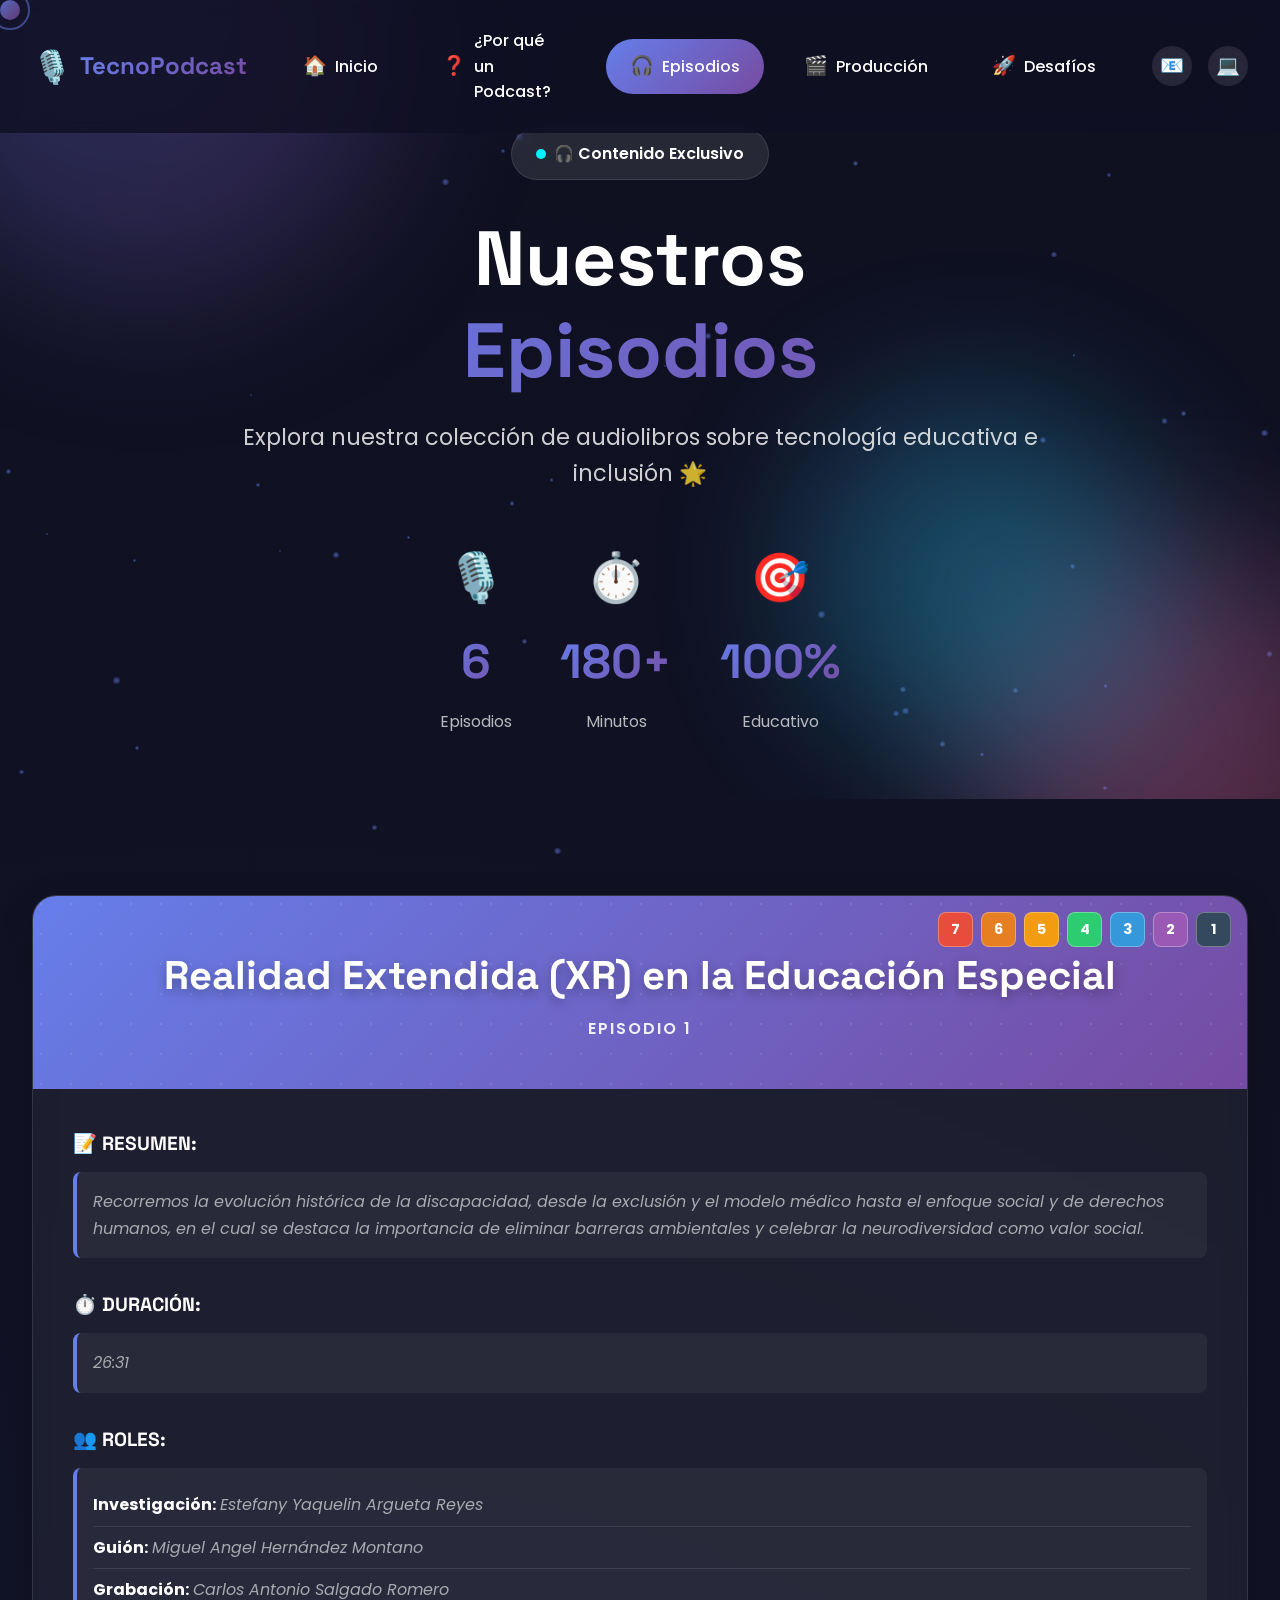
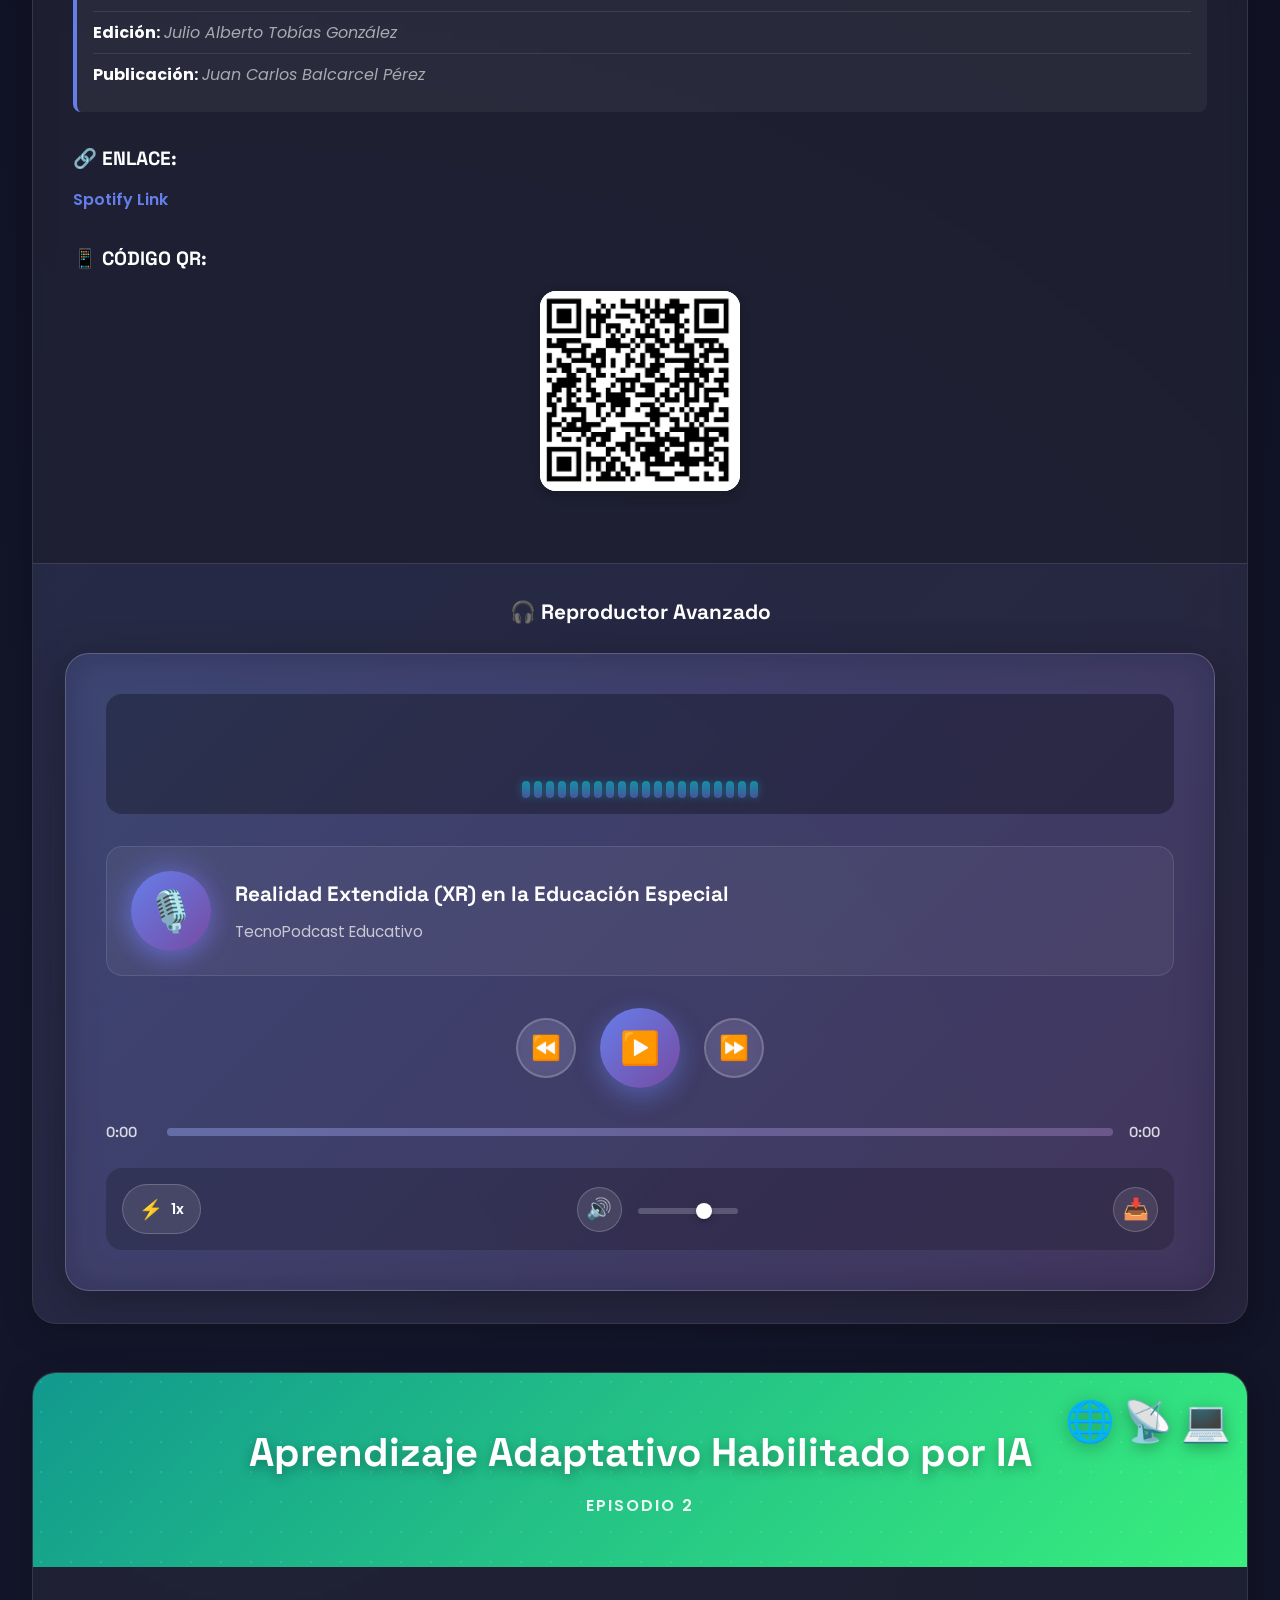
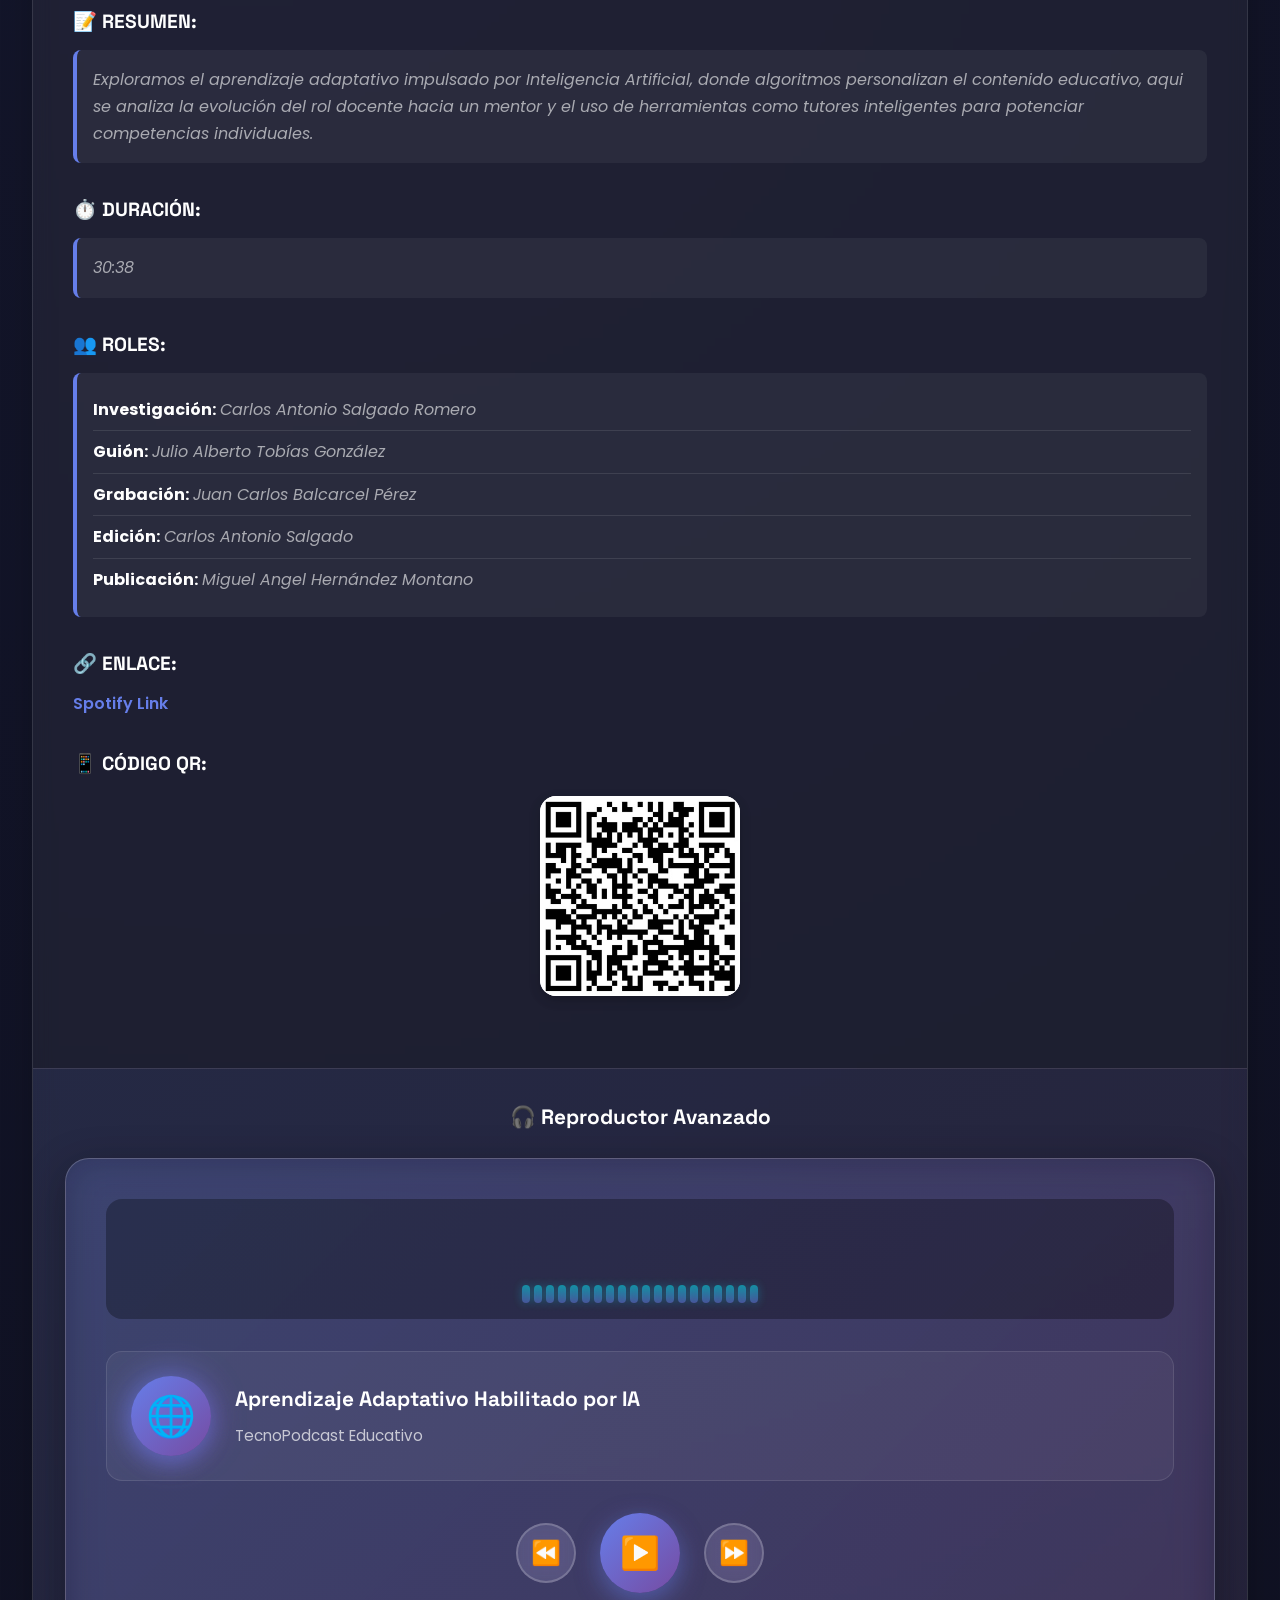
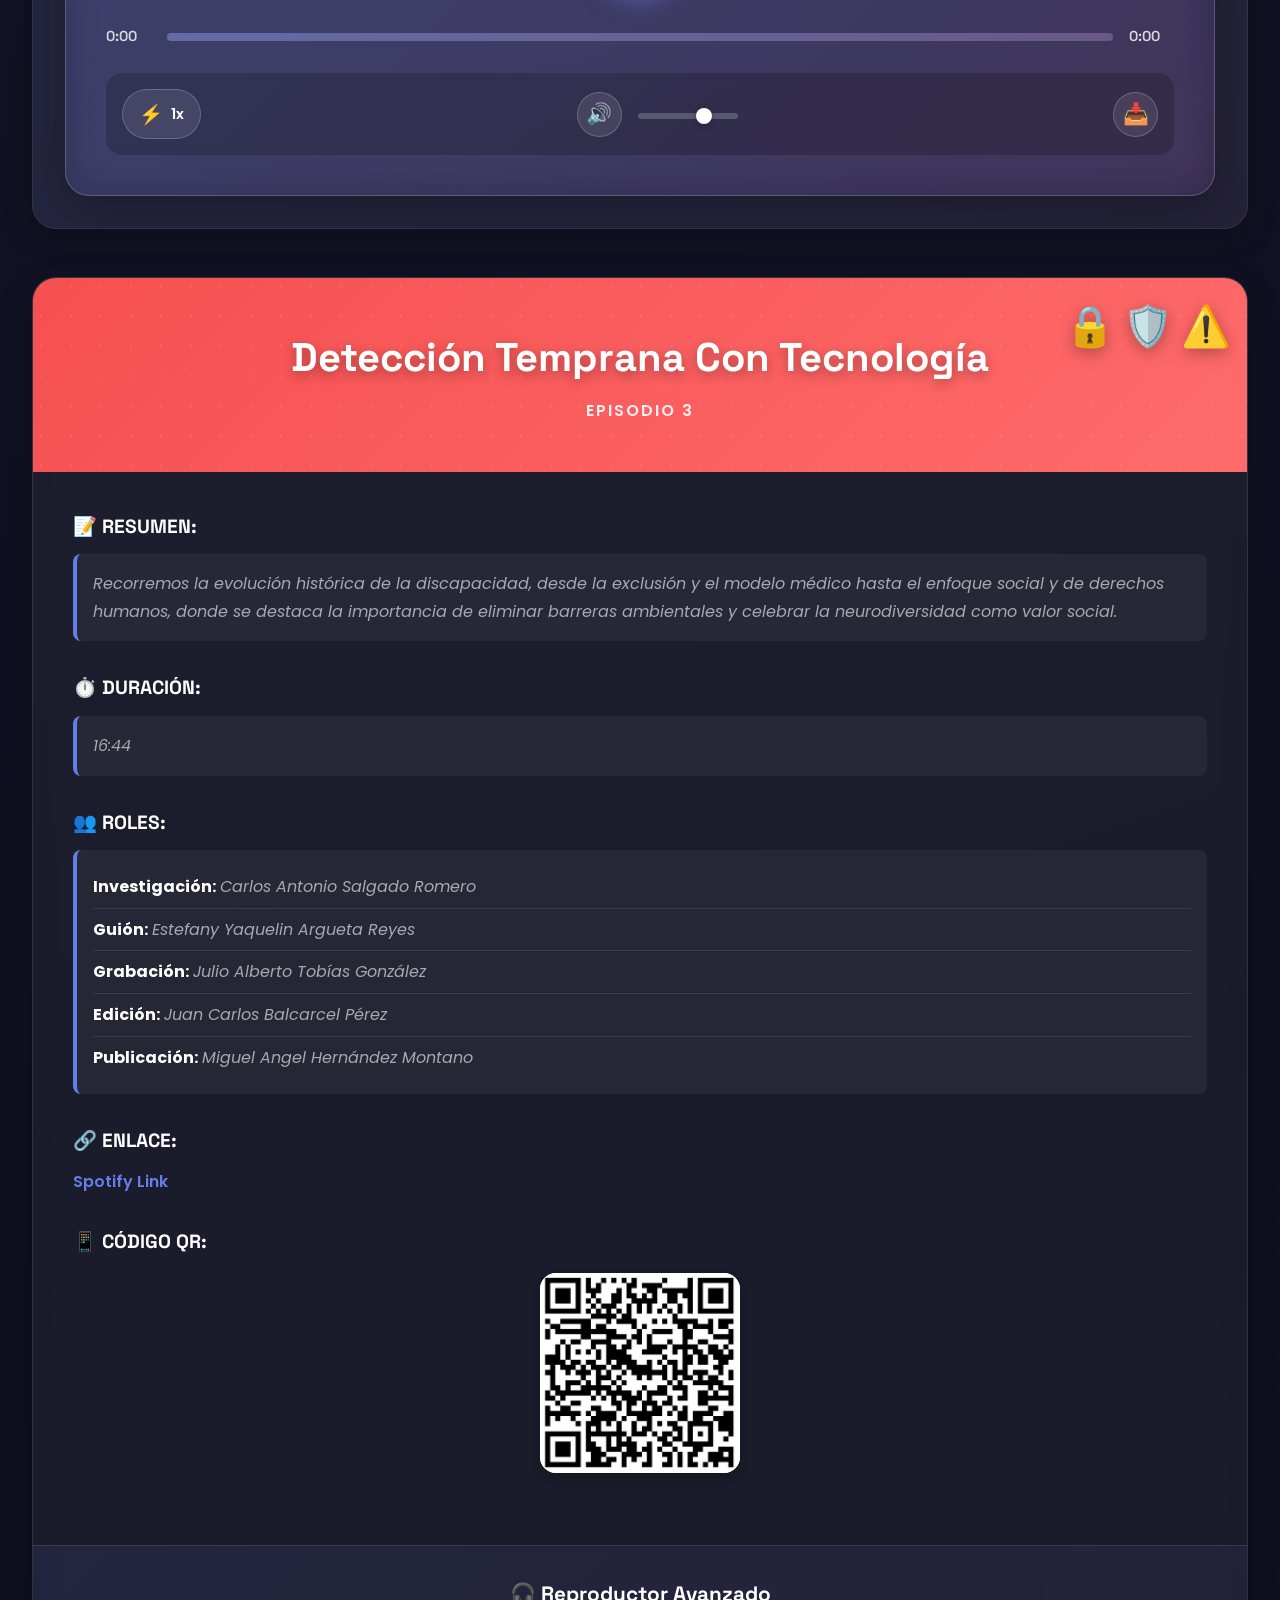
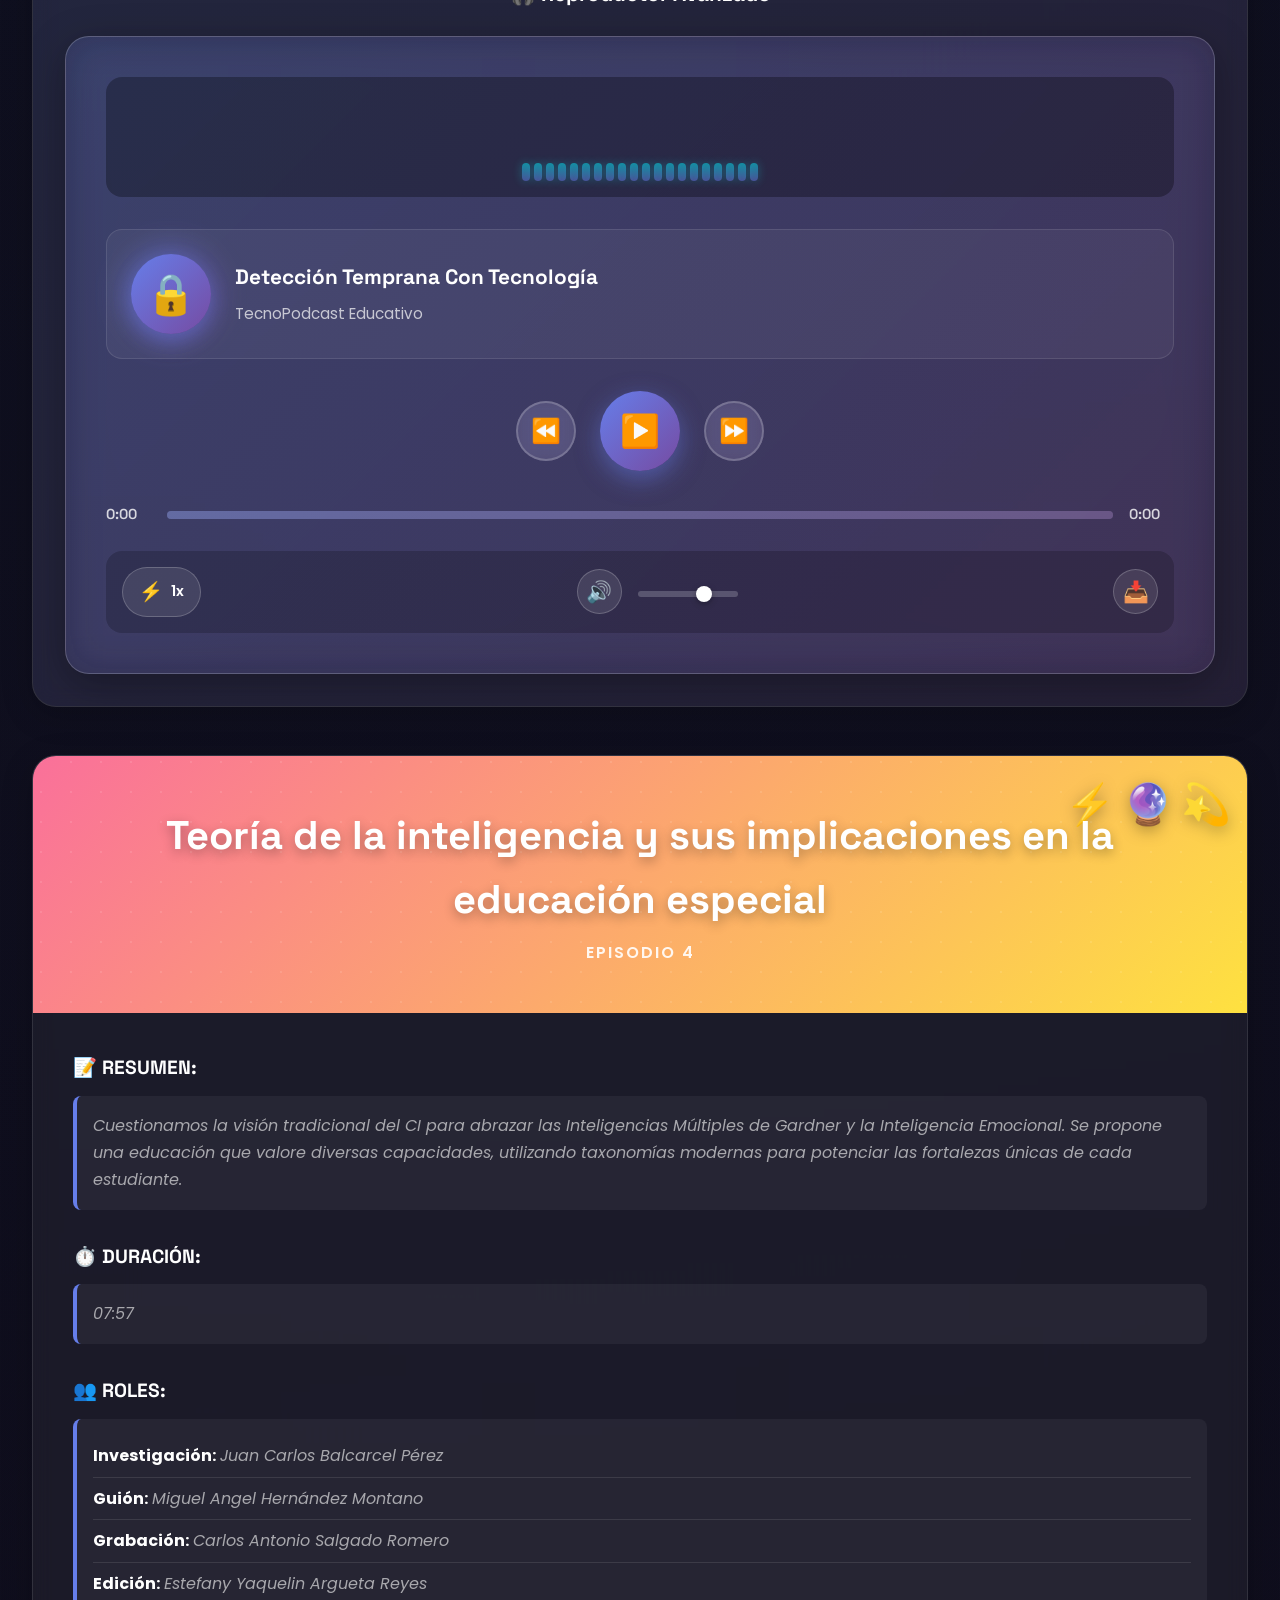
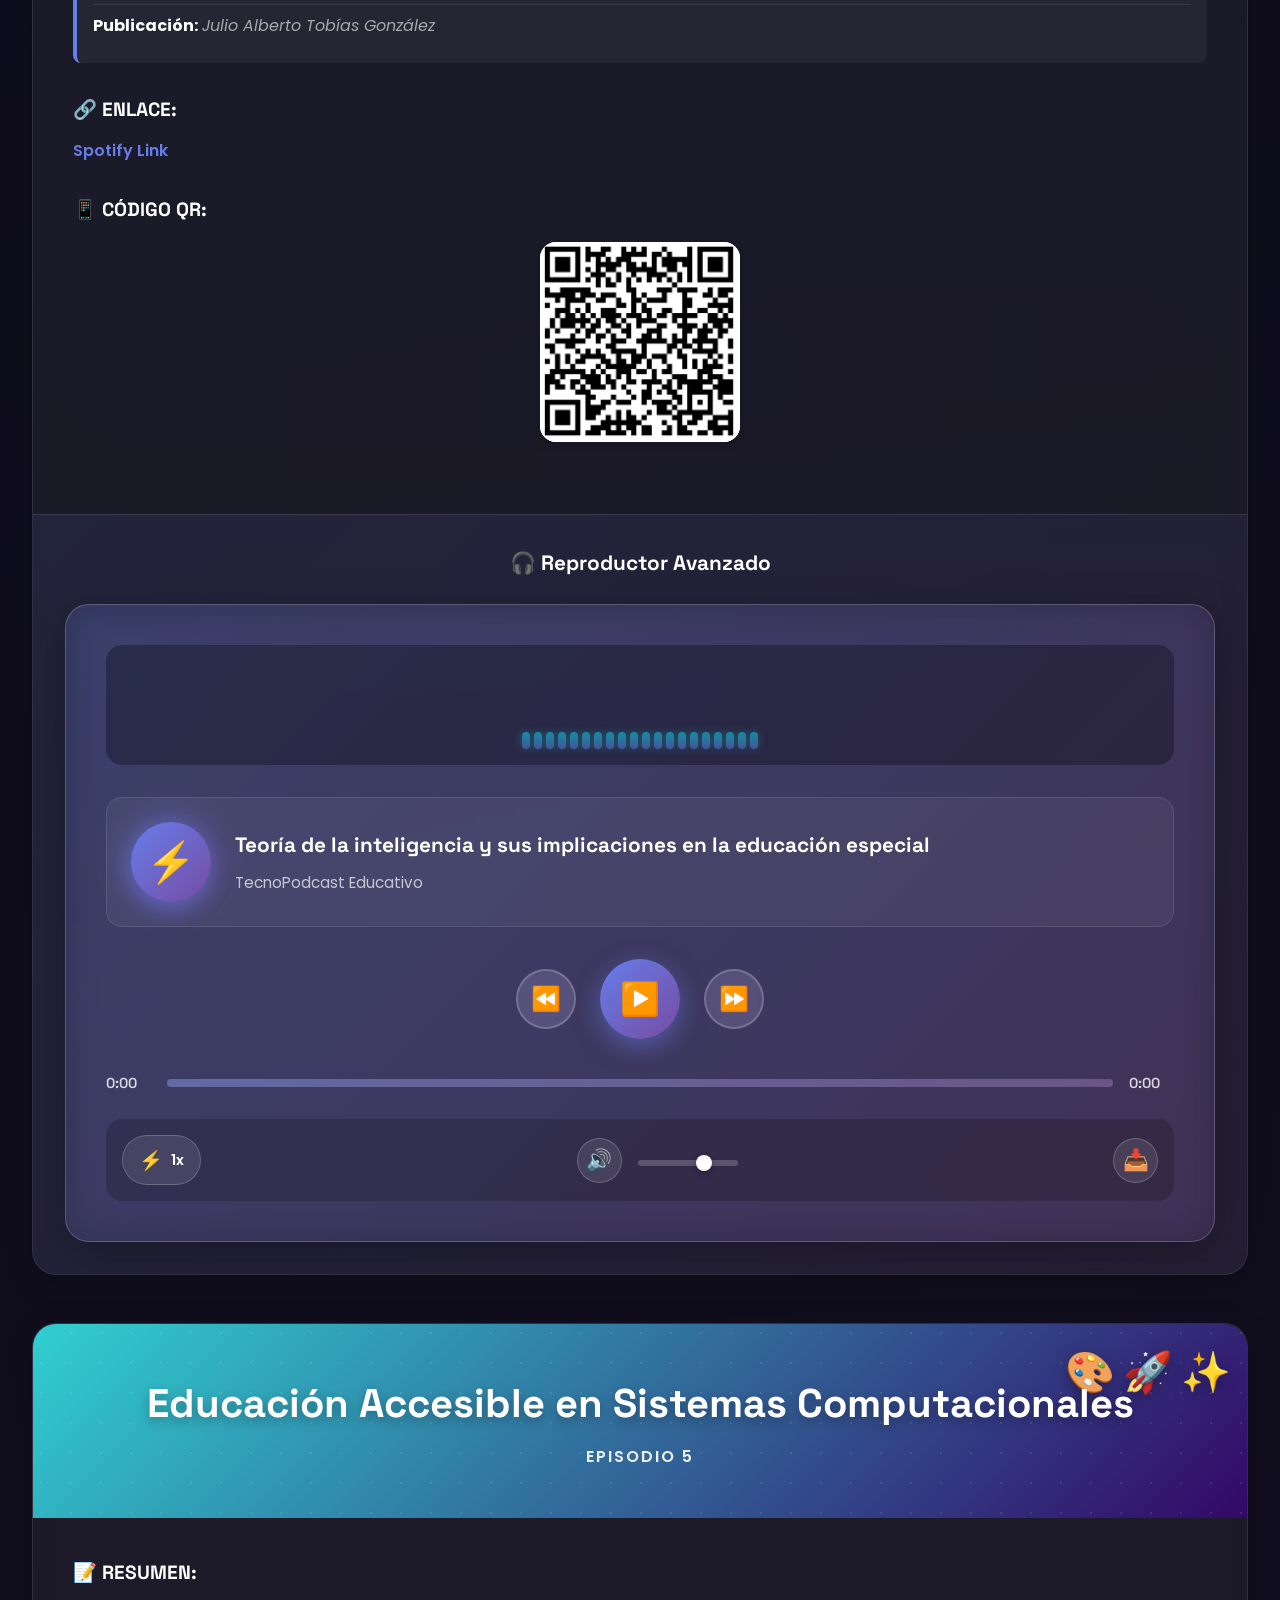
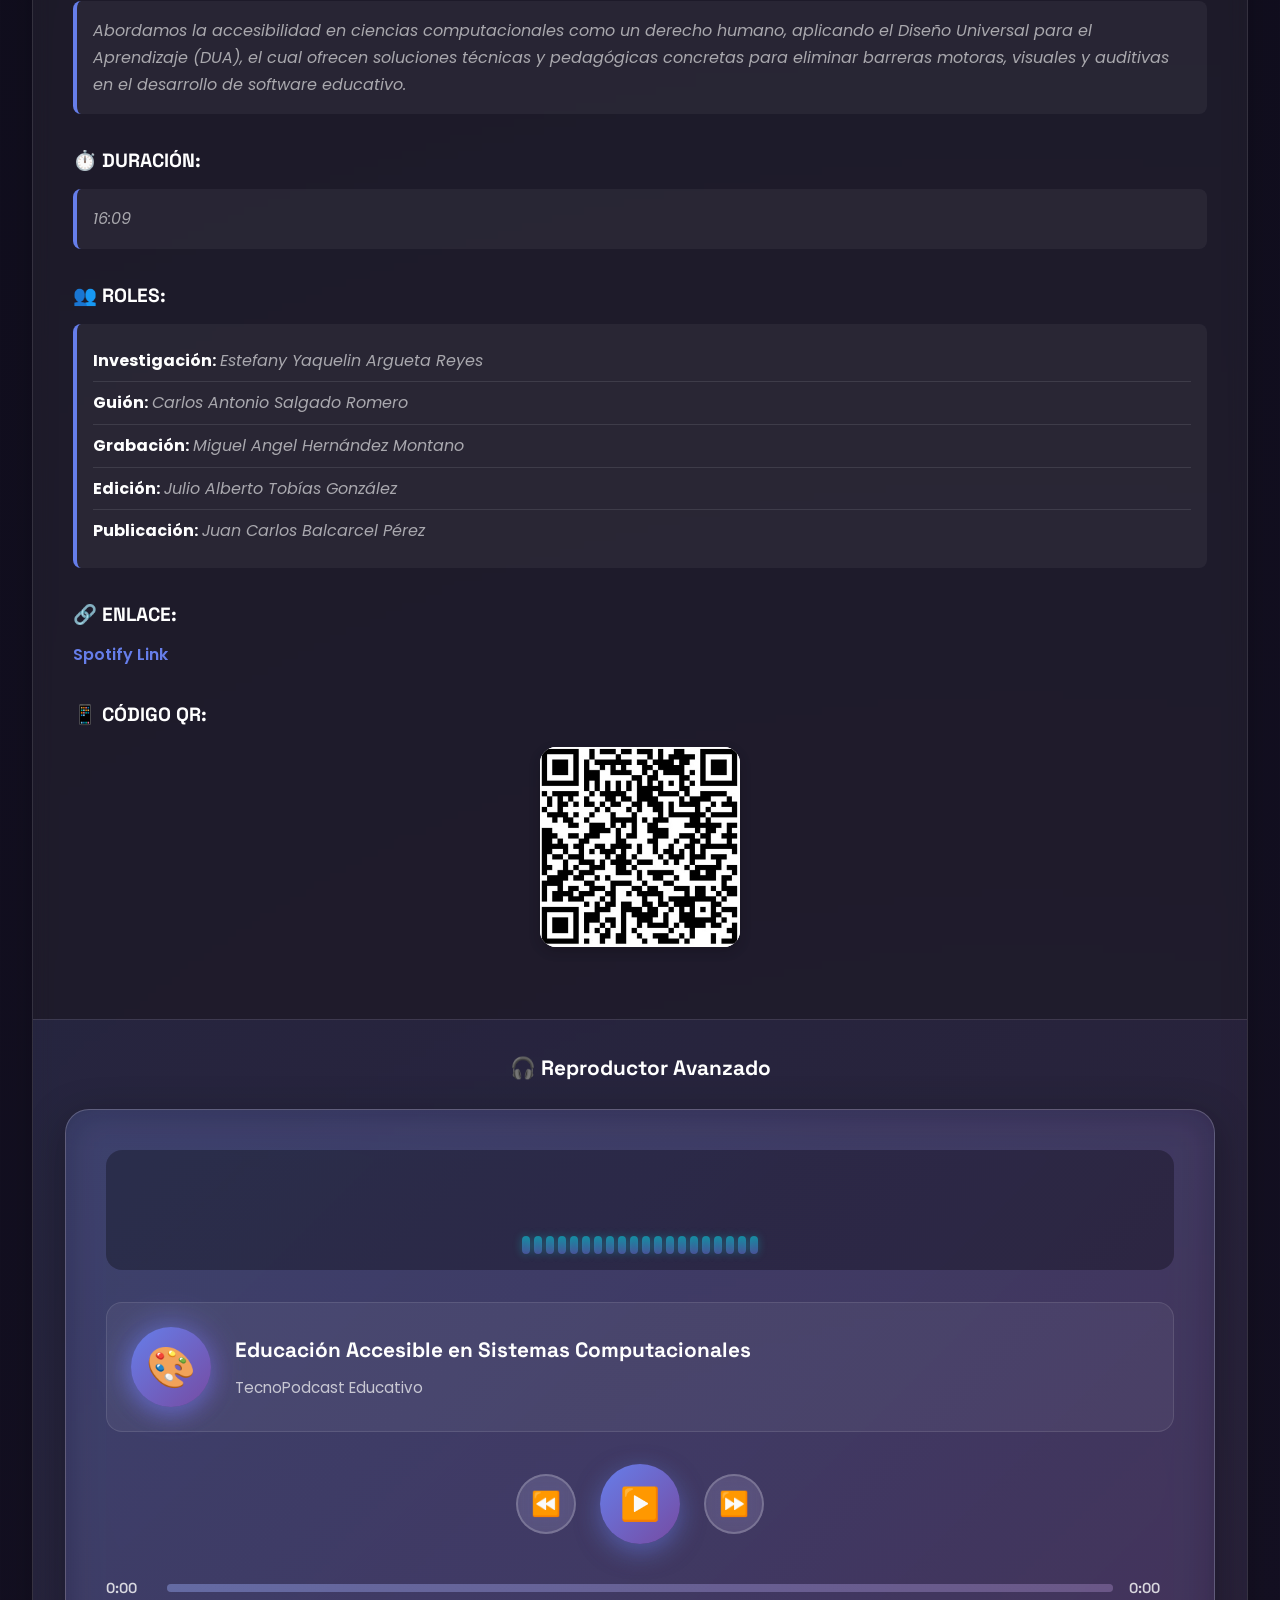
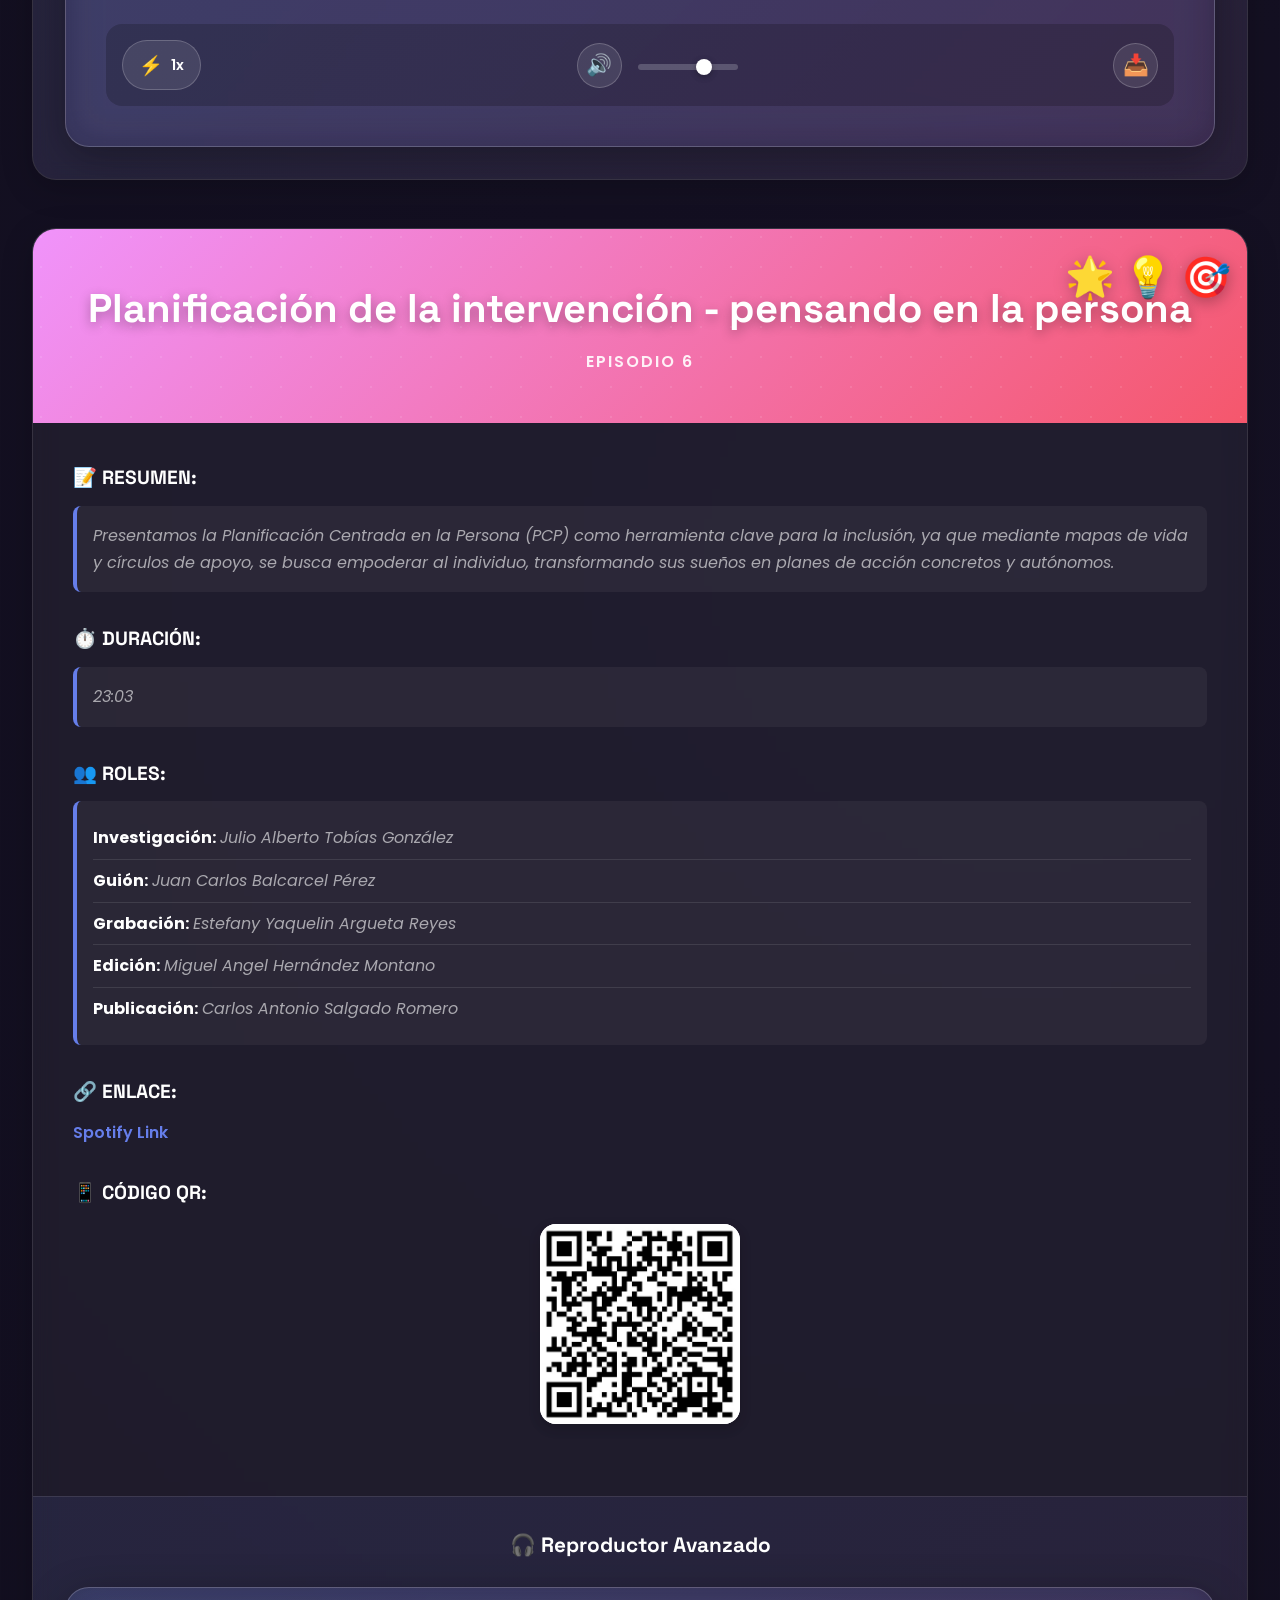
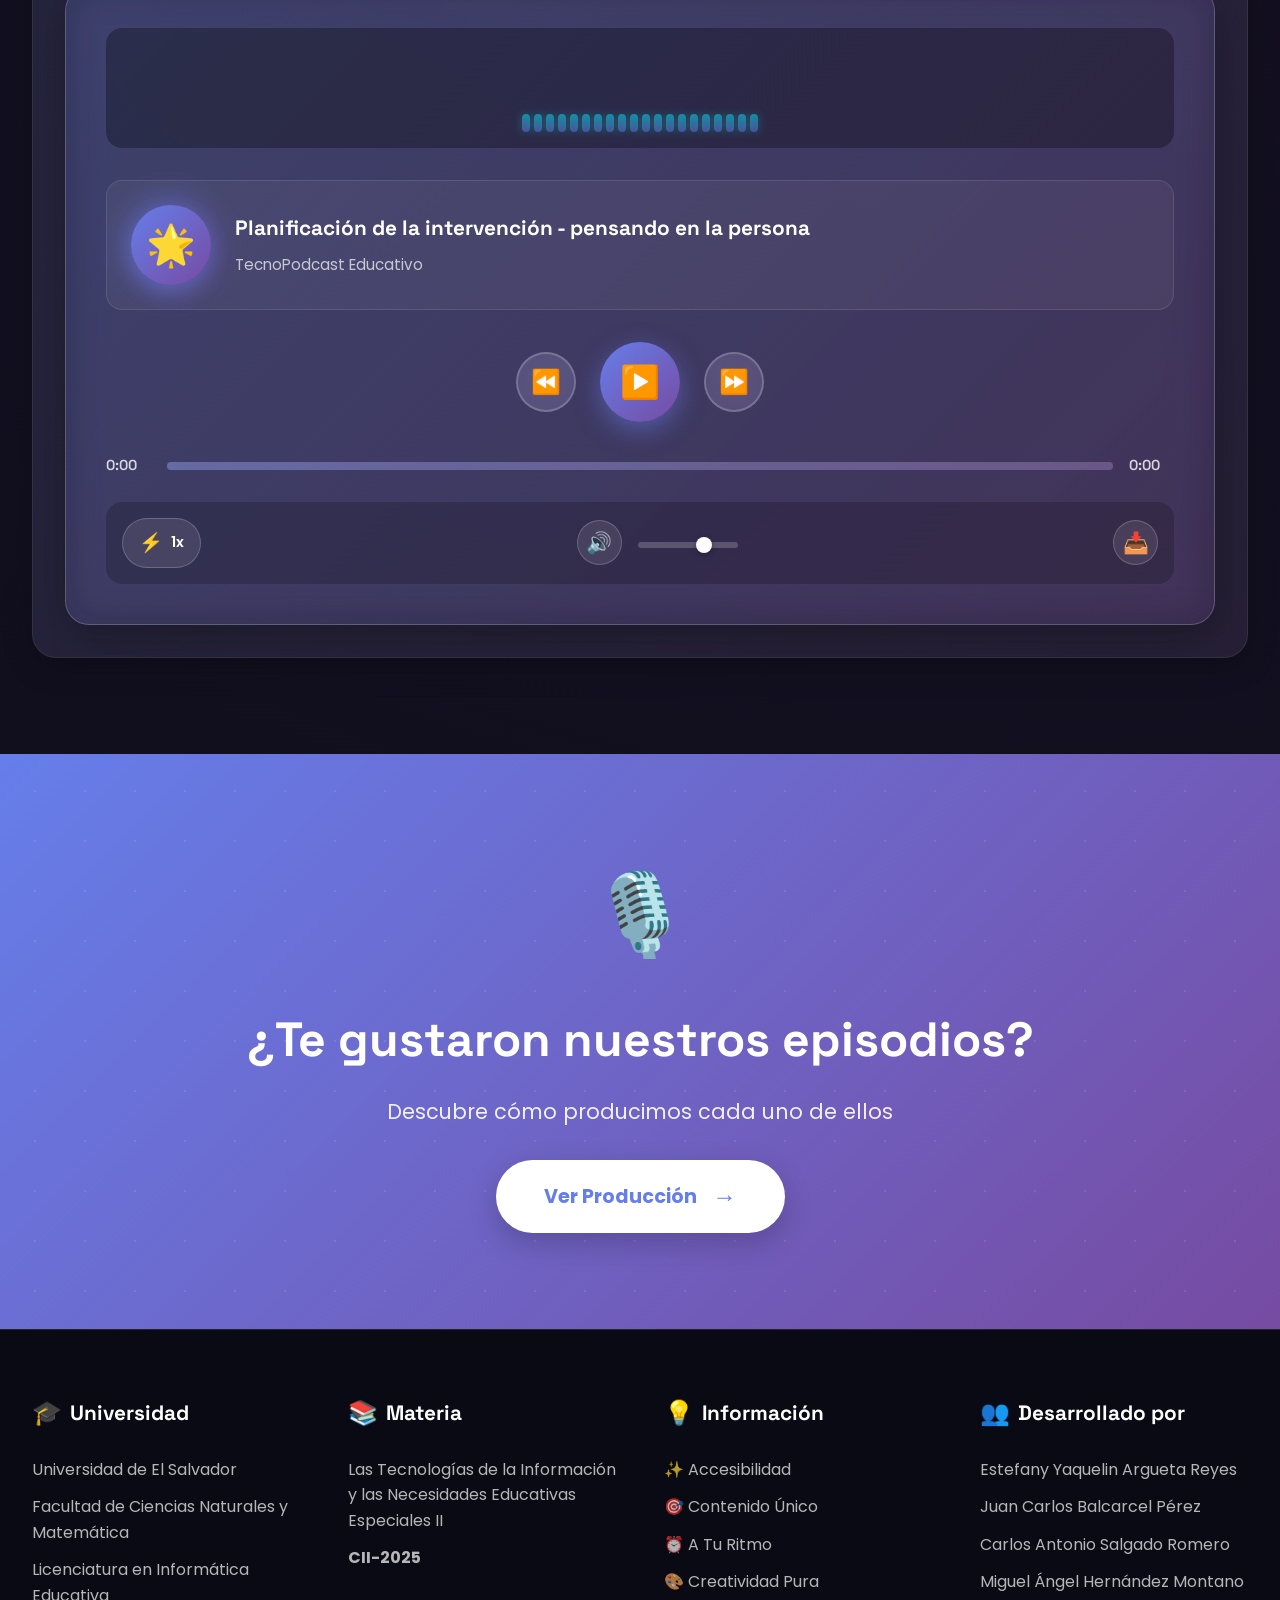
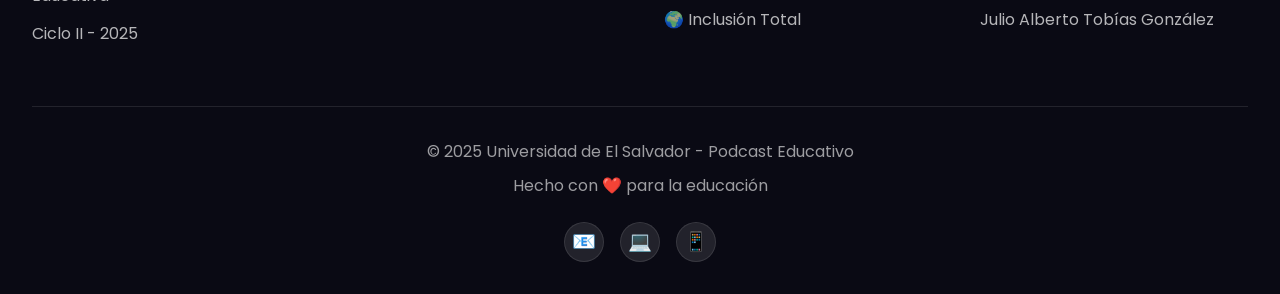
==== episodios.html @ fee6da3b "Add files via upload" ====
<!DOCTYPE html>
<html lang="es">
<head>
    <meta charset="UTF-8">
    <meta name="viewport" content="width=device-width, initial-scale=1.0">
    <title>🎧 Episodios - TecnoPodcast Educativo</title>
    <link rel="stylesheet" href="episodios.css">
    <link rel="preconnect" href="https://fonts.googleapis.com">
    <link rel="preconnect" href="https://fonts.gstatic.com" crossorigin>
    <link href="https://fonts.googleapis.com/css2?family=Poppins:wght@300;400;600;700;800&family=Space+Grotesk:wght@400;600;700&display=swap" rel="stylesheet">
</head>
<body>
    
    <!-- Partículas de fondo animadas -->
    <section class="particles-container" id="particles"></section>
    
    <!-- Cursor personalizado -->
    <div class="custom-cursor"></div>
    <div class="cursor-follower"></div>

    <!-- Navegación -->
    <nav class="navbar" id="navbar">
        <div class="nav-container">
            <div class="nav-logo">
                <span class="logo-icon">🎙️</span>
                <span class="logo-text">TecnoPodcast</span>
                <div class="logo-underline"></div>
            </div>
            
            <button class="nav-toggle" id="navToggle">
                <span></span>
                <span></span>
                <span></span>
            </button>
            
            <ul class="nav-menu" id="navMenu">
                <li class="nav-item">
                    <a href="index.html" class="nav-link">
                        <span class="nav-icon">🏠</span>
                        <span class="nav-text">Inicio</span>
                    </a>
                </li>
                <li class="nav-item">
                    <a href="porque-podcast.html" class="nav-link">
                        <span class="nav-icon">❓</span>
                        <span class="nav-text">¿Por qué un Podcast?</span>
                    </a>
                </li>
                <li class="nav-item active">
                    <a href="episodios.html" class="nav-link">
                        <span class="nav-icon">🎧</span>
                        <span class="nav-text">Episodios</span>
                    </a>
                </li>
                <li class="nav-item">
                    <a href="produccion.html" class="nav-link">
                        <span class="nav-icon">🎬</span>
                        <span class="nav-text">Producción</span>
                    </a>
                </li>
                <li class="nav-item">
                    <a href="desafios.html" class="nav-link">
                        <span class="nav-icon">🚀</span>
                        <span class="nav-text">Desafíos</span>
                    </a>
                </li>
            </ul>
            
            <div class="nav-social">
                <a href="#" class="social-link" title="Email">📧</a>
                <a href="#" class="social-link" title="GitHub">💻</a>
            </div>
        </div>
    </nav>

    <!-- Hero Section -->
    <section class="hero-section">
        <div class="hero-bg-shapes">
            <div class="shape shape-1"></div>
            <div class="shape shape-2"></div>
            <div class="shape shape-3"></div>
        </div>
        
        <div class="hero-content">
            <div class="hero-badge">
                <span class="badge-pulse"></span>
                <span class="badge-text">🎧 Contenido Exclusivo</span>
            </div>
            
            <h1 class="hero-title">
                <span class="title-line">Nuestros</span>
                <span class="title-line gradient-text">Episodios</span>
            </h1>
            
            <p class="hero-subtitle">
                Explora nuestra colección de audiolibros sobre tecnología educativa e inclusión
                <span class="emoji-float">🌟</span>
            </p>

            <div class="hero-stats">
                <div class="stat-item">
                    <div class="stat-icon">🎙️</div>
                    <div class="stat-number">6</div>
                    <div class="stat-label">Episodios</div>
                </div>
                <div class="stat-item">
                    <div class="stat-icon">⏱️</div>
                    <div class="stat-number">180+</div>
                    <div class="stat-label">Minutos</div>
                </div>
                <div class="stat-item">
                    <div class="stat-icon">🎯</div>
                    <div class="stat-number">100%</div>
                    <div class="stat-label">Educativo</div>
                </div>
            </div>
        </div>
    </section>

    <!-- Episodios Grid Section -->
    <section class="episodios-section">
        <div class="container">
            
            <!-- ========== EPISODIO 1 ========== -->
            <article class="episodio-card" data-episodio="1">
                <div class="card-header" style="background: linear-gradient(135deg, #667eea 0%, #764ba2 100%);">
                    <div class="header-decoration">
                        <div class="layer-badges">
                            <span class="layer-badge">7</span>
                            <span class="layer-badge">6</span>
                            <span class="layer-badge">5</span>
                            <span class="layer-badge">4</span>
                            <span class="layer-badge">3</span>
                            <span class="layer-badge">2</span>
                            <span class="layer-badge">1</span>
                        </div>
                    </div>
                    <h2 class="episodio-titulo">Realidad Extendida (XR) en la Educación Especial</h2>
                    <div class="episodio-numero">EPISODIO 1</div>
                </div>

                <div class="card-body">
                    <div class="info-section">
                        <h3 class="info-title">📝 RESUMEN:</h3>
                        <p class="info-content editable-field">Recorremos la evolución histórica de la discapacidad, desde la exclusión y el modelo médico hasta el enfoque social y de derechos humanos, en el cual se destaca la importancia de eliminar barreras ambientales y celebrar la neurodiversidad como valor social.</p>
                    </div>

                    <div class="info-section">
                        <h3 class="info-title">⏱️ DURACIÓN:</h3>
                        <p class="info-content editable-field">26:31</p>
                    </div>

                    <div class="info-section">
                        <h3 class="info-title">👥 ROLES:</h3>
                        <ul class="roles-list">
                            <li><strong>Investigación:</strong> <span class="editable-field">Estefany Yaquelin Argueta Reyes</span></li>
                            <li><strong>Guión:</strong> <span class="editable-field">Miguel Angel Hernández Montano</span></li>
                            <li><strong>Grabación:</strong> <span class="editable-field">Carlos Antonio Salgado Romero</span></li>
                            <li><strong>Edición:</strong> <span class="editable-field">Julio Alberto Tobías González</span></li>
                            <li><strong>Publicación:</strong> <span class="editable-field">Juan Carlos Balcarcel Pérez</span></li>
                        </ul>
                    </div>

                    <div class="info-section">
                        <h3 class="info-title">🔗 ENLACE:</h3>
                        <a href="https://open.spotify.com/episode/2WnXdoXRpddbvfaJjnwL9o?si=uRym9RG2QdeUuRgkKLd1Aw" class="episodio-link" target="_blank">Spotify Link</a>
                    </div>

                    <div class="info-section">
                        <h3 class="info-title">📱 CÓDIGO QR:</h3>
                        <div class="qr-section">
                            <div class="qr-placeholder">
                                <!-- 🎯 AQUÍ COLOCAS TU IMAGEN QR 🎯 -->
                                <img src="qr1.jpg" alt="QR Code Episodio 1">
                            </div>
                        </div>
                    </div>

                </div>

                <!-- Reproductor Avanzado -->
                <section class="player-section">
                    <h3 class="player-title">🎧 Reproductor Avanzado</h3>
                    
                    <div class="advanced-player paused">
                        <!-- Visualizador de ondas -->
                        <div class="audio-visualizer">
                            <div class="visualizer-bars">
                                <div class="bar"></div>
                                <div class="bar"></div>
                                <div class="bar"></div>
                                <div class="bar"></div>
                                <div class="bar"></div>
                                <div class="bar"></div>
                                <div class="bar"></div>
                                <div class="bar"></div>
                                <div class="bar"></div>
                                <div class="bar"></div>
                                <div class="bar"></div>
                                <div class="bar"></div>
                                <div class="bar"></div>
                                <div class="bar"></div>
                                <div class="bar"></div>
                                <div class="bar"></div>
                                <div class="bar"></div>
                                <div class="bar"></div>
                                <div class="bar"></div>
                                <div class="bar"></div>
                            </div>
                        </div>
                        
                        <!-- Info del episodio en reproductor -->
                        <div class="player-info">
                            <div class="player-artwork">
                                <div class="artwork-circle">
                                    <span class="artwork-icon">🎙️</span>
                                </div>
                                <div class="artwork-glow"></div>
                            </div>
                            <div class="player-details">
                                <h4 class="player-episode-title">Realidad Extendida (XR) en la Educación Especial</h4>
                                <p class="player-episode-subtitle">TecnoPodcast Educativo</p>
                            </div>
                        </div>
                        
                        <!-- Controles principales -->
                        <div class="player-controls">
                            <button class="control-btn skip-backward" title="Retroceder 10s">
                                <span>⏪</span>
                            </button>
                            <button class="control-btn play-pause-btn" title="Reproducir/Pausar">
                                <span class="play-icon">▶️</span>
                            </button>
                            <button class="control-btn skip-forward" title="Adelantar 10s">
                                <span>⏩</span>
                            </button>
                        </div>
                        
                        <!-- Barra de progreso -->
                        <div class="progress-container">
                            <div class="time-display current-time">0:00</div>
                            <div class="progress-bar-wrapper">
                                <div class="progress-bar">
                                    <div class="progress-fill"></div>
                                    <div class="progress-handle"></div>
                                </div>
                            </div>
                            <div class="time-display total-time">0:00</div>
                        </div>
                        
                        <!-- Controles adicionales -->
                        <div class="additional-controls">
                            <!-- Control de velocidad -->
                            <div class="speed-control">
                                <button class="speed-btn">
                                    <span class="speed-icon">⚡</span>
                                    <span class="speed-value">1x</span>
                                </button>
                                <div class="speed-options">
                                    <button class="speed-option" data-speed="0.5">0.5x</button>
                                    <button class="speed-option" data-speed="0.75">0.75x</button>
                                    <button class="speed-option active" data-speed="1">1x</button>
                                    <button class="speed-option" data-speed="1.25">1.25x</button>
                                    <button class="speed-option" data-speed="1.5">1.5x</button>
                                    <button class="speed-option" data-speed="2">2x</button>
                                </div>
                            </div>
                            
                            <!-- Control de volumen -->
                            <div class="volume-control">
                                <button class="volume-btn">
                                    <span class="volume-icon">🔊</span>
                                </button>
                                <div class="volume-slider-container">
                                    <input type="range" class="volume-slider" min="0" max="100" value="70">
                                </div>
                            </div>
                            
                            <!-- Botón de descarga -->
                            <button class="download-btn" title="Descargar episodio">
                                <span>📥</span>
                            </button>
                        </div>
                        
                        <!-- 🎯 AQUÍ COLOCAS LA RUTA DE TU ARCHIVO DE AUDIO 🎯 -->
                        <audio class="audio-element">
                            <source src="unidad_1_audio.mp3" type="audio/mpeg">
                            Tu navegador no soporta el elemento de audio.
                        </audio>
                    </div>
                </section>
            </article>

            <!-- ========== EPISODIO 2 ========== -->
            <article class="episodio-card" data-episodio="2">
                <div class="card-header" style="background: linear-gradient(135deg, #11998e 0%, #38ef7d 100%);">
                    <div class="header-decoration">
                        <div class="network-icons">
                            <span class="network-icon">🌐</span>
                            <span class="network-icon">📡</span>
                            <span class="network-icon">💻</span>
                        </div>
                    </div>
                    <h2 class="episodio-titulo">Aprendizaje Adaptativo Habilitado por IA </h2>
                    <div class="episodio-numero">EPISODIO 2</div>
                </div>

                <div class="card-body">
                    <div class="info-section">
                        <h3 class="info-title">📝 RESUMEN:</h3>
                        <p class="info-content editable-field">Exploramos el aprendizaje adaptativo impulsado por Inteligencia Artificial, donde algoritmos personalizan el contenido educativo, aqui se analiza la evolución del rol docente hacia un mentor y el uso de herramientas como tutores inteligentes para potenciar competencias individuales.</p>
                    </div>

                    <div class="info-section">
                        <h3 class="info-title">⏱️ DURACIÓN:</h3>
                        <p class="info-content editable-field">30:38</p>
                    </div>

                    <div class="info-section">
                        <h3 class="info-title">👥 ROLES:</h3>
                        <ul class="roles-list">
                            <li><strong>Investigación:</strong> <span class="editable-field">Carlos Antonio Salgado Romero</span></li>
                            <li><strong>Guión:</strong> <span class="editable-field">Julio Alberto Tobías González</span></li>
                            <li><strong>Grabación:</strong> <span class="editable-field">Juan Carlos Balcarcel Pérez</span></li>
                            <li><strong>Edición:</strong> <span class="editable-field">Carlos Antonio Salgado</span></li>
                            <li><strong>Publicación:</strong> <span class="editable-field">Miguel Angel Hernández Montano</span></li>
                        </ul>
                    </div>

                    <div class="info-section">
                        <h3 class="info-title">🔗 ENLACE:</h3>
                        <a href="https://open.spotify.com/episode/52DYp3v0ShFAi5JZOGmdTt?si=p3TGM4A1TyiQpn91QJvKMw" class="episodio-link" target="_blank">Spotify Link</a>
                    </div>

                    <div class="info-section">
                        <h3 class="info-title">📱 CÓDIGO QR:</h3>
                        <div class="qr-section">
                            <div class="qr-placeholder">
                                <!-- 🎯 AQUÍ COLOCAS TU IMAGEN QR 🎯 -->
                                <img src="qr2.jpg" alt="QR Code Episodio 2">
                            </div>
                        </div>
                    </div>

                </div>

                <!-- Reproductor Avanzado -->
                <section class="player-section">
                    <h3 class="player-title">🎧 Reproductor Avanzado</h3>
                    
                    <div class="advanced-player paused">
                        <div class="audio-visualizer">
                            <div class="visualizer-bars">
                                <div class="bar"></div>
                                <div class="bar"></div>
                                <div class="bar"></div>
                                <div class="bar"></div>
                                <div class="bar"></div>
                                <div class="bar"></div>
                                <div class="bar"></div>
                                <div class="bar"></div>
                                <div class="bar"></div>
                                <div class="bar"></div>
                                <div class="bar"></div>
                                <div class="bar"></div>
                                <div class="bar"></div>
                                <div class="bar"></div>
                                <div class="bar"></div>
                                <div class="bar"></div>
                                <div class="bar"></div>
                                <div class="bar"></div>
                                <div class="bar"></div>
                                <div class="bar"></div>
                            </div>
                        </div>
                        
                        <div class="player-info">
                            <div class="player-artwork">
                                <div class="artwork-circle">
                                    <span class="artwork-icon">🌐</span>
                                </div>
                                <div class="artwork-glow"></div>
                            </div>
                            <div class="player-details">
                                <h4 class="player-episode-title">Aprendizaje Adaptativo Habilitado por IA</h4>
                                <p class="player-episode-subtitle">TecnoPodcast Educativo</p>
                            </div>
                        </div>
                        
                        <div class="player-controls">
                            <button class="control-btn skip-backward" title="Retroceder 10s">
                                <span>⏪</span>
                            </button>
                            <button class="control-btn play-pause-btn" title="Reproducir/Pausar">
                                <span class="play-icon">▶️</span>
                            </button>
                            <button class="control-btn skip-forward" title="Adelantar 10s">
                                <span>⏩</span>
                            </button>
                        </div>
                        
                        <div class="progress-container">
                            <div class="time-display current-time">0:00</div>
                            <div class="progress-bar-wrapper">
                                <div class="progress-bar">
                                    <div class="progress-fill"></div>
                                    <div class="progress-handle"></div>
                                </div>
                            </div>
                            <div class="time-display total-time">0:00</div>
                        </div>
                        
                        <div class="additional-controls">
                            <div class="speed-control">
                                <button class="speed-btn">
                                    <span class="speed-icon">⚡</span>
                                    <span class="speed-value">1x</span>
                                </button>
                                <div class="speed-options">
                                    <button class="speed-option" data-speed="0.5">0.5x</button>
                                    <button class="speed-option" data-speed="0.75">0.75x</button>
                                    <button class="speed-option active" data-speed="1">1x</button>
                                    <button class="speed-option" data-speed="1.25">1.25x</button>
                                    <button class="speed-option" data-speed="1.5">1.5x</button>
                                    <button class="speed-option" data-speed="2">2x</button>
                                </div>
                            </div>
                            
                            <div class="volume-control">
                                <button class="volume-btn">
                                    <span class="volume-icon">🔊</span>
                                </button>
                                <div class="volume-slider-container">
                                    <input type="range" class="volume-slider" min="0" max="100" value="70">
                                </div>
                            </div>
                            
                            <button class="download-btn" title="Descargar episodio">
                                <span>📥</span>
                            </button>
                        </div>
                        
                        <!-- 🎯 AQUÍ COLOCAS LA RUTA DE TU ARCHIVO DE AUDIO 🎯 -->
                        <audio class="audio-element">
                            <source src="unidad_2_audio.mp3" type="audio/mpeg">
                            Tu navegador no soporta el elemento de audio.
                        </audio>
                    </div>
                </section>
            </article>

            <!-- ========== EPISODIO 3========== -->
            <article class="episodio-card" data-episodio="3">
                <div class="card-header" style="background: linear-gradient(135deg, #f55050 0%, #ff6b6b 100%);">
                    <div class="header-decoration">
                        <div class="security-icons">
                            <span class="security-icon">🔒</span>
                            <span class="security-icon">🛡️</span>
                            <span class="security-icon">⚠️</span>
                        </div>
                    </div>
                    <h2 class="episodio-titulo">Detección Temprana Con Tecnología</h2>
                    <div class="episodio-numero">EPISODIO 3</div>
                </div>

                <div class="card-body">
                    <div class="info-section">
                        <h3 class="info-title">📝 RESUMEN:</h3>
                        <p class="info-content editable-field">Recorremos la evolución histórica de la discapacidad, desde la exclusión y el modelo médico hasta el enfoque social y de derechos humanos, donde se destaca la importancia de eliminar barreras ambientales y celebrar la neurodiversidad como valor social.</p>
                    </div>

                    <div class="info-section">
                        <h3 class="info-title">⏱️ DURACIÓN:</h3>
                        <p class="info-content editable-field">16:44</p>
                    </div>

                    <div class="info-section">
                        <h3 class="info-title">👥 ROLES:</h3>
                        <ul class="roles-list">
                            <li><strong>Investigación:</strong> <span class="editable-field">Carlos Antonio Salgado Romero</span></li>
                            <li><strong>Guión:</strong> <span class="editable-field">Estefany Yaquelin Argueta Reyes</span></li>
                            <li><strong>Grabación:</strong> <span class="editable-field">Julio Alberto Tobías González</span></li>
                            <li><strong>Edición:</strong> <span class="editable-field">Juan Carlos Balcarcel Pérez</span></li>
                            <li><strong>Publicación:</strong> <span class="editable-field">Miguel Angel Hernández Montano</span></li>
                        </ul>
                    </div>

                    <div class="info-section">
                        <h3 class="info-title">🔗 ENLACE:</h3>
                        <a href="https://open.spotify.com/episode/7j0RYuKSkDY1uGrjf0TunO?si=Amz2LGNSTYuUd3JmnsuBQw" class="episodio-link" target="_blank">Spotify Link</a>
                    </div>

                    <div class="info-section">
                        <h3 class="info-title">📱 CÓDIGO QR:</h3>
                        <div class="qr-section">
                            <div class="qr-placeholder">
                                <!-- 🎯 AQUÍ COLOCAS TU IMAGEN QR 🎯 -->
                                <img src="qr3.jpg" alt="QR Code Episodio 3">
                            </div>
                        </div>
                    </div>

                </div>

                <!-- Reproductor Avanzado -->
                <section class="player-section">
                    <h3 class="player-title">🎧 Reproductor Avanzado</h3>
                    
                    <div class="advanced-player paused">
                        <div class="audio-visualizer">
                            <div class="visualizer-bars">
                                <div class="bar"></div>
                                <div class="bar"></div>
                                <div class="bar"></div>
                                <div class="bar"></div>
                                <div class="bar"></div>
                                <div class="bar"></div>
                                <div class="bar"></div>
                                <div class="bar"></div>
                                <div class="bar"></div>
                                <div class="bar"></div>
                                <div class="bar"></div>
                                <div class="bar"></div>
                                <div class="bar"></div>
                                <div class="bar"></div>
                                <div class="bar"></div>
                                <div class="bar"></div>
                                <div class="bar"></div>
                                <div class="bar"></div>
                                <div class="bar"></div>
                                <div class="bar"></div>
                            </div>
                        </div>
                        
                        <div class="player-info">
                            <div class="player-artwork">
                                <div class="artwork-circle">
                                    <span class="artwork-icon">🔒</span>
                                </div>
                                <div class="artwork-glow"></div>
                            </div>
                            <div class="player-details">
                                <h4 class="player-episode-title">Detección Temprana Con Tecnología</h4>
                                <p class="player-episode-subtitle">TecnoPodcast Educativo</p>
                            </div>
                        </div>
                        
                        <div class="player-controls">
                            <button class="control-btn skip-backward" title="Retroceder 10s">
                                <span>⏪</span>
                            </button>
                            <button class="control-btn play-pause-btn" title="Reproducir/Pausar">
                                <span class="play-icon">▶️</span>
                            </button>
                            <button class="control-btn skip-forward" title="Adelantar 10s">
                                <span>⏩</span>
                            </button>
                        </div>
                        
                        <div class="progress-container">
                            <div class="time-display current-time">0:00</div>
                            <div class="progress-bar-wrapper">
                                <div class="progress-bar">
                                    <div class="progress-fill"></div>
                                    <div class="progress-handle"></div>
                                </div>
                            </div>
                            <div class="time-display total-time">0:00</div>
                        </div>
                        
                        <div class="additional-controls">
                            <div class="speed-control">
                                <button class="speed-btn">
                                    <span class="speed-icon">⚡</span>
                                    <span class="speed-value">1x</span>
                                </button>
                                <div class="speed-options">
                                    <button class="speed-option" data-speed="0.5">0.5x</button>
                                    <button class="speed-option" data-speed="0.75">0.75x</button>
                                    <button class="speed-option active" data-speed="1">1x</button>
                                    <button class="speed-option" data-speed="1.25">1.25x</button>
                                    <button class="speed-option" data-speed="1.5">1.5x</button>
                                    <button class="speed-option" data-speed="2">2x</button>
                                </div>
                            </div>
                            
                            <div class="volume-control">
                                <button class="volume-btn">
                                    <span class="volume-icon">🔊</span>
                                </button>
                                <div class="volume-slider-container">
                                    <input type="range" class="volume-slider" min="0" max="100" value="70">
                                </div>
                            </div>
                            
                            <button class="download-btn" title="Descargar episodio">
                                <span>📥</span>
                            </button>
                        </div>
                        
                        <!-- 🎯 AQUÍ COLOCAS LA RUTA DE TU ARCHIVO DE AUDIO 🎯 -->
                        <audio class="audio-element">
                            <source src="unidad_3_audio.mp3" type="audio/mpeg">
                            Tu navegador no soporta el elemento de audio.
                        </audio>
                    </div>
                </section>
            </article>

            <!-- ========== EPISODIO 4 ========== -->
            <article class="episodio-card" data-episodio="4">
                <div class="card-header" style="background: linear-gradient(135deg, #fa709a 0%, #fee140 100%);">
                    <div class="header-decoration">
                        <div class="tech-icons">
                            <span class="tech-icon">⚡</span>
                            <span class="tech-icon">🔮</span>
                            <span class="tech-icon">💫</span>
                        </div>
                    </div>
                    <h2 class="episodio-titulo">Teoría de la inteligencia y sus implicaciones en la educación especial</h2>
                    <div class="episodio-numero">EPISODIO 4</div>
                </div>

                <div class="card-body">
                    <div class="info-section">
                        <h3 class="info-title">📝 RESUMEN:</h3>
                        <p class="info-content editable-field">Cuestionamos la visión tradicional del CI para abrazar las Inteligencias Múltiples de Gardner y la Inteligencia Emocional. Se propone una educación que valore diversas capacidades, utilizando taxonomías modernas para potenciar las fortalezas únicas de cada estudiante.</p>
                    </div>

                    <div class="info-section">
                        <h3 class="info-title">⏱️ DURACIÓN:</h3>
                        <p class="info-content editable-field">07:57</p>
                    </div>

                    <div class="info-section">
                        <h3 class="info-title">👥 ROLES:</h3>
                        <ul class="roles-list">
                            <li><strong>Investigación:</strong> <span class="editable-field">Juan Carlos Balcarcel Pérez</span></li>
                            <li><strong>Guión:</strong> <span class="editable-field">Miguel Angel Hernández Montano</span></li>
                            <li><strong>Grabación:</strong> <span class="editable-field">Carlos Antonio Salgado Romero</span></li>
                            <li><strong>Edición:</strong> <span class="editable-field">Estefany Yaquelin Argueta Reyes</span></li>
                            <li><strong>Publicación:</strong> <span class="editable-field">Julio Alberto Tobías González</span></li>
                        </ul>
                    </div>

                    <div class="info-section">
                        <h3 class="info-title">🔗 ENLACE:</h3>
                        <a href="https://open.spotify.com/episode/3iKgyXRAR7HpRmtJLZkZM8?si=pDkcJAwjR4KA7ytbkUxy7Q" class="episodio-link" target="_blank">Spotify Link</a>
                    </div>

                    <div class="info-section">
                        <h3 class="info-title">📱 CÓDIGO QR:</h3>
                        <div class="qr-section">
                            <div class="qr-placeholder">
                                <!-- 🎯 AQUÍ COLOCAS TU IMAGEN QR 🎯 -->
                                <img src="qr4.jpg" alt="QR Code Episodio 4">
                            </div>
                        </div>
                    </div>

                </div>

                <!-- Reproductor Avanzado -->
                <section class="player-section">
                    <h3 class="player-title">🎧 Reproductor Avanzado</h3>
                    
                    <div class="advanced-player paused">
                        <div class="audio-visualizer">
                            <div class="visualizer-bars">
                                <div class="bar"></div>
                                <div class="bar"></div>
                                <div class="bar"></div>
                                <div class="bar"></div>
                                <div class="bar"></div>
                                <div class="bar"></div>
                                <div class="bar"></div>
                                <div class="bar"></div>
                                <div class="bar"></div>
                                <div class="bar"></div>
                                <div class="bar"></div>
                                <div class="bar"></div>
                                <div class="bar"></div>
                                <div class="bar"></div>
                                <div class="bar"></div>
                                <div class="bar"></div>
                                <div class="bar"></div>
                                <div class="bar"></div>
                                <div class="bar"></div>
                                <div class="bar"></div>
                            </div>
                        </div>
                        
                        <div class="player-info">
                            <div class="player-artwork">
                                <div class="artwork-circle">
                                    <span class="artwork-icon">⚡</span>
                                </div>
                                <div class="artwork-glow"></div>
                            </div>
                            <div class="player-details">
                                <h4 class="player-episode-title">Teoría de la inteligencia y sus implicaciones en la educación especial</h4>
                                <p class="player-episode-subtitle">TecnoPodcast Educativo</p>
                            </div>
                        </div>
                        
                        <div class="player-controls">
                            <button class="control-btn skip-backward" title="Retroceder 10s">
                                <span>⏪</span>
                            </button>
                            <button class="control-btn play-pause-btn" title="Reproducir/Pausar">
                                <span class="play-icon">▶️</span>
                            </button>
                            <button class="control-btn skip-forward" title="Adelantar 10s">
                                <span>⏩</span>
                            </button>
                        </div>
                        
                        <div class="progress-container">
                            <div class="time-display current-time">0:00</div>
                            <div class="progress-bar-wrapper">
                                <div class="progress-bar">
                                    <div class="progress-fill"></div>
                                    <div class="progress-handle"></div>
                                </div>
                            </div>
                            <div class="time-display total-time">0:00</div>
                        </div>
                        
                        <div class="additional-controls">
                            <div class="speed-control">
                                <button class="speed-btn">
                                    <span class="speed-icon">⚡</span>
                                    <span class="speed-value">1x</span>
                                </button>
                                <div class="speed-options">
                                    <button class="speed-option" data-speed="0.5">0.5x</button>
                                    <button class="speed-option" data-speed="0.75">0.75x</button>
                                    <button class="speed-option active" data-speed="1">1x</button>
                                    <button class="speed-option" data-speed="1.25">1.25x</button>
                                    <button class="speed-option" data-speed="1.5">1.5x</button>
                                    <button class="speed-option" data-speed="2">2x</button>
                                </div>
                            </div>
                            
                            <div class="volume-control">
                                <button class="volume-btn">
                                    <span class="volume-icon">🔊</span>
                                </button>
                                <div class="volume-slider-container">
                                    <input type="range" class="volume-slider" min="0" max="100" value="70">
                                </div>
                            </div>
                            
                            <button class="download-btn" title="Descargar episodio">
                                <span>📥</span>
                            </button>
                        </div>
                        
                        <!-- 🎯 AQUÍ COLOCAS LA RUTA DE TU ARCHIVO DE AUDIO 🎯 -->
                        <audio class="audio-element">
                            <source src="unidad_4_audio.mp3" type="audio/mpeg">
                            Tu navegador no soporta el elemento de audio.
                        </audio>
                    </div>
                </section>
            </article>

            <!-- ========== EPISODIO 5 ========== -->
            <article class="episodio-card" data-episodio="5">
                <div class="card-header" style="background: linear-gradient(135deg, #30cfd0 0%, #330867 100%);">
                    <div class="header-decoration">
                        <div class="innovation-icons">
                            <span class="innovation-icon">🎨</span>
                            <span class="innovation-icon">🚀</span>
                            <span class="innovation-icon">✨</span>
                        </div>
                    </div>
                    <h2 class="episodio-titulo">Educación Accesible en Sistemas Computacionales</h2>
                    <div class="episodio-numero">EPISODIO 5</div>
                </div>

                <div class="card-body">
                    <div class="info-section">
                        <h3 class="info-title">📝 RESUMEN:</h3>
                        <p class="info-content editable-field">Abordamos la accesibilidad en ciencias computacionales como un derecho humano, aplicando el Diseño Universal para el Aprendizaje (DUA), el cual ofrecen soluciones técnicas y pedagógicas concretas para eliminar barreras motoras, visuales y auditivas en el desarrollo de software educativo.</p>
                    </div>

                    <div class="info-section">
                        <h3 class="info-title">⏱️ DURACIÓN:</h3>
                        <p class="info-content editable-field">16:09</p>
                    </div>

                    <div class="info-section">
                        <h3 class="info-title">👥 ROLES:</h3>
                        <ul class="roles-list">
                            <li><strong>Investigación:</strong> <span class="editable-field">Estefany Yaquelin Argueta Reyes</span></li>
                            <li><strong>Guión:</strong> <span class="editable-field">Carlos Antonio Salgado Romero</span></li>
                            <li><strong>Grabación:</strong> <span class="editable-field">Miguel Angel Hernández Montano</span></li>
                            <li><strong>Edición:</strong> <span class="editable-field">Julio Alberto Tobías González</span></li>
                            <li><strong>Publicación:</strong> <span class="editable-field">Juan Carlos Balcarcel Pérez</span></li>
                        </ul>
                    </div>

                    <div class="info-section">
                        <h3 class="info-title">🔗 ENLACE:</h3>
                        <a href="https://open.spotify.com/episode/4RpbVALJHlggfo1r3VW7j0?si=0H-Nu2PJQaKH8_8JHJMVNQ" class="episodio-link" target="_blank">Spotify Link</a>
                    </div>

                    <div class="info-section">
                        <h3 class="info-title">📱 CÓDIGO QR:</h3>
                        <div class="qr-section">
                            <div class="qr-placeholder">
                                <!-- 🎯 AQUÍ COLOCAS TU IMAGEN QR 🎯 -->
                                <img src="qr5.jpg" alt="QR Code Episodio 5">
                            </div>
                        </div>
                    </div>

                </div>

                <!-- Reproductor Avanzado -->
                <section class="player-section">
                    <h3 class="player-title">🎧 Reproductor Avanzado</h3>
                    
                    <div class="advanced-player paused">
                        <div class="audio-visualizer">
                            <div class="visualizer-bars">
                                <div class="bar"></div>
                                <div class="bar"></div>
                                <div class="bar"></div>
                                <div class="bar"></div>
                                <div class="bar"></div>
                                <div class="bar"></div>
                                <div class="bar"></div>
                                <div class="bar"></div>
                                <div class="bar"></div>
                                <div class="bar"></div>
                                <div class="bar"></div>
                                <div class="bar"></div>
                                <div class="bar"></div>
                                <div class="bar"></div>
                                <div class="bar"></div>
                                <div class="bar"></div>
                                <div class="bar"></div>
                                <div class="bar"></div>
                                <div class="bar"></div>
                                <div class="bar"></div>
                            </div>
                        </div>
                        
                        <div class="player-info">
                            <div class="player-artwork">
                                <div class="artwork-circle">
                                    <span class="artwork-icon">🎨</span>
                                </div>
                                <div class="artwork-glow"></div>
                            </div>
                            <div class="player-details">
                                <h4 class="player-episode-title">Educación Accesible en Sistemas Computacionales</h4>
                                <p class="player-episode-subtitle">TecnoPodcast Educativo</p>
                            </div>
                        </div>
                        
                        <div class="player-controls">
                            <button class="control-btn skip-backward" title="Retroceder 10s">
                                <span>⏪</span>
                            </button>
                            <button class="control-btn play-pause-btn" title="Reproducir/Pausar">
                                <span class="play-icon">▶️</span>
                            </button>
                            <button class="control-btn skip-forward" title="Adelantar 10s">
                                <span>⏩</span>
                            </button>
                        </div>
                        
                        <div class="progress-container">
                            <div class="time-display current-time">0:00</div>
                            <div class="progress-bar-wrapper">
                                <div class="progress-bar">
                                    <div class="progress-fill"></div>
                                    <div class="progress-handle"></div>
                                </div>
                            </div>
                            <div class="time-display total-time">0:00</div>
                        </div>
                        
                        <div class="additional-controls">
                            <div class="speed-control">
                                <button class="speed-btn">
                                    <span class="speed-icon">⚡</span>
                                    <span class="speed-value">1x</span>
                                </button>
                                <div class="speed-options">
                                    <button class="speed-option" data-speed="0.5">0.5x</button>
                                    <button class="speed-option" data-speed="0.75">0.75x</button>
                                    <button class="speed-option active" data-speed="1">1x</button>
                                    <button class="speed-option" data-speed="1.25">1.25x</button>
                                    <button class="speed-option" data-speed="1.5">1.5x</button>
                                    <button class="speed-option" data-speed="2">2x</button>
                                </div>
                            </div>
                            
                            <div class="volume-control">
                                <button class="volume-btn">
                                    <span class="volume-icon">🔊</span>
                                </button>
                                <div class="volume-slider-container">
                                    <input type="range" class="volume-slider" min="0" max="100" value="70">
                                </div>
                            </div>
                            
                            <button class="download-btn" title="Descargar episodio">
                                <span>📥</span>
                            </button>
                        </div>
                        
                        <!-- 🎯 AQUÍ COLOCAS LA RUTA DE TU ARCHIVO DE AUDIO 🎯 -->
                        <audio class="audio-element">
                            <source src="unidad_5_audio.wav" type="audio/mpeg">
                            Tu navegador no soporta el elemento de audio.
                        </audio>
                    </div>
                </section>
            </article>

            <!-- ========== EPISODIO 6 ========== -->
            <article class="episodio-card" data-episodio="6">
                <div class="card-header" style="background: linear-gradient(135deg, #f093fb 0%, #f5576c 100%);">
                    <div class="header-decoration">
                        <div class="future-icons">
                            <span class="future-icon">🌟</span>
                            <span class="future-icon">💡</span>
                            <span class="future-icon">🎯</span>
                        </div>
                    </div>
                    <h2 class="episodio-titulo">Planificación de la intervención - pensando en la persona</h2>
                    <div class="episodio-numero">EPISODIO 6</div>
                </div>

                <div class="card-body">
                    <div class="info-section">
                        <h3 class="info-title">📝 RESUMEN:</h3>
                        <p class="info-content editable-field">Presentamos la Planificación Centrada en la Persona (PCP) como herramienta clave para la inclusión, ya que mediante mapas de vida y círculos de apoyo, se busca empoderar al individuo, transformando sus sueños en planes de acción concretos y autónomos.</p>
                    </div>

                    <div class="info-section">
                        <h3 class="info-title">⏱️ DURACIÓN:</h3>
                        <p class="info-content editable-field">23:03</p>
                    </div>

                    <div class="info-section">
                        <h3 class="info-title">👥 ROLES:</h3>
                        <ul class="roles-list">
                            <li><strong>Investigación:</strong> <span class="editable-field">Julio Alberto Tobías González</span></li>
                            <li><strong>Guión:</strong> <span class="editable-field">Juan Carlos Balcarcel Pérez</span></li>
                            <li><strong>Grabación:</strong> <span class="editable-field">Estefany Yaquelin Argueta Reyes</span></li>
                            <li><strong>Edición:</strong> <span class="editable-field">Miguel Angel Hernández Montano</span></li>
                            <li><strong>Publicación:</strong> <span class="editable-field">Carlos Antonio Salgado Romero</span></li>
                        </ul>
                    </div>

                    <div class="info-section">
                        <h3 class="info-title">🔗 ENLACE:</h3>
                        <a href="#" class="episodio-link" target="_blank">Spotify Link</a>
                    </div>

                    <div class="info-section">
                        <h3 class="info-title">📱 CÓDIGO QR:</h3>
                        <div class="qr-section">
                            <div class="qr-placeholder">
                                <!-- 🎯 AQUÍ COLOCAS TU IMAGEN QR 🎯 -->
                                <img src="qr6.jpg" alt="QR Code Episodio 6">
                            </div>
                        </div>
                    </div>

                </div>

                <!-- Reproductor Avanzado -->
                <section class="player-section">
                    <h3 class="player-title">🎧 Reproductor Avanzado</h3>
                    
                    <div class="advanced-player paused">
                        <div class="audio-visualizer">
                            <div class="visualizer-bars">
                                <div class="bar"></div>
                                <div class="bar"></div>
                                <div class="bar"></div>
                                <div class="bar"></div>
                                <div class="bar"></div>
                                <div class="bar"></div>
                                <div class="bar"></div>
                                <div class="bar"></div>
                                <div class="bar"></div>
                                <div class="bar"></div>
                                <div class="bar"></div>
                                <div class="bar"></div>
                                <div class="bar"></div>
                                <div class="bar"></div>
                                <div class="bar"></div>
                                <div class="bar"></div>
                                <div class="bar"></div>
                                <div class="bar"></div>
                                <div class="bar"></div>
                                <div class="bar"></div>
                            </div>
                        </div>
                        
                        <div class="player-info">
                            <div class="player-artwork">
                                <div class="artwork-circle">
                                    <span class="artwork-icon">🌟</span>
                                </div>
                                <div class="artwork-glow"></div>
                            </div>
                            <div class="player-details">
                                <h4 class="player-episode-title">Planificación de la intervención - pensando en la persona</h4>
                                <p class="player-episode-subtitle">TecnoPodcast Educativo</p>
                            </div>
                        </div>
                        
                        <div class="player-controls">
                            <button class="control-btn skip-backward" title="Retroceder 10s">
                                <span>⏪</span>
                            </button>
                            <button class="control-btn play-pause-btn" title="Reproducir/Pausar">
                                <span class="play-icon">▶️</span>
                            </button>
                            <button class="control-btn skip-forward" title="Adelantar 10s">
                                <span>⏩</span>
                            </button>
                        </div>
                        
                        <div class="progress-container">
                            <div class="time-display current-time">0:00</div>
                            <div class="progress-bar-wrapper">
                                <div class="progress-bar">
                                    <div class="progress-fill"></div>
                                    <div class="progress-handle"></div>
                                </div>
                            </div>
                            <div class="time-display total-time">0:00</div>
                        </div>
                        
                        <div class="additional-controls">
                            <div class="speed-control">
                                <button class="speed-btn">
                                    <span class="speed-icon">⚡</span>
                                    <span class="speed-value">1x</span>
                                </button>
                                <div class="speed-options">
                                    <button class="speed-option" data-speed="0.5">0.5x</button>
                                    <button class="speed-option" data-speed="0.75">0.75x</button>
                                    <button class="speed-option active" data-speed="1">1x</button>
                                    <button class="speed-option" data-speed="1.25">1.25x</button>
                                    <button class="speed-option" data-speed="1.5">1.5x</button>
                                    <button class="speed-option" data-speed="2">2x</button>
                                </div>
                            </div>
                            
                            <div class="volume-control">
                                <button class="volume-btn">
                                    <span class="volume-icon">🔊</span>
                                </button>
                                <div class="volume-slider-container">
                                    <input type="range" class="volume-slider" min="0" max="100" value="70">
                                </div>
                            </div>
                            
                            <button class="download-btn" title="Descargar episodio">
                                <span>📥</span>
                            </button>
                        </div>
                        
                        <!-- 🎯 AQUÍ COLOCAS LA RUTA DE TU ARCHIVO DE AUDIO 🎯 -->
                        <audio class="audio-element">
                            <source src="unidad_6_audio.mp3" type="audio/mpeg">
                            Tu navegador no soporta el elemento de audio.
                        </audio>
                    </div>
                </section>
            </article>

        </div>
    </section>

    <!-- CTA Section -->
    <section class="cta-section">
        <div class="cta-content">
            <div class="cta-emoji">🎙️</div>
            <h2>¿Te gustaron nuestros episodios?</h2>
            <p>Descubre cómo producimos cada uno de ellos</p>
            <button class="btn-cta" onclick="window.location.href='./produccion.html'">
                <span>Ver Producción</span>
                <span class="btn-arrow">→</span>
            </button>
        </div>
    </section>

    <!-- Footer -->
    <footer class="footer">
        <div class="footer-container">
            <div class="footer-column">
                <h3 class="footer-title">
                    <span class="footer-icon">🎓</span>
                    Universidad
                </h3>
                <ul class="footer-list">
                    <li><a href="#">Universidad de El Salvador</a></li>
                    <li><a href="#">Facultad de Ciencias Naturales y Matemática</a></li>
                    <li><a href="#">Licenciatura en Informática Educativa</a></li>
                    <li><a href="#">Ciclo II - 2025</a></li>
                </ul>
            </div>

            <div class="footer-column">
                <h3 class="footer-title">
                    <span class="footer-icon">📚</span>
                    Materia
                </h3>
                <ul class="footer-list">
                    <li>Las Tecnologías de la Información y las Necesidades Educativas Especiales II</li>
                    <li><strong>CII-2025</strong></li>
                </ul>
            </div>

            <div class="footer-column">
                <h3 class="footer-title">
                    <span class="footer-icon">💡</span>
                    Información
                </h3>
                <ul class="footer-list">
                    <li>✨ Accesibilidad</li>
                    <li>🎯 Contenido Único</li>
                    <li>⏰ A Tu Ritmo</li>
                    <li>🎨 Creatividad Pura</li>
                    <li>🌍 Inclusión Total</li>
                </ul>
            </div>

            <div class="footer-column">
                <h3 class="footer-title">
                    <span class="footer-icon">👥</span>
                    Desarrollado por
                </h3>
                <ul class="footer-list">
                    <li>Estefany Yaquelin Argueta Reyes</li>
                    <li>Juan Carlos Balcarcel Pérez</li>
                    <li>Carlos Antonio Salgado Romero</li>
                    <li>Miguel Ángel Hernández Montano</li>
                    <li>Julio Alberto Tobías González</li>
                </ul>
            </div>
        </div>

        <div class="footer-bottom">
            <div class="footer-bottom-content">
                <p>© 2025 Universidad de El Salvador - Podcast Educativo</p>
                <p>Hecho con <span class="heart">❤️</span> para la educación</p>
                <div class="footer-social">
                    <a href="#" class="footer-social-link">📧</a>
                    <a href="#" class="footer-social-link">💻</a>
                    <a href="#" class="footer-social-link">📱</a>
                </div>
            </div>
        </div>
    </footer>

    <!-- Scroll to Top -->
    <button class="scroll-top" id="scrollTop">
        <span>↑</span>
    </button>

    <script>
        // ==================== CONFIGURACIÓN ====================
        const config = {
            particleCount: 50,
            cursorFollowSpeed: 0.15
        };

        // ==================== CURSOR PERSONALIZADO ====================
        const cursor = document.querySelector('.custom-cursor');
        const cursorFollower = document.querySelector('.cursor-follower');
        let mouseX = 0;
        let mouseY = 0;
        let cursorX = 0;
        let cursorY = 0;

        document.addEventListener('mousemove', (e) => {
            mouseX = e.clientX;
            mouseY = e.clientY;
            cursor.style.left = mouseX + 'px';
            cursor.style.top = mouseY + 'px';
        });

        function animateCursor() {
            const dx = mouseX - cursorX;
            const dy = mouseY - cursorY;
            
            cursorX += dx * config.cursorFollowSpeed;
            cursorY += dy * config.cursorFollowSpeed;
            
            cursorFollower.style.left = cursorX + 'px';
            cursorFollower.style.top = cursorY + 'px';
            
            requestAnimationFrame(animateCursor);
        }
        animateCursor();

        const interactiveElements = document.querySelectorAll('a, button, .episodio-card');
        interactiveElements.forEach(el => {
            el.addEventListener('mouseenter', () => {
                cursor.classList.add('cursor-hover');
                cursorFollower.classList.add('cursor-hover');
            });
            el.addEventListener('mouseleave', () => {
                cursor.classList.remove('cursor-hover');
                cursorFollower.classList.remove('cursor-hover');
            });
        });

        // ==================== PARTÍCULAS ====================
        const particlesContainer = document.getElementById('particles');

        function createParticles() {
            for (let i = 0; i < config.particleCount; i++) {
                const particle = document.createElement('div');
                particle.classList.add('particle');
                
                const size = Math.random() * 5 + 2;
                const posX = Math.random() * 100;
                const posY = Math.random() * 100;
                const delay = Math.random() * 5;
                const duration = Math.random() * 20 + 10;
                
                particle.style.width = size + 'px';
                particle.style.height = size + 'px';
                particle.style.left = posX + '%';
                particle.style.top = posY + '%';
                particle.style.animationDelay = delay + 's';
                particle.style.animationDuration = duration + 's';
                
                particlesContainer.appendChild(particle);
            }
        }
        createParticles();

        // ==================== NAVBAR ====================
        const navbar = document.getElementById('navbar');
        const navToggle = document.getElementById('navToggle');
        const navMenu = document.getElementById('navMenu');
        let lastScroll = 0;

        window.addEventListener('scroll', () => {
            const currentScroll = window.pageYOffset;
            
            if (currentScroll > 100) {
                navbar.classList.add('navbar-scrolled');
            } else {
                navbar.classList.remove('navbar-scrolled');
            }
            
            if (currentScroll > lastScroll && currentScroll > 500) {
                navbar.classList.add('navbar-hidden');
            } else {
                navbar.classList.remove('navbar-hidden');
            }
            
            lastScroll = currentScroll;
        });

        navToggle.addEventListener('click', () => {
            navToggle.classList.toggle('active');
            navMenu.classList.toggle('active');
            document.body.classList.toggle('menu-open');
        });

        const navLinks = document.querySelectorAll('.nav-link');
        navLinks.forEach(link => {
            link.addEventListener('click', () => {
                navToggle.classList.remove('active');
                navMenu.classList.remove('active');
                document.body.classList.remove('menu-open');
            });
        });

        // ==================== ANIMACIONES DE TARJETAS ====================
        const episodioCards = document.querySelectorAll('.episodio-card');

        episodioCards.forEach((card, index) => {
            card.style.animationDelay = `${index * 0.1}s`;
            
            card.addEventListener('mouseenter', function() {
                this.style.transform = 'translateY(-15px) scale(1.02)';
            });
            
            card.addEventListener('mouseleave', function() {
                this.style.transform = 'translateY(0) scale(1)';
            });
        });

        // ==================== SCROLL REVEAL ====================
        const revealElements = document.querySelectorAll('.episodio-card');

        const revealObserver = new IntersectionObserver((entries) => {
            entries.forEach(entry => {
                if (entry.isIntersecting) {
                    entry.target.classList.add('revealed');
                }
            });
        }, {
            threshold: 0.1,
            rootMargin: '0px 0px -50px 0px'
        });

        revealElements.forEach(el => {
            el.classList.add('reveal');
            revealObserver.observe(el);
        });

        // ==================== BOTONES ====================
        const buttons = document.querySelectorAll('.btn-cta');

        buttons.forEach(button => {
            button.addEventListener('click', function(e) {
                const ripple = document.createElement('span');
                ripple.classList.add('ripple');
                
                const rect = this.getBoundingClientRect();
                const size = Math.max(rect.width, rect.height);
                const x = e.clientX - rect.left - size / 2;
                const y = e.clientY - rect.top - size / 2;
                
                ripple.style.width = ripple.style.height = size + 'px';
                ripple.style.left = x + 'px';
                ripple.style.top = y + 'px';
                
                this.appendChild(ripple);
                
                setTimeout(() => ripple.remove(), 600);
            });
        });

        // ==================== SCROLL TO TOP ====================
        const scrollTopBtn = document.getElementById('scrollTop');

        window.addEventListener('scroll', () => {
            if (window.pageYOffset > 500) {
                scrollTopBtn.classList.add('visible');
            } else {
                scrollTopBtn.classList.remove('visible');
            }
        });

        scrollTopBtn.addEventListener('click', () => {
            window.scrollTo({
                top: 0,
                behavior: 'smooth'
            });
        });

        // ==================== PARALLAX ====================
        window.addEventListener('scroll', () => {
            const scrolled = window.pageYOffset;
            const parallaxElements = document.querySelectorAll('.hero-bg-shapes .shape');
            
            parallaxElements.forEach((el, index) => {
                const speed = (index + 1) * 0.5;
                el.style.transform = `translateY(${scrolled * speed}px)`;
            });
        });

        // ==================== LOADING ====================
        window.addEventListener('load', () => {
            document.body.classList.add('loaded');
        });

        // ==================== REPRODUCTOR DE AUDIO AVANZADO ====================

        document.querySelectorAll('.episodio-card').forEach((card, index) => {
            const audio = card.querySelector('.audio-element');
            const playPauseBtn = card.querySelector('.play-pause-btn');
            const playIcon = card.querySelector('.play-icon');
            const skipBackward = card.querySelector('.skip-backward');
            const skipForward = card.querySelector('.skip-forward');
            const progressBar = card.querySelector('.progress-bar');
            const progressFill = card.querySelector('.progress-fill');
            const progressHandle = card.querySelector('.progress-handle');
            const currentTimeDisplay = card.querySelector('.current-time');
            const totalTimeDisplay = card.querySelector('.total-time');
            const volumeSlider = card.querySelector('.volume-slider');
            const volumeBtn = card.querySelector('.volume-btn');
            const volumeIcon = card.querySelector('.volume-icon');
            const speedBtn = card.querySelector('.speed-btn');
            const speedValue = card.querySelector('.speed-value');
            const speedOptions = card.querySelectorAll('.speed-option');
            const downloadBtn = card.querySelector('.download-btn');
            const advancedPlayer = card.querySelector('.advanced-player');
            const visualizerBars = card.querySelectorAll('.bar');
            
            let isDragging = false;
            
            // Inicializar volumen
            audio.volume = 0.7;
            
            // Función para formatear tiempo
            function formatTime(seconds) {
                if (isNaN(seconds)) return '0:00';
                const mins = Math.floor(seconds / 60);
                const secs = Math.floor(seconds % 60);
                return `${mins}:${secs.toString().padStart(2, '0')}`;
            }
            
            // Play/Pause
            playPauseBtn.addEventListener('click', () => {
                if (audio.paused) {
                    audio.play().catch(err => {
                        console.log('Error al reproducir:', err);
                    });
                    playIcon.textContent = '⏸️';
                    advancedPlayer.classList.remove('paused');
                } else {
                    audio.pause();
                    playIcon.textContent = '▶️';
                    advancedPlayer.classList.add('paused');
                }
            });
            
            // Actualizar progreso
            audio.addEventListener('timeupdate', () => {
                if (!isDragging && audio.duration) {
                    const progress = (audio.currentTime / audio.duration) * 100;
                    progressFill.style.width = progress + '%';
                    progressHandle.style.left = progress + '%';
                    currentTimeDisplay.textContent = formatTime(audio.currentTime);
                }
            });
            
            // Cargar metadata
            audio.addEventListener('loadedmetadata', () => {
                totalTimeDisplay.textContent = formatTime(audio.duration);
            });
            
            // Click en barra de progreso
            progressBar.addEventListener('click', (e) => {
                if (audio.duration) {
                    const rect = progressBar.getBoundingClientRect();
                    const percent = (e.clientX - rect.left) / rect.width;
                    audio.currentTime = percent * audio.duration;
                }
            });
            
            // Drag en barra de progreso
            progressBar.addEventListener('mousedown', (e) => {
                isDragging = true;
                updateProgress(e);
            });
            
            document.addEventListener('mousemove', (e) => {
                if (isDragging) {
                    updateProgress(e);
                }
            });
            
            document.addEventListener('mouseup', () => {
                isDragging = false;
            });
            
            function updateProgress(e) {
                if (audio.duration) {
                    const rect = progressBar.getBoundingClientRect();
                    let percent = (e.clientX - rect.left) / rect.width;
                    percent = Math.max(0, Math.min(1, percent));
                    
                    progressFill.style.width = (percent * 100) + '%';
                    progressHandle.style.left = (percent * 100) + '%';
                    audio.currentTime = percent * audio.duration;
                }
            }
            
            // Retroceder 10 segundos
            skipBackward.addEventListener('click', () => {
                audio.currentTime = Math.max(0, audio.currentTime - 10);
            });
            
            // Adelantar 10 segundos
            skipForward.addEventListener('click', () => {
                if (audio.duration) {
                    audio.currentTime = Math.min(audio.duration, audio.currentTime + 10);
                }
            });
            
            // Control de volumen
            volumeSlider.addEventListener('input', (e) => {
                audio.volume = e.target.value / 100;
                updateVolumeIcon(audio.volume);
            });
            
            volumeBtn.addEventListener('click', () => {
                if (audio.volume > 0) {
                    audio.dataset.prevVolume = audio.volume;
                    audio.volume = 0;
                    volumeSlider.value = 0;
                    volumeIcon.textContent = '🔇';
                } else {
                    const prevVolume = audio.dataset.prevVolume || 0.7;
                    audio.volume = prevVolume;
                    volumeSlider.value = prevVolume * 100;
                    updateVolumeIcon(audio.volume);
                }
            });
            
            function updateVolumeIcon(volume) {
                if (volume === 0) {
                    volumeIcon.textContent = '🔇';
                } else if (volume < 0.5) {
                    volumeIcon.textContent = '🔉';
                } else {
                    volumeIcon.textContent = '🔊';
                }
            }
            
            // Control de velocidad
            speedOptions.forEach(option => {
                option.addEventListener('click', () => {
                    const speed = parseFloat(option.dataset.speed);
                    audio.playbackRate = speed;
                    speedValue.textContent = speed + 'x';
                    
                    speedOptions.forEach(opt => opt.classList.remove('active'));
                    option.classList.add('active');
                });
            });
            
            // Botón de descarga
            downloadBtn.addEventListener('click', () => {
                const audioSrc = audio.querySelector('source').getAttribute('src');
                if (audioSrc && audioSrc !== '') {
                    const a = document.createElement('a');
                    a.href = audioSrc;
                    a.download = `Episodio-${index + 1}.mp3`;
                    document.body.appendChild(a);
                    a.click();
                    document.body.removeChild(a);
                } else {
                    alert('⚠️ No hay archivo de audio disponible para descargar. Por favor, agrega la ruta del archivo en el código.');
                }
            });
            
            // Animación del visualizador
            let visualizerIntervals = [];
            
            audio.addEventListener('play', () => {
                animateVisualizer();
            });
            
            audio.addEventListener('pause', () => {
                stopVisualizer();
            });
            
            function animateVisualizer() {
                visualizerBars.forEach((bar, i) => {
                    const interval = setInterval(() => {
                        if (!audio.paused) {
                            const randomHeight = Math.random() * 80 + 20;
                            bar.style.height = randomHeight + '%';
                        }
                    }, 100 + i * 50);
                    visualizerIntervals.push(interval);
                });
            }
            
            function stopVisualizer() {
                visualizerIntervals.forEach(interval => clearInterval(interval));
                visualizerIntervals = [];
                visualizerBars.forEach(bar => {
                    bar.style.height = '20%';
                });
            }
            
            // Finalizar audio
            audio.addEventListener('ended', () => {
                playIcon.textContent = '▶️';
                advancedPlayer.classList.add('paused');
                progressFill.style.width = '0%';
                progressHandle.style.left = '0%';
                audio.currentTime = 0;
                stopVisualizer();
            });
        });

        // ==================== CONSOLE ====================
        console.log('%c🎧 Episodios - TecnoPodcast', 'font-size: 24px; font-weight: bold; color: #667eea;');
        console.log('%cExplora nuestra colección completa 🚀', 'font-size: 14px; color: #764ba2;');
        console.log('🎧 Reproductores de audio avanzados inicializados correctamente');
    </script>
</body>
</html>
---- episodios.css ----
/* ==================== RESET Y VARIABLES ==================== */
* {
    margin: 0;
    padding: 0;
    box-sizing: border-box;
}

:root {
    /* Gradientes */
    --primary-gradient: linear-gradient(135deg, #667eea 0%, #764ba2 100%);
    --secondary-gradient: linear-gradient(135deg, #f093fb 0%, #f5576c 100%);
    --accent-gradient: linear-gradient(135deg, #4facfe 0%, #00f2fe 100%);
    
    /* Colores */
    --primary-color: #667eea;
    --text-dark: #1a202c;
    --text-light: #ffffff;
    --text-gray: #718096;
    
    /* Backgrounds */
    --bg-dark: #0f0f23;
    --bg-darker: #0a0a15;
    --bg-glass: rgba(255, 255, 255, 0.1);
    
    /* Sombras */
    --shadow-sm: 0 2px 8px rgba(0, 0, 0, 0.1);
    --shadow-md: 0 4px 16px rgba(0, 0, 0, 0.15);
    --shadow-lg: 0 8px 32px rgba(0, 0, 0, 0.2);
    --shadow-xl: 0 16px 64px rgba(0, 0, 0, 0.25);
    --shadow-glow: 0 0 40px rgba(102, 126, 234, 0.5);
    
    /* Espaciado */
    --spacing-xs: 0.5rem;
    --spacing-sm: 1rem;
    --spacing-md: 2rem;
    --spacing-lg: 4rem;
    --spacing-xl: 6rem;
    
    /* Transiciones */
    --transition-fast: 0.2s ease;
    --transition-normal: 0.3s ease;
    --transition-slow: 0.5s ease;
    
    /* Border radius */
    --radius-sm: 8px;
    --radius-md: 16px;
    --radius-lg: 24px;
    --radius-xl: 32px;
    --radius-full: 9999px;
    
    /* Fuentes */
    --font-primary: 'Poppins', sans-serif;
    --font-secondary: 'Space Grotesk', sans-serif;
}

/* ==================== ESTILOS GLOBALES ==================== */
html {
    scroll-behavior: smooth;
    overflow-x: hidden;
}

body {
    font-family: var(--font-primary);
    color: var(--text-dark);
    background: var(--bg-darker);
    background-image: 
        radial-gradient(circle at 20% 20%, rgba(102, 126, 234, 0.1) 0%, transparent 50%),
        radial-gradient(circle at 80% 80%, rgba(118, 75, 162, 0.1) 0%, transparent 50%);
    overflow-x: hidden;
    line-height: 1.6;
}

body.loaded {
    animation: fadeIn 0.5s ease;
}

@keyframes fadeIn {
    from { opacity: 0; }
    to { opacity: 1; }
}

/* ==================== CURSOR PERSONALIZADO ==================== */
.custom-cursor,
.cursor-follower {
    width: 20px;
    height: 20px;
    border-radius: 50%;
    position: fixed;
    pointer-events: none;
    z-index: 9999;
    transition: transform var(--transition-fast);
}

.custom-cursor {
    background: var(--primary-gradient);
    mix-blend-mode: difference;
}

.cursor-follower {
    border: 2px solid rgba(102, 126, 234, 0.5);
    width: 40px;
    height: 40px;
    margin-left: -10px;
    margin-top: -10px;
    background: transparent;
}

.custom-cursor.cursor-hover {
    transform: scale(1.5);
}

.cursor-follower.cursor-hover {
    transform: scale(1.8);
    border-color: rgba(102, 126, 234, 0.8);
}

/* ==================== PARTÍCULAS ==================== */
.particles-container {
    position: fixed;
    top: 0;
    left: 0;
    width: 100%;
    height: 100%;
    pointer-events: none;
    z-index: 1;
}

.particle {
    position: absolute;
    background: radial-gradient(circle, rgba(102, 126, 234, 0.6), transparent);
    border-radius: 50%;
    animation: float linear infinite;
}

@keyframes float {
    0%, 100% {
        transform: translateY(0) translateX(0);
        opacity: 0;
    }
    10% {
        opacity: 1;
    }
    90% {
        opacity: 1;
    }
    100% {
        transform: translateY(-100vh) translateX(50px);
        opacity: 0;
    }
}

/* ==================== NAVBAR ==================== */
.navbar {
    position: fixed;
    top: 0;
    left: 0;
    width: 100%;
    z-index: 1000;
    padding: 1rem 0;
    transition: all var(--transition-normal);
    backdrop-filter: blur(10px);
    background: rgba(15, 15, 35, 0.8);
}

.navbar.navbar-scrolled {
    padding: 0.5rem 0;
    background: rgba(15, 15, 35, 0.95);
    box-shadow: var(--shadow-lg);
}

.navbar.navbar-hidden {
    transform: translateY(-100%);
}

.nav-container {
    max-width: 1400px;
    margin: 0 auto;
    padding: 0 2rem;
    display: flex;
    justify-content: space-between;
    align-items: center;
    gap: 2rem;
}

.nav-logo {
    display: flex;
    align-items: center;
    gap: 0.5rem;
    cursor: pointer;
    position: relative;
}

.logo-icon {
    font-size: 2rem;
    animation: pulse 2s ease-in-out infinite;
}

@keyframes pulse {
    0%, 100% { transform: scale(1); }
    50% { transform: scale(1.1); }
}

.logo-text {
    font-size: 1.5rem;
    font-weight: 700;
    font-family: var(--font-secondary);
    background: var(--primary-gradient);
    -webkit-background-clip: text;
    -webkit-text-fill-color: transparent;
    background-clip: text;
}

.logo-underline {
    position: absolute;
    bottom: -5px;
    left: 0;
    width: 0;
    height: 3px;
    background: var(--primary-gradient);
    transition: width var(--transition-normal);
}

.nav-logo:hover .logo-underline {
    width: 100%;
}

.nav-menu {
    display: flex;
    list-style: none;
    gap: 1rem;
    align-items: center;
}

.nav-item {
    position: relative;
}

.nav-link {
    display: flex;
    align-items: center;
    gap: 0.5rem;
    padding: 0.75rem 1.5rem;
    color: var(--text-light);
    text-decoration: none;
    border-radius: var(--radius-full);
    transition: all var(--transition-normal);
    font-weight: 500;
    position: relative;
    overflow: hidden;
}

.nav-link::before {
    content: '';
    position: absolute;
    top: 0;
    left: -100%;
    width: 100%;
    height: 100%;
    background: var(--primary-gradient);
    transition: left var(--transition-normal);
    z-index: -1;
}

.nav-link:hover::before,
.nav-item.active .nav-link::before {
    left: 0;
}

.nav-icon {
    font-size: 1.2rem;
    transition: transform var(--transition-normal);
}

.nav-link:hover .nav-icon {
    transform: scale(1.2) rotate(10deg);
}

.nav-social {
    display: flex;
    gap: 1rem;
}

.social-link {
    width: 40px;
    height: 40px;
    display: flex;
    align-items: center;
    justify-content: center;
    border-radius: 50%;
    background: var(--bg-glass);
    color: var(--text-light);
    text-decoration: none;
    font-size: 1.2rem;
    transition: all var(--transition-normal);
    backdrop-filter: blur(10px);
}

.social-link:hover {
    background: var(--primary-gradient);
    transform: translateY(-3px) rotate(10deg);
    box-shadow: var(--shadow-glow);
}

.nav-toggle {
    display: none;
    flex-direction: column;
    gap: 0.4rem;
    background: none;
    border: none;
    cursor: pointer;
    padding: 0.5rem;
    z-index: 1001;
}

.nav-toggle span {
    width: 30px;
    height: 3px;
    background: var(--text-light);
    border-radius: var(--radius-full);
    transition: all var(--transition-normal);
}

.nav-toggle.active span:nth-child(1) {
    transform: rotate(45deg) translateY(10px);
}

.nav-toggle.active span:nth-child(2) {
    opacity: 0;
}

.nav-toggle.active span:nth-child(3) {
    transform: rotate(-45deg) translateY(-10px);
}

/* ==================== HERO SECTION ==================== */
.hero-section {
    min-height: 70vh;
    display: flex;
    align-items: center;
    justify-content: center;
    position: relative;
    padding: 8rem 2rem 4rem;
    overflow: hidden;
}

.hero-bg-shapes {
    position: absolute;
    top: 0;
    left: 0;
    width: 100%;
    height: 100%;
    z-index: 2;
    pointer-events: none;
}

.shape {
    position: absolute;
    border-radius: 50%;
    filter: blur(80px);
    opacity: 0.3;
    animation: morphShape 10s ease-in-out infinite;
}

.shape-1 {
    width: 500px;
    height: 500px;
    background: var(--primary-gradient);
    top: -200px;
    left: -100px;
}

.shape-2 {
    width: 400px;
    height: 400px;
    background: var(--secondary-gradient);
    bottom: -150px;
    right: -100px;
    animation-delay: 2s;
}

.shape-3 {
    width: 350px;
    height: 350px;
    background: var(--accent-gradient);
    top: 50%;
    right: 10%;
    animation-delay: 4s;
}

@keyframes morphShape {
    0%, 100% {
        transform: scale(1) rotate(0deg);
        border-radius: 50%;
    }
    50% {
        transform: scale(1.2) rotate(180deg);
        border-radius: 30%;
    }
}

.hero-content {
    max-width: 1200px;
    text-align: center;
    z-index: 10;
    position: relative;
}

.hero-badge {
    display: inline-flex;
    align-items: center;
    gap: 0.5rem;
    padding: 0.75rem 1.5rem;
    background: var(--bg-glass);
    backdrop-filter: blur(10px);
    border-radius: var(--radius-full);
    margin-bottom: 2rem;
    border: 1px solid rgba(255, 255, 255, 0.1);
    animation: slideInDown 1s ease;
}

@keyframes slideInDown {
    from {
        opacity: 0;
        transform: translateY(-30px);
    }
    to {
        opacity: 1;
        transform: translateY(0);
    }
}

.badge-pulse {
    width: 10px;
    height: 10px;
    background: #00f2fe;
    border-radius: 50%;
    animation: pulse-glow 2s ease-in-out infinite;
}

@keyframes pulse-glow {
    0%, 100% {
        box-shadow: 0 0 0 0 rgba(0, 242, 254, 0.7);
    }
    50% {
        box-shadow: 0 0 0 10px rgba(0, 242, 254, 0);
    }
}

.badge-text {
    color: var(--text-light);
    font-weight: 600;
}

.hero-title {
    font-size: clamp(2.5rem, 6vw, 5rem);
    font-weight: 800;
    line-height: 1.2;
    margin-bottom: 1.5rem;
    font-family: var(--font-secondary);
}

.title-line {
    display: block;
    color: var(--text-light);
    animation: slideInUp 1s ease backwards;
}

.title-line:nth-child(1) { animation-delay: 0.2s; }
.title-line:nth-child(2) { animation-delay: 0.4s; }

@keyframes slideInUp {
    from {
        opacity: 0;
        transform: translateY(30px);
    }
    to {
        opacity: 1;
        transform: translateY(0);
    }
}

.gradient-text {
    background: var(--primary-gradient);
    -webkit-background-clip: text;
    -webkit-text-fill-color: transparent;
    background-clip: text;
}

.hero-subtitle {
    font-size: clamp(1.1rem, 2vw, 1.4rem);
    color: rgba(255, 255, 255, 0.8);
    margin-bottom: 3rem;
    max-width: 800px;
    margin-left: auto;
    margin-right: auto;
    animation: fadeIn 1s ease 0.8s backwards;
}

.emoji-float {
    display: inline-block;
    animation: float-emoji 3s ease-in-out infinite;
}

@keyframes float-emoji {
    0%, 100% { transform: translateY(0); }
    50% { transform: translateY(-10px); }
}

.hero-stats {
    display: flex;
    justify-content: center;
    gap: 3rem;
    flex-wrap: wrap;
}

.stat-item {
    text-align: center;
    animation: scaleIn 0.5s ease backwards;
}

.stat-item:nth-child(1) { animation-delay: 1s; }
.stat-item:nth-child(2) { animation-delay: 1.2s; }
.stat-item:nth-child(3) { animation-delay: 1.4s; }

@keyframes scaleIn {
    from {
        opacity: 0;
        transform: scale(0.5);
    }
    to {
        opacity: 1;
        transform: scale(1);
    }
}

.stat-icon {
    font-size: 3rem;
    margin-bottom: 0.5rem;
}

.stat-number {
    font-size: 3rem;
    font-weight: 800;
    background: var(--primary-gradient);
    -webkit-background-clip: text;
    -webkit-text-fill-color: transparent;
    background-clip: text;
    font-family: var(--font-secondary);
}

.stat-label {
    color: rgba(255, 255, 255, 0.7);
    font-size: 1rem;
    margin-top: 0.5rem;
}

/* ==================== EPISODIOS SECTION ==================== */
.episodios-section {
    padding: var(--spacing-xl) 2rem;
    position: relative;
}

.container {
    max-width: 1400px;
    margin: 0 auto;
    display: flex;
    flex-direction: column;
    gap: 3rem;
}

/* ==================== TARJETAS DE EPISODIO ==================== */
.episodio-card {
    background: rgba(255, 255, 255, 0.05);
    backdrop-filter: blur(10px);
    border-radius: var(--radius-lg);
    overflow: hidden;
    border: 1px solid rgba(255, 255, 255, 0.1);
    transition: all var(--transition-slow);
    box-shadow: var(--shadow-lg);
}

.episodio-card:hover {
    transform: translateY(-15px) scale(1.02);
    box-shadow: var(--shadow-xl), 0 0 50px rgba(102, 126, 234, 0.3);
}

/* Card Header */
.card-header {
    padding: 3rem 2rem;
    position: relative;
    overflow: hidden;
    text-align: center;
}

.card-header::before {
    content: '';
    position: absolute;
    top: -50%;
    left: -50%;
    width: 200%;
    height: 200%;
    background: radial-gradient(circle, rgba(255, 255, 255, 0.1) 1px, transparent 1px);
    background-size: 30px 30px;
    animation: move-bg 20s linear infinite;
}

@keyframes move-bg {
    0% { transform: translate(0, 0); }
    100% { transform: translate(30px, 30px); }
}

.header-decoration {
    position: absolute;
    top: 1rem;
    right: 1rem;
    display: flex;
    gap: 0.5rem;
}

.layer-badges,
.network-icons,
.security-icons,
.tech-icons,
.innovation-icons,
.future-icons {
    display: flex;
    gap: 0.5rem;
    flex-wrap: wrap;
    justify-content: center;
}

.layer-badge {
    width: 35px;
    height: 35px;
    background: rgba(255, 255, 255, 0.2);
    backdrop-filter: blur(10px);
    border-radius: var(--radius-sm);
    display: flex;
    align-items: center;
    justify-content: center;
    font-weight: 700;
    color: white;
    font-size: 0.9rem;
    border: 1px solid rgba(255, 255, 255, 0.3);
    animation: float-badge 2s ease-in-out infinite;
}

.layer-badge:nth-child(1) { animation-delay: 0s; background: #e74c3c; }
.layer-badge:nth-child(2) { animation-delay: 0.1s; background: #e67e22; }
.layer-badge:nth-child(3) { animation-delay: 0.2s; background: #f39c12; }
.layer-badge:nth-child(4) { animation-delay: 0.3s; background: #2ecc71; }
.layer-badge:nth-child(5) { animation-delay: 0.4s; background: #3498db; }
.layer-badge:nth-child(6) { animation-delay: 0.5s; background: #9b59b6; }
.layer-badge:nth-child(7) { animation-delay: 0.6s; background: #34495e; }

@keyframes float-badge {
    0%, 100% { transform: translateY(0); }
    50% { transform: translateY(-8px); }
}

.network-icon,
.security-icon,
.tech-icon,
.innovation-icon,
.future-icon {
    font-size: 2.5rem;
    filter: drop-shadow(0 4px 8px rgba(0, 0, 0, 0.3));
    animation: pulse 2s ease-in-out infinite;
}

.episodio-titulo {
    font-size: clamp(1.8rem, 4vw, 2.5rem);
    font-weight: 800;
    color: white;
    margin-bottom: 0.5rem;
    text-shadow: 0 4px 12px rgba(0, 0, 0, 0.3);
    font-family: var(--font-secondary);
    position: relative;
    z-index: 2;
}

.episodio-numero {
    font-size: 1rem;
    font-weight: 600;
    color: rgba(255, 255, 255, 0.9);
    text-transform: uppercase;
    letter-spacing: 2px;
    position: relative;
    z-index: 2;
}

/* Card Body */
.card-body {
    padding: 2.5rem;
}

.info-section {
    margin-bottom: 2rem;
}

.info-title {
    font-size: 1.2rem;
    font-weight: 700;
    color: var(--text-light);
    margin-bottom: 0.75rem;
    display: flex;
    align-items: center;
    gap: 0.5rem;
    font-family: var(--font-secondary);
}

.info-content {
    color: rgba(255, 255, 255, 0.8);
    line-height: 1.7;
    font-size: 1rem;
    min-height: 60px;
    padding: 1rem;
    background: rgba(255, 255, 255, 0.05);
    border-radius: var(--radius-sm);
    border-left: 4px solid var(--primary-color);
}

.roles-list {
    list-style: none;
    padding: 1rem;
    background: rgba(255, 255, 255, 0.05);
    border-radius: var(--radius-sm);
    border-left: 4px solid var(--primary-color);
}

.roles-list li {
    color: rgba(255, 255, 255, 0.8);
    padding: 0.5rem 0;
    border-bottom: 1px solid rgba(255, 255, 255, 0.1);
}

.roles-list li:last-child {
    border-bottom: none;
}

.roles-list strong {
    color: var(--text-light);
}

.editable-field {
    color: rgba(255, 255, 255, 0.6);
    font-style: italic;
}

.episodio-link {
    color: var(--primary-color);
    text-decoration: none;
    font-weight: 600;
    transition: all var(--transition-normal);
    display: inline-flex;
    align-items: center;
    gap: 0.5rem;
}

.episodio-link:hover {
    color: #00f2fe;
    transform: translateX(5px);
}

/* QR Section */
.qr-section {
    display: flex;
    justify-content: center;
    margin-top: 1rem;
}

.qr-placeholder {
    width: 200px;
    height: 200px;
    background: white;
    border-radius: var(--radius-md);
    display: flex;
    flex-direction: column;
    align-items: center;
    justify-content: center;
    gap: 0.5rem;
    transition: all var(--transition-normal);
    overflow: hidden;
    box-shadow: 0 4px 12px rgba(0, 0, 0, 0.2);
}

.qr-placeholder:hover {
    transform: scale(1.05);
    box-shadow: 0 8px 24px rgba(0, 0, 0, 0.3);
}

.qr-placeholder img {
    width: 100%;
    height: 100%;
    object-fit: cover;
}

.qr-icon {
    font-size: 3rem;
    color: rgba(0, 0, 0, 0.3);
}

.qr-placeholder p {
    color: rgba(0, 0, 0, 0.5);
    font-size: 0.9rem;
    font-weight: 600;
}

/* ==================== REPRODUCTOR AVANZADO ==================== */

.player-section {
    background: linear-gradient(135deg, rgba(102, 126, 234, 0.1), rgba(118, 75, 162, 0.1));
    padding: 2rem;
    border-top: 1px solid rgba(255, 255, 255, 0.1);
}

.player-title {
    font-size: 1.3rem;
    font-weight: 700;
    color: var(--text-light);
    margin-bottom: 1.5rem;
    text-align: center;
    font-family: var(--font-secondary);
}

.advanced-player {
    background: linear-gradient(135deg, rgba(102, 126, 234, 0.15), rgba(118, 75, 162, 0.15));
    backdrop-filter: blur(20px);
    border-radius: var(--radius-lg);
    padding: 2.5rem;
    border: 1px solid rgba(255, 255, 255, 0.2);
    box-shadow: 0 10px 40px rgba(0, 0, 0, 0.3);
}

/* Visualizador de audio */
.audio-visualizer {
    position: relative;
    width: 100%;
    height: 120px;
    margin-bottom: 2rem;
    background: rgba(0, 0, 0, 0.3);
    border-radius: var(--radius-md);
    overflow: hidden;
    display: flex;
    align-items: center;
    justify-content: center;
    gap: 4px;
    padding: 1rem;
}

.visualizer-canvas {
    position: absolute;
    top: 0;
    left: 0;
    width: 100%;
    height: 100%;
    opacity: 0.7;
}

.visualizer-bars {
    display: flex;
    align-items: flex-end;
    justify-content: center;
    gap: 4px;
    height: 100%;
    z-index: 2;
}

.bar {
    width: 8px;
    height: 20%;
    background: linear-gradient(180deg, #00f2fe 0%, #667eea 100%);
    border-radius: var(--radius-sm);
    animation: visualizer-bounce 0.8s ease-in-out infinite;
    box-shadow: 0 0 10px rgba(0, 242, 254, 0.5);
}

.bar:nth-child(1) { animation-delay: 0s; }
.bar:nth-child(2) { animation-delay: 0.05s; }
.bar:nth-child(3) { animation-delay: 0.1s; }
.bar:nth-child(4) { animation-delay: 0.15s; }
.bar:nth-child(5) { animation-delay: 0.2s; }
.bar:nth-child(6) { animation-delay: 0.25s; }
.bar:nth-child(7) { animation-delay: 0.3s; }
.bar:nth-child(8) { animation-delay: 0.35s; }
.bar:nth-child(9) { animation-delay: 0.4s; }
.bar:nth-child(10) { animation-delay: 0.45s; }
.bar:nth-child(11) { animation-delay: 0.5s; }
.bar:nth-child(12) { animation-delay: 0.55s; }
.bar:nth-child(13) { animation-delay: 0.6s; }
.bar:nth-child(14) { animation-delay: 0.65s; }
.bar:nth-child(15) { animation-delay: 0.7s; }
.bar:nth-child(16) { animation-delay: 0.75s; }
.bar:nth-child(17) { animation-delay: 0.8s; }
.bar:nth-child(18) { animation-delay: 0.85s; }
.bar:nth-child(19) { animation-delay: 0.9s; }
.bar:nth-child(20) { animation-delay: 0.95s; }

@keyframes visualizer-bounce {
    0%, 100% {
        height: 20%;
    }
    50% {
        height: 80%;
    }
}

.advanced-player.paused .bar {
    animation: none;
    height: 20%;
    opacity: 0.5;
}

/* Info del reproductor */
.player-info {
    display: flex;
    align-items: center;
    gap: 1.5rem;
    margin-bottom: 2rem;
    padding: 1.5rem;
    background: rgba(255, 255, 255, 0.05);
    border-radius: var(--radius-md);
    border: 1px solid rgba(255, 255, 255, 0.1);
}

.player-artwork {
    position: relative;
    width: 80px;
    height: 80px;
    flex-shrink: 0;
}

.artwork-circle {
    width: 100%;
    height: 100%;
    background: var(--primary-gradient);
    border-radius: 50%;
    display: flex;
    align-items: center;
    justify-content: center;
    font-size: 2.5rem;
    box-shadow: 0 8px 20px rgba(102, 126, 234, 0.4);
    animation: rotate-artwork 20s linear infinite;
    position: relative;
    z-index: 2;
}

.advanced-player.paused .artwork-circle {
    animation-play-state: paused;
}

@keyframes rotate-artwork {
    from { transform: rotate(0deg); }
    to { transform: rotate(360deg); }
}

.artwork-glow {
    position: absolute;
    top: -5px;
    left: -5px;
    right: -5px;
    bottom: -5px;
    background: var(--primary-gradient);
    border-radius: 50%;
    filter: blur(15px);
    opacity: 0.6;
    z-index: 1;
    animation: pulse-glow 2s ease-in-out infinite;
}

.player-details {
    flex: 1;
}

.player-episode-title {
    font-size: 1.3rem;
    font-weight: 700;
    color: var(--text-light);
    margin-bottom: 0.5rem;
    font-family: var(--font-secondary);
}

.player-episode-subtitle {
    color: rgba(255, 255, 255, 0.7);
    font-size: 0.95rem;
}

/* Controles principales */
.player-controls {
    display: flex;
    justify-content: center;
    align-items: center;
    gap: 1.5rem;
    margin-bottom: 2rem;
}

.control-btn {
    width: 60px;
    height: 60px;
    background: rgba(255, 255, 255, 0.1);
    backdrop-filter: blur(10px);
    border: 2px solid rgba(255, 255, 255, 0.2);
    border-radius: 50%;
    display: flex;
    align-items: center;
    justify-content: center;
    font-size: 1.5rem;
    cursor: pointer;
    transition: all var(--transition-normal);
    color: var(--text-light);
}

.control-btn:hover {
    background: rgba(255, 255, 255, 0.2);
    transform: scale(1.1);
    box-shadow: 0 5px 20px rgba(102, 126, 234, 0.4);
}

.play-pause-btn {
    width: 80px;
    height: 80px;
    background: var(--primary-gradient);
    border: none;
    font-size: 2rem;
    box-shadow: 0 8px 25px rgba(102, 126, 234, 0.5);
}

.play-pause-btn:hover {
    transform: scale(1.15);
    box-shadow: 0 10px 35px rgba(102, 126, 234, 0.7);
}

.play-pause-btn:active {
    transform: scale(1.05);
}

/* Barra de progreso */
.progress-container {
    display: flex;
    align-items: center;
    gap: 1rem;
    margin-bottom: 1.5rem;
}

.time-display {
    font-size: 0.9rem;
    font-weight: 600;
    color: rgba(255, 255, 255, 0.8);
    font-family: var(--font-secondary);
    min-width: 45px;
}

.progress-bar-wrapper {
    flex: 1;
    position: relative;
    padding: 0.5rem 0;
}

.progress-bar {
    width: 100%;
    height: 8px;
    background: rgba(255, 255, 255, 0.2);
    border-radius: var(--radius-full);
    position: relative;
    cursor: pointer;
    overflow: hidden;
}

.progress-bar::before {
    content: '';
    position: absolute;
    top: 0;
    left: 0;
    width: 100%;
    height: 100%;
    background: linear-gradient(90deg, 
        rgba(102, 126, 234, 0.3) 0%, 
        rgba(118, 75, 162, 0.3) 100%);
    animation: shimmer 2s linear infinite;
}

@keyframes shimmer {
    0% { transform: translateX(-100%); }
    100% { transform: translateX(100%); }
}

.progress-fill {
    height: 100%;
    background: var(--primary-gradient);
    width: 0%;
    transition: width 0.1s linear;
    border-radius: var(--radius-full);
    box-shadow: 0 0 10px rgba(102, 126, 234, 0.5);
    position: relative;
    z-index: 2;
}

.progress-handle {
    width: 18px;
    height: 18px;
    background: white;
    border-radius: 50%;
    position: absolute;
    top: 50%;
    left: 0%;
    transform: translate(-50%, -50%);
    box-shadow: 0 2px 8px rgba(0, 0, 0, 0.3);
    opacity: 0;
    transition: opacity var(--transition-normal);
    z-index: 3;
}

.progress-bar:hover .progress-handle {
    opacity: 1;
}

.progress-bar-wrapper:hover .progress-bar {
    height: 10px;
}

/* Controles adicionales */
.additional-controls {
    display: flex;
    justify-content: space-between;
    align-items: center;
    gap: 1rem;
    padding: 1rem;
    background: rgba(0, 0, 0, 0.2);
    border-radius: var(--radius-md);
    flex-wrap: wrap;
}

/* Control de velocidad */
.speed-control {
    position: relative;
}

.speed-btn {
    display: flex;
    align-items: center;
    gap: 0.5rem;
    padding: 0.6rem 1rem;
    background: rgba(255, 255, 255, 0.1);
    border: 1px solid rgba(255, 255, 255, 0.2);
    border-radius: var(--radius-full);
    color: var(--text-light);
    cursor: pointer;
    transition: all var(--transition-normal);
    font-family: var(--font-primary);
    font-weight: 600;
}

.speed-btn:hover {
    background: rgba(255, 255, 255, 0.2);
    transform: translateY(-2px);
}

.speed-icon {
    font-size: 1.2rem;
}

.speed-value {
    font-size: 0.9rem;
}

.speed-options {
    position: absolute;
    bottom: 100%;
    left: 0;
    margin-bottom: 0.5rem;
    background: rgba(15, 15, 35, 0.95);
    backdrop-filter: blur(10px);
    border-radius: var(--radius-md);
    padding: 0.5rem;
    display: flex;
    flex-direction: column;
    gap: 0.3rem;
    opacity: 0;
    visibility: hidden;
    transform: translateY(10px);
    transition: all var(--transition-normal);
    box-shadow: var(--shadow-lg);
    border: 1px solid rgba(255, 255, 255, 0.1);
    z-index: 10;
}

.speed-control:hover .speed-options {
    opacity: 1;
    visibility: visible;
    transform: translateY(0);
}

.speed-option {
    padding: 0.5rem 1rem;
    background: transparent;
    border: none;
    color: rgba(255, 255, 255, 0.7);
    cursor: pointer;
    border-radius: var(--radius-sm);
    transition: all var(--transition-normal);
    font-family: var(--font-primary);
    font-weight: 600;
    text-align: left;
}

.speed-option:hover {
    background: rgba(255, 255, 255, 0.1);
    color: var(--text-light);
}

.speed-option.active {
    background: var(--primary-gradient);
    color: var(--text-light);
}

/* Control de volumen */
.volume-control {
    display: flex;
    align-items: center;
    gap: 1rem;
}

.volume-btn {
    width: 45px;
    height: 45px;
    background: rgba(255, 255, 255, 0.1);
    border: 1px solid rgba(255, 255, 255, 0.2);
    border-radius: 50%;
    display: flex;
    align-items: center;
    justify-content: center;
    font-size: 1.3rem;
    cursor: pointer;
    transition: all var(--transition-normal);
}

.volume-btn:hover {
    background: rgba(255, 255, 255, 0.2);
    transform: scale(1.1);
}

.volume-slider-container {
    position: relative;
    width: 100px;
}

.volume-slider {
    width: 100%;
    height: 6px;
    -webkit-appearance: none;
    appearance: none;
    background: rgba(255, 255, 255, 0.2);
    border-radius: var(--radius-full);
    outline: none;
    cursor: pointer;
}

.volume-slider::-webkit-slider-thumb {
    -webkit-appearance: none;
    appearance: none;
    width: 16px;
    height: 16px;
    background: white;
    border-radius: 50%;
    cursor: pointer;
    box-shadow: 0 2px 6px rgba(0, 0, 0, 0.3);
    transition: all var(--transition-normal);
}

.volume-slider::-webkit-slider-thumb:hover {
    transform: scale(1.2);
    box-shadow: 0 0 12px rgba(102, 126, 234, 0.6);
}

.volume-slider::-moz-range-thumb {
    width: 16px;
    height: 16px;
    background: white;
    border-radius: 50%;
    cursor: pointer;
    border: none;
    box-shadow: 0 2px 6px rgba(0, 0, 0, 0.3);
}

/* Botón de descarga */
.download-btn {
    width: 45px;
    height: 45px;
    background: rgba(255, 255, 255, 0.1);
    border: 1px solid rgba(255, 255, 255, 0.2);
    border-radius: 50%;
    display: flex;
    align-items: center;
    justify-content: center;
    font-size: 1.3rem;
    cursor: pointer;
    transition: all var(--transition-normal);
}

.download-btn:hover {
    background: var(--accent-gradient);
    transform: translateY(-3px);
    box-shadow: 0 5px 20px rgba(79, 172, 254, 0.4);
}

/* Audio element oculto */
.audio-element {
    display: none;
}

/* ==================== CTA SECTION ==================== */
.cta-section {
    padding: var(--spacing-xl) 2rem;
    background: var(--primary-gradient);
    position: relative;
    overflow: hidden;
}

.cta-section::before {
    content: '';
    position: absolute;
    top: -50%;
    left: -50%;
    width: 200%;
    height: 200%;
    background: radial-gradient(circle, rgba(255, 255, 255, 0.1) 1px, transparent 1px);
    background-size: 50px 50px;
    animation: move-bg 20s linear infinite;
}

.cta-content {
    max-width: 800px;
    margin: 0 auto;
    text-align: center;
    position: relative;
    z-index: 2;
}

.cta-emoji {
    font-size: 5rem;
    margin-bottom: 1.5rem;
    display: inline-block;
    animation: bounce 2s ease-in-out infinite;
}

@keyframes bounce {
    0%, 100% { transform: translateY(0); }
    50% { transform: translateY(-10px); }
}

.cta-content h2 {
    font-size: clamp(2rem, 4vw, 3rem);
    font-weight: 800;
    color: var(--text-light);
    margin-bottom: 1rem;
    font-family: var(--font-secondary);
}

.cta-content p {
    font-size: clamp(1rem, 2vw, 1.3rem);
    color: rgba(255, 255, 255, 0.9);
    margin-bottom: 2rem;
}

.btn-cta {
    padding: 1.2rem 3rem;
    background: var(--text-light);
    color: var(--primary-color);
    border: none;
    border-radius: var(--radius-full);
    font-size: 1.2rem;
    font-weight: 700;
    cursor: pointer;
    display: inline-flex;
    align-items: center;
    gap: 1rem;
    transition: all var(--transition-normal);
    box-shadow: 0 10px 30px rgba(0, 0, 0, 0.2);
    font-family: var(--font-primary);
    position: relative;
    overflow: hidden;
}

.btn-cta:hover {
    transform: translateY(-5px) scale(1.05);
    box-shadow: 0 15px 40px rgba(0, 0, 0, 0.3);
}

.btn-arrow {
    font-size: 1.5rem;
    transition: transform var(--transition-normal);
}

.btn-cta:hover .btn-arrow {
    transform: translateX(10px);
}

.ripple {
    position: absolute;
    border-radius: 50%;
    background: rgba(255, 255, 255, 0.6);
    transform: scale(0);
    animation: ripple-animation 0.6s ease;
    pointer-events: none;
}

@keyframes ripple-animation {
    to {
        transform: scale(4);
        opacity: 0;
    }
}

/* ==================== FOOTER ==================== */
.footer {
    background: rgba(10, 10, 21, 0.95);
    border-top: 1px solid rgba(255, 255, 255, 0.1);
    padding: var(--spacing-lg) 2rem var(--spacing-md);
}

.footer-container {
    max-width: 1400px;
    margin: 0 auto;
    display: grid;
    grid-template-columns: repeat(auto-fit, minmax(250px, 1fr));
    gap: 3rem;
    margin-bottom: 3rem;
}

.footer-column {
    animation: fadeIn 1s ease backwards;
}

.footer-column:nth-child(1) { animation-delay: 0.1s; }
.footer-column:nth-child(2) { animation-delay: 0.2s; }
.footer-column:nth-child(3) { animation-delay: 0.3s; }
.footer-column:nth-child(4) { animation-delay: 0.4s; }

.footer-title {
    display: flex;
    align-items: center;
    gap: 0.5rem;
    font-size: 1.3rem;
    font-weight: 700;
    color: var(--text-light);
    margin-bottom: 1.5rem;
    font-family: var(--font-secondary);
}

.footer-icon {
    font-size: 1.5rem;
}

.footer-list {
    list-style: none;
}

.footer-list li {
    margin-bottom: 0.75rem;
    color: rgba(255, 255, 255, 0.7);
    line-height: 1.6;
    transition: all var(--transition-normal);
}

.footer-list li:hover {
    color: var(--text-light);
    transform: translateX(5px);
}

.footer-list a {
    color: inherit;
    text-decoration: none;
    transition: color var(--transition-normal);
}

.footer-list a:hover {
    color: var(--primary-color);
}

.footer-bottom {
    border-top: 1px solid rgba(255, 255, 255, 0.1);
    padding-top: 2rem;
}

.footer-bottom-content {
    max-width: 1400px;
    margin: 0 auto;
    text-align: center;
    color: rgba(255, 255, 255, 0.6);
}

.footer-bottom-content p {
    margin-bottom: 0.5rem;
}

.heart {
    color: #f5576c;
    animation: heartbeat 1s ease-in-out infinite;
}

@keyframes heartbeat {
    0%, 100% { transform: scale(1); }
    50% { transform: scale(1.2); }
}

.footer-social {
    display: flex;
    justify-content: center;
    gap: 1rem;
    margin-top: 1.5rem;
}

.footer-social-link {
    width: 40px;
    height: 40px;
    display: flex;
    align-items: center;
    justify-content: center;
    background: var(--bg-glass);
    backdrop-filter: blur(10px);
    border-radius: 50%;
    color: var(--text-light);
    text-decoration: none;
    font-size: 1.2rem;
    transition: all var(--transition-normal);
    border: 1px solid rgba(255, 255, 255, 0.1);
}

.footer-social-link:hover {
    background: var(--primary-gradient);
    transform: translateY(-5px) rotate(10deg);
    box-shadow: var(--shadow-glow);
}

/* ==================== SCROLL TO TOP ==================== */
.scroll-top {
    position: fixed;
    bottom: 2rem;
    right: 2rem;
    width: 50px;
    height: 50px;
    background: var(--primary-gradient);
    color: var(--text-light);
    border: none;
    border-radius: 50%;
    font-size: 1.5rem;
    cursor: pointer;
    display: flex;
    align-items: center;
    justify-content: center;
    box-shadow: var(--shadow-lg);
    opacity: 0;
    visibility: hidden;
    transform: translateY(20px);
    transition: all var(--transition-normal);
    z-index: 999;
}

.scroll-top.visible {
    opacity: 1;
    visibility: visible;
    transform: translateY(0);
}

.scroll-top:hover {
    transform: translateY(-5px);
    box-shadow: var(--shadow-glow);
}

/* ==================== REVEAL ANIMATIONS ==================== */
.reveal {
    opacity: 0;
    transform: translateY(30px);
    transition: all 0.8s ease;
}

.reveal.revealed {
    opacity: 1;
    transform: translateY(0);
}

/* ==================== RESPONSIVE ==================== */

@media (max-width: 1024px) {
    .container {
        gap: 2.5rem;
    }
    
    .episodio-titulo {
        font-size: 2rem;
    }
}

@media (max-width: 768px) {
    .nav-toggle {
        display: flex;
    }
    
    .nav-menu {
        position: fixed;
        top: 0;
        right: -100%;
        width: 80%;
        max-width: 400px;
        height: 100vh;
        background: rgba(15, 15, 35, 0.98);
        backdrop-filter: blur(20px);
        flex-direction: column;
        padding: 6rem 2rem 2rem;
        gap: 0;
        transition: right var(--transition-slow);
        box-shadow: var(--shadow-xl);
    }
    
    .nav-menu.active {
        right: 0;
    }
    
    .nav-item {
        width: 100%;
        margin-bottom: 0.5rem;
    }
    
    .nav-link {
        width: 100%;
        justify-content: flex-start;
        padding: 1rem 1.5rem;
    }
    
    .nav-social {
        margin-top: 2rem;
        justify-content: center;
    }
    
    body.menu-open {
        overflow: hidden;
    }
    
    .hero-section {
        padding: 6rem 1.5rem 3rem;
        min-height: 60vh;
    }
    
    .hero-stats {
        gap: 1.5rem;
    }
    
    .stat-icon {
        font-size: 2rem;
    }
    
    .stat-number {
        font-size: 2rem;
    }
    
    .card-body {
        padding: 1.5rem;
    }
    
    .episodio-titulo {
        font-size: 1.5rem;
    }
    
    .header-decoration {
        position: static;
        margin-bottom: 1rem;
    }
    
    .qr-placeholder {
        width: 180px;
        height: 180px;
    }
    
    .custom-cursor,
    .cursor-follower {
        display: none;
    }
    
    .footer-container {
        grid-template-columns: 1fr;
        gap: 2rem;
    }
    
    /* Reproductor responsive */
    .advanced-player {
        padding: 1.5rem;
    }
    
    .audio-visualizer {
        height: 80px;
    }
    
    .player-info {
        flex-direction: column;
        text-align: center;
    }
    
    .player-artwork {
        width: 70px;
        height: 70px;
    }
    
    .control-btn {
        width: 50px;
        height: 50px;
        font-size: 1.2rem;
    }
    
    .play-pause-btn {
        width: 70px;
        height: 70px;
        font-size: 1.8rem;
    }
    
    .additional-controls {
        flex-direction: column;
        gap: 1rem;
    }
    
    .volume-control {
        width: 100%;
        justify-content: center;
    }
    
    .volume-slider-container {
        width: 150px;
    }
}

@media (max-width: 480px) {
    .nav-container {
        padding: 0 1rem;
    }
    
    .logo-text {
        font-size: 1.2rem;
    }
    
    .layer-badge {
        width: 30px;
        height: 30px;
        font-size: 0.8rem;
    }
    
    .qr-placeholder {
        width: 150px;
        height: 150px;
    }
    
    .visualizer-bars {
        gap: 2px;
    }
    
    .bar {
        width: 5px;
    }
    
    .player-episode-title {
        font-size: 1.1rem;
    }
    
    .progress-container {
        flex-wrap: wrap;
        gap: 0.5rem;
    }
    
    .time-display {
        font-size: 0.8rem;
        min-width: 40px;
    }
}
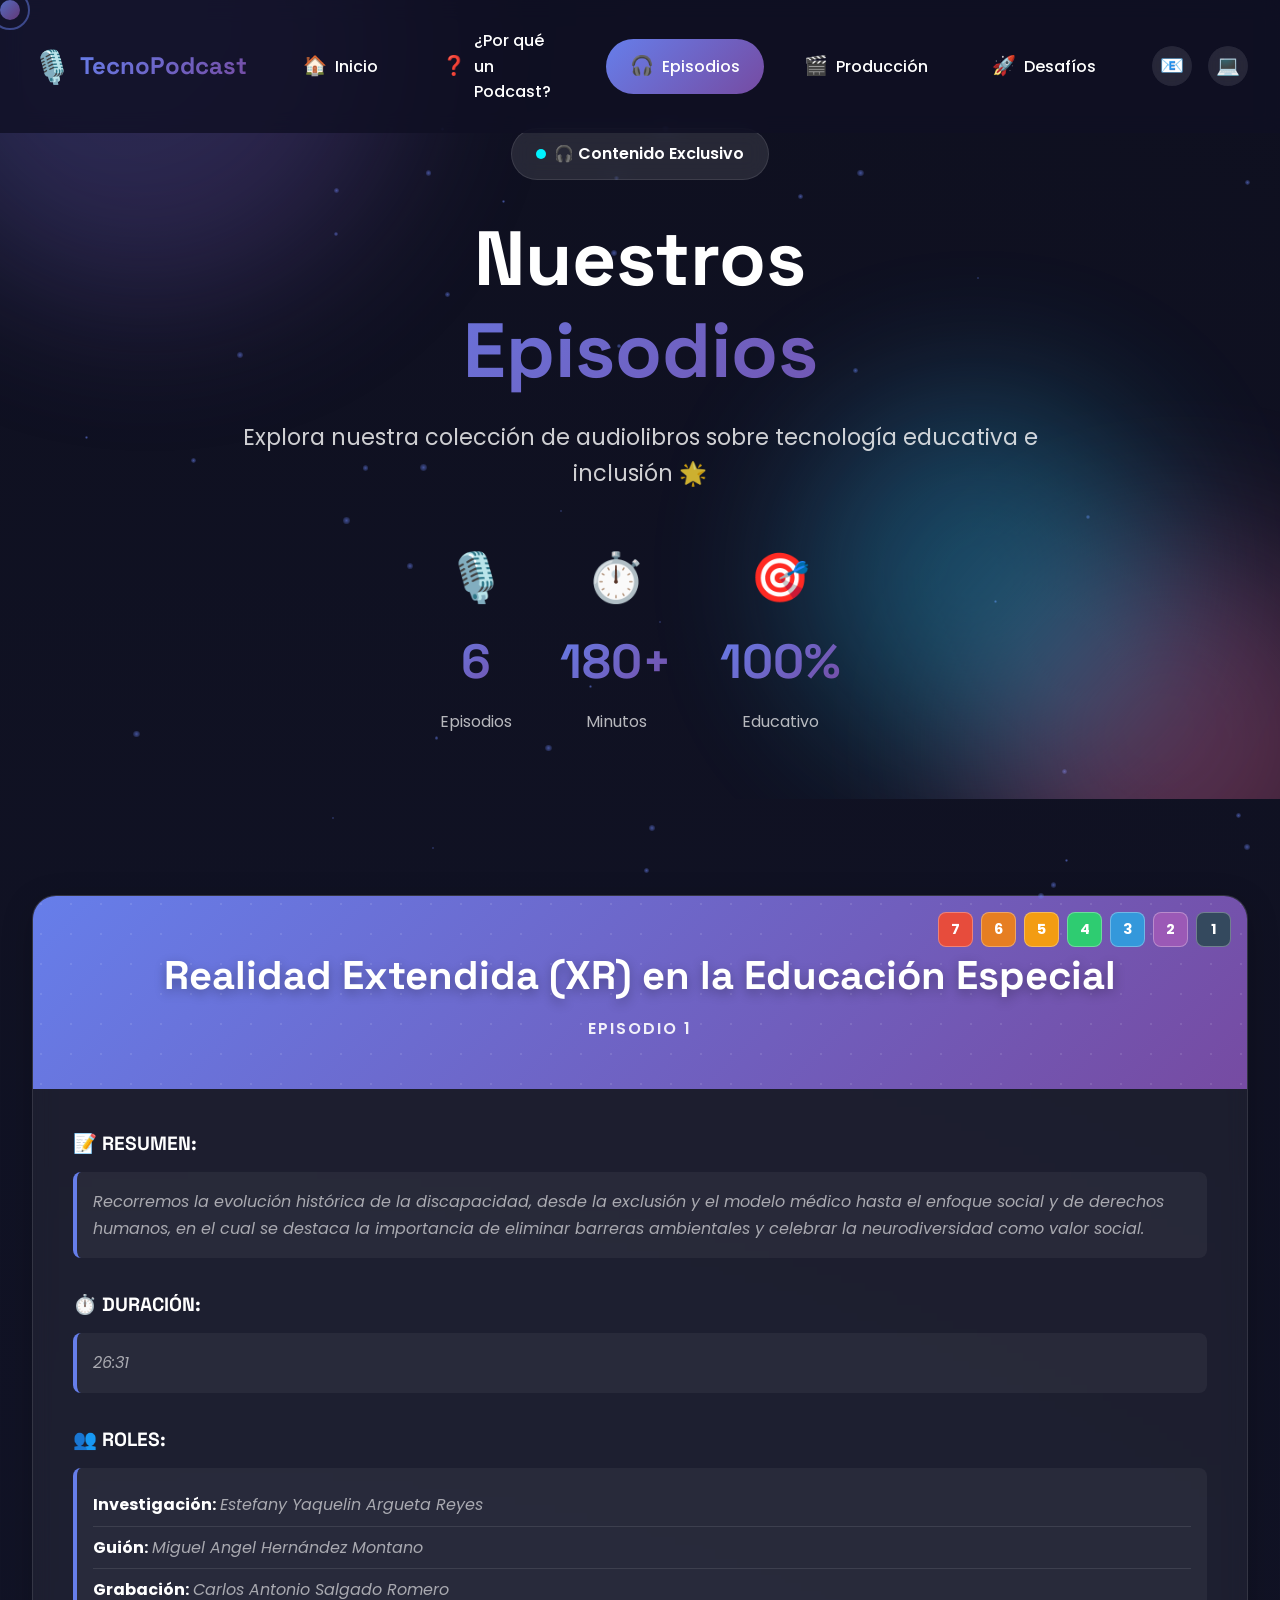
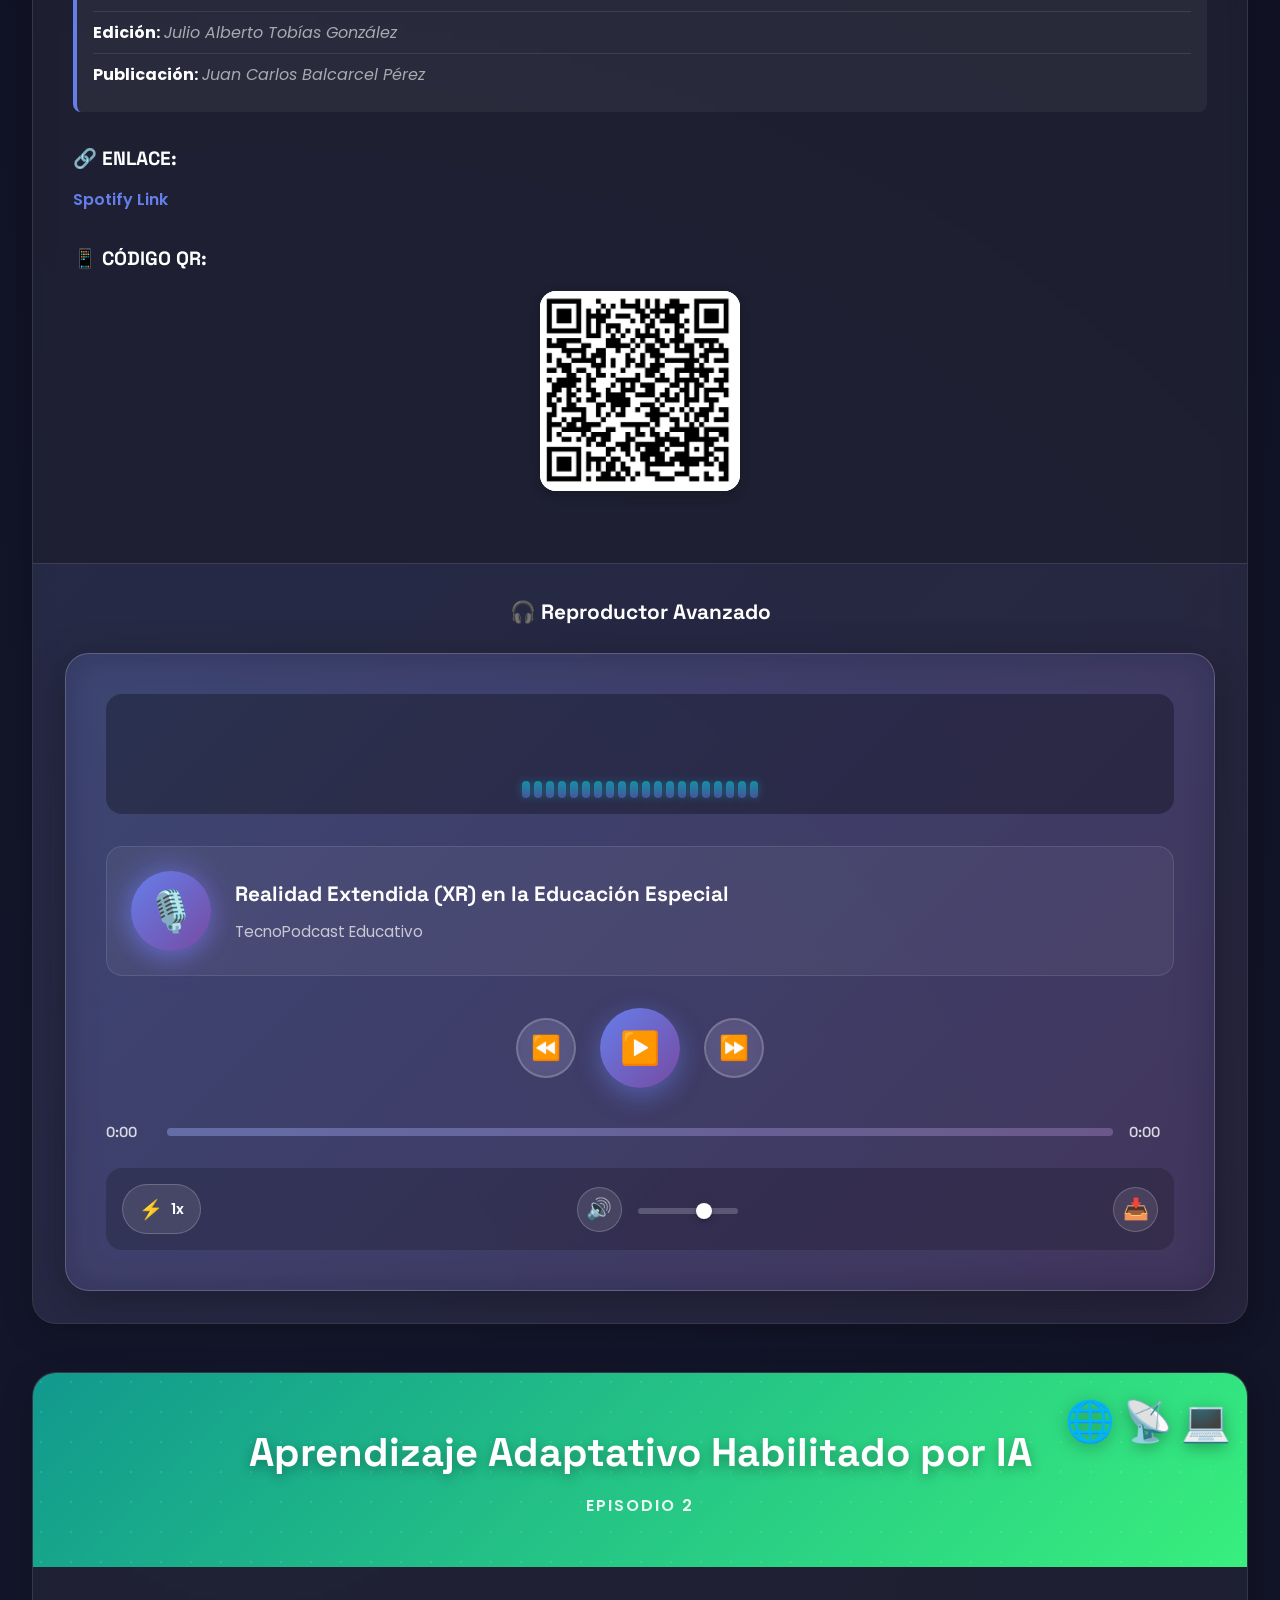
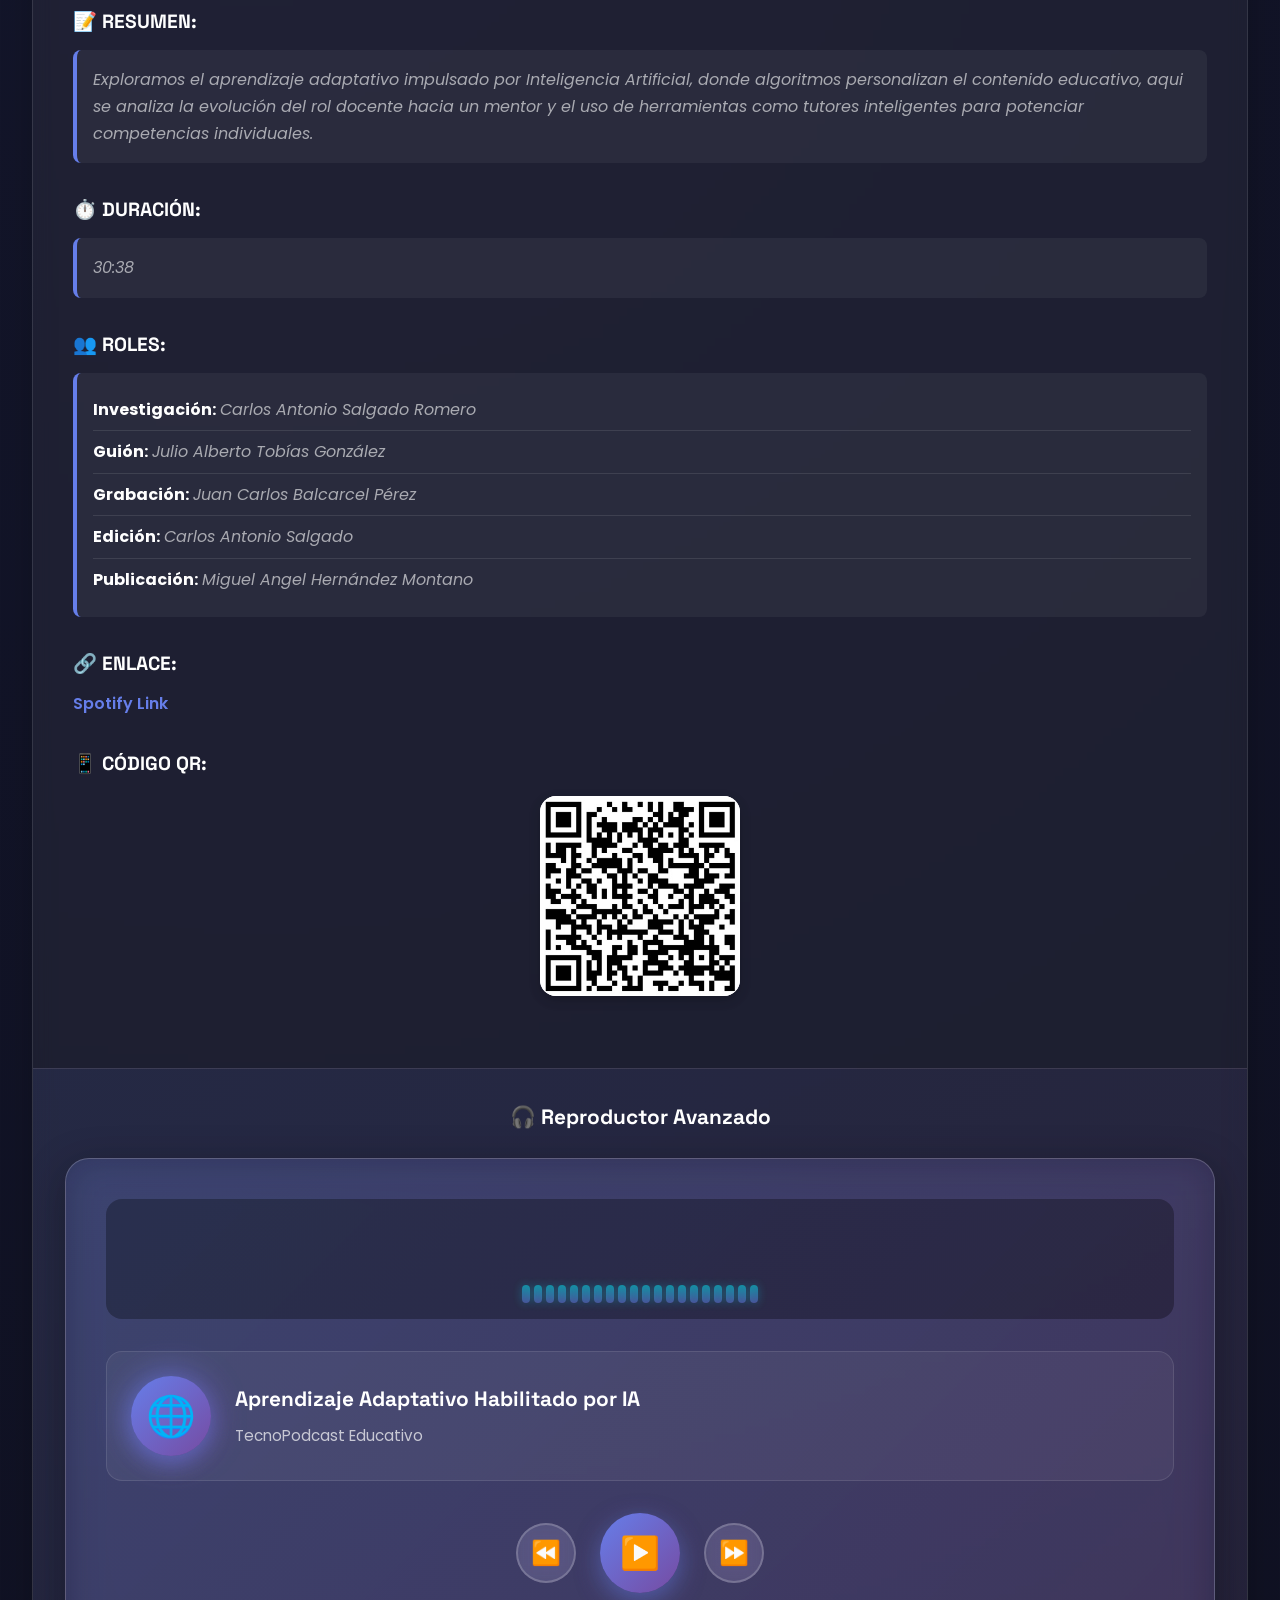
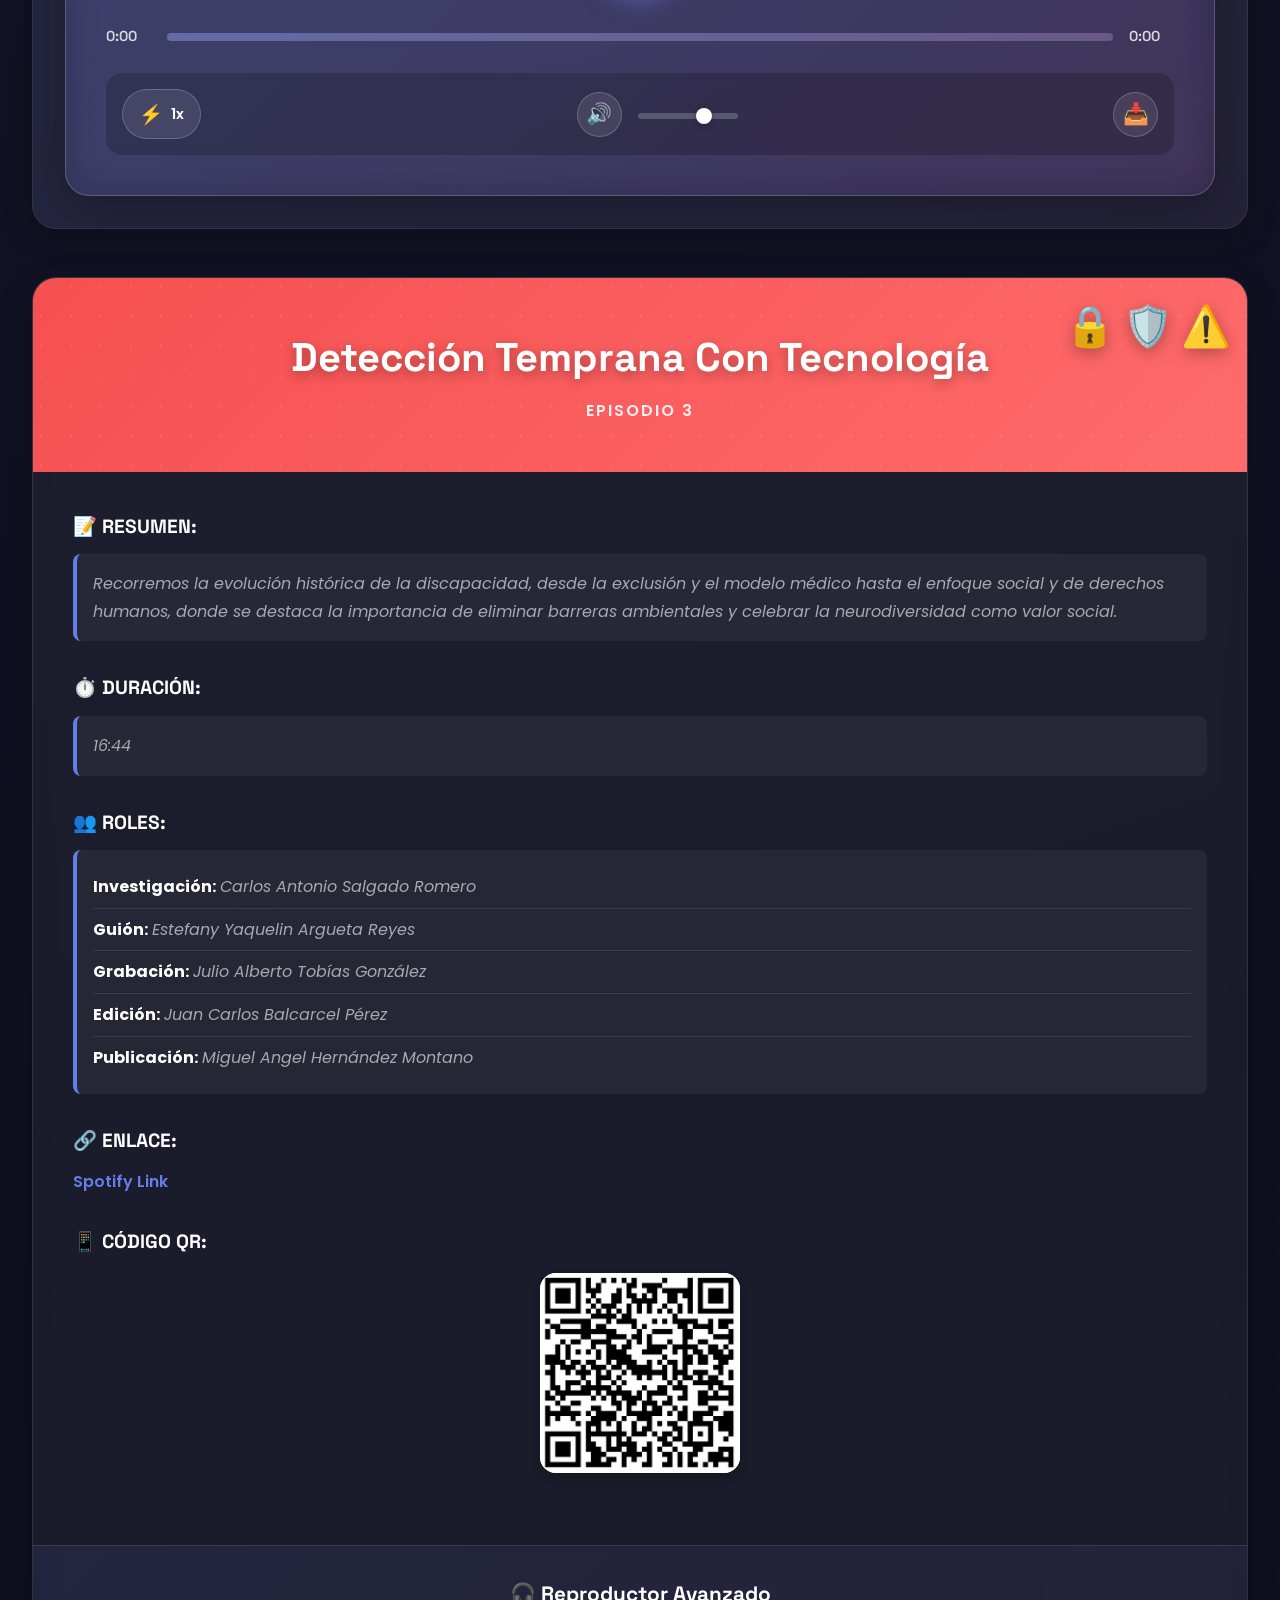
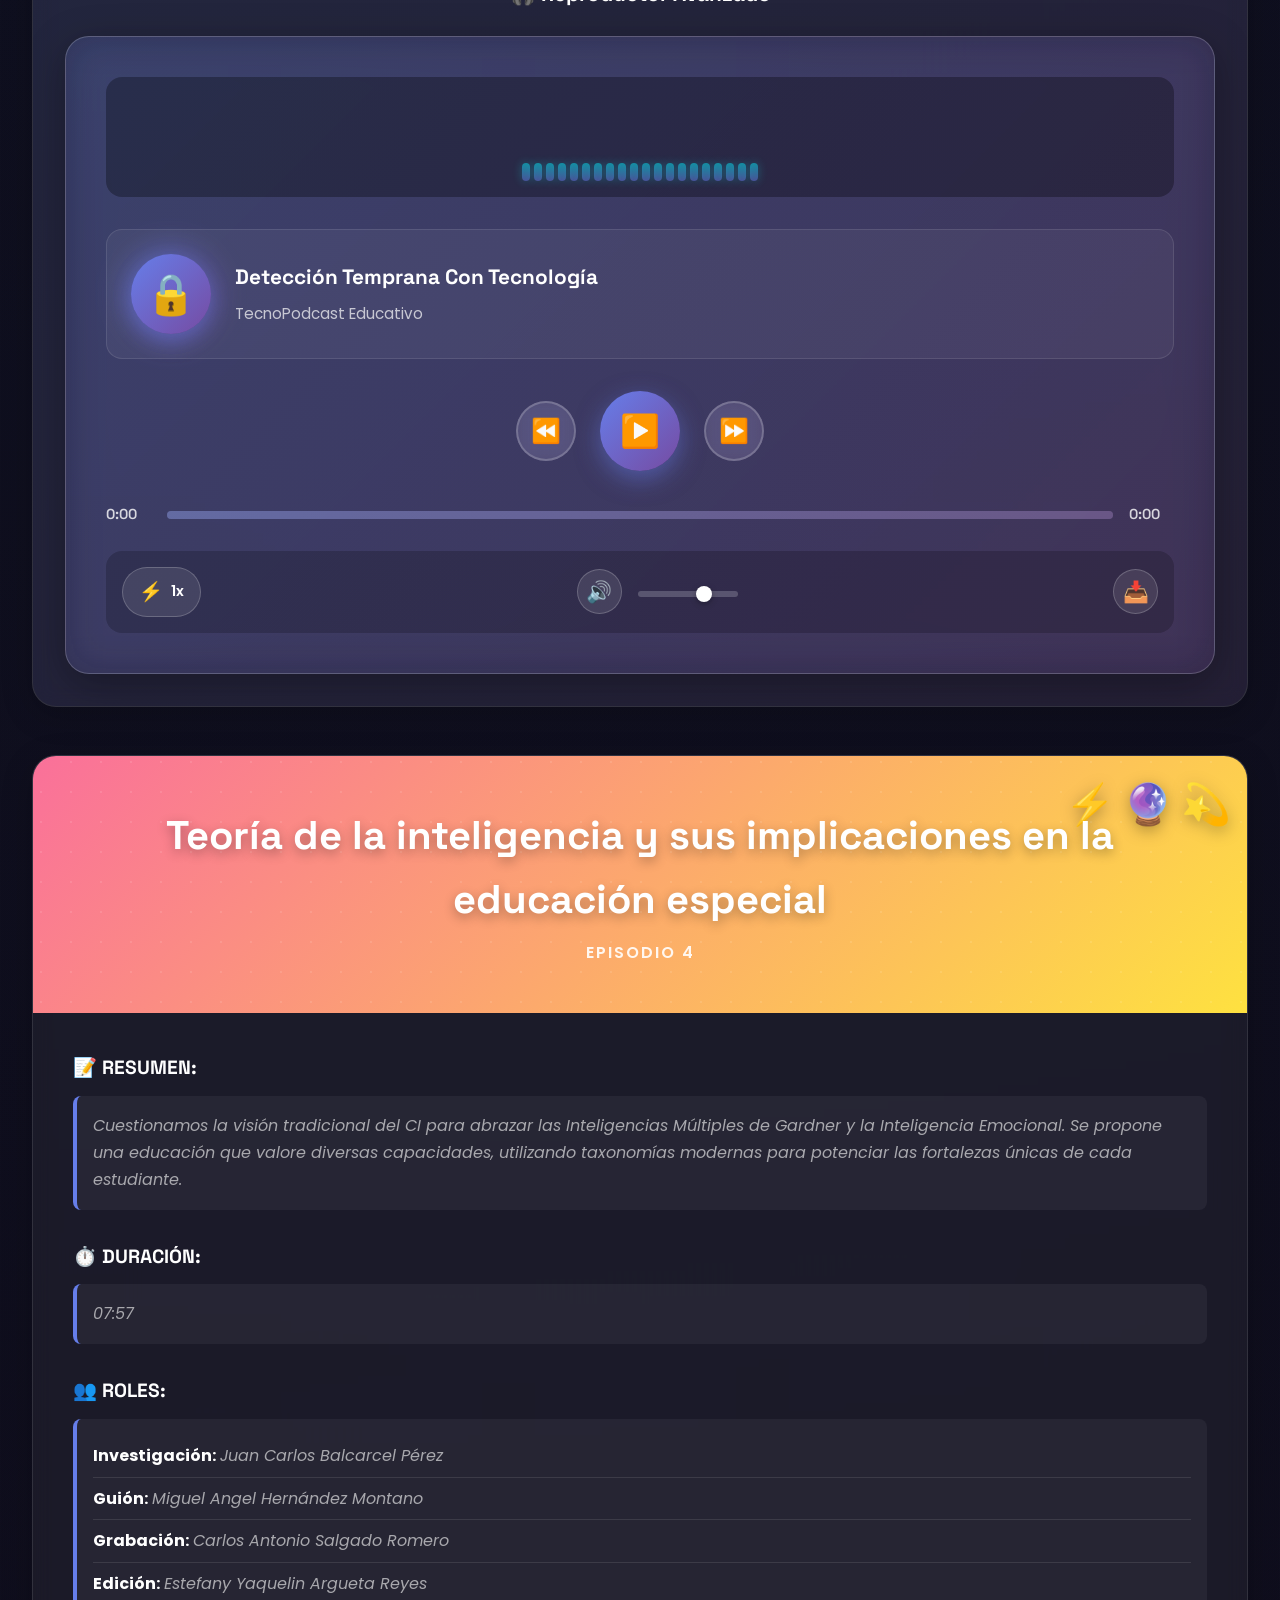
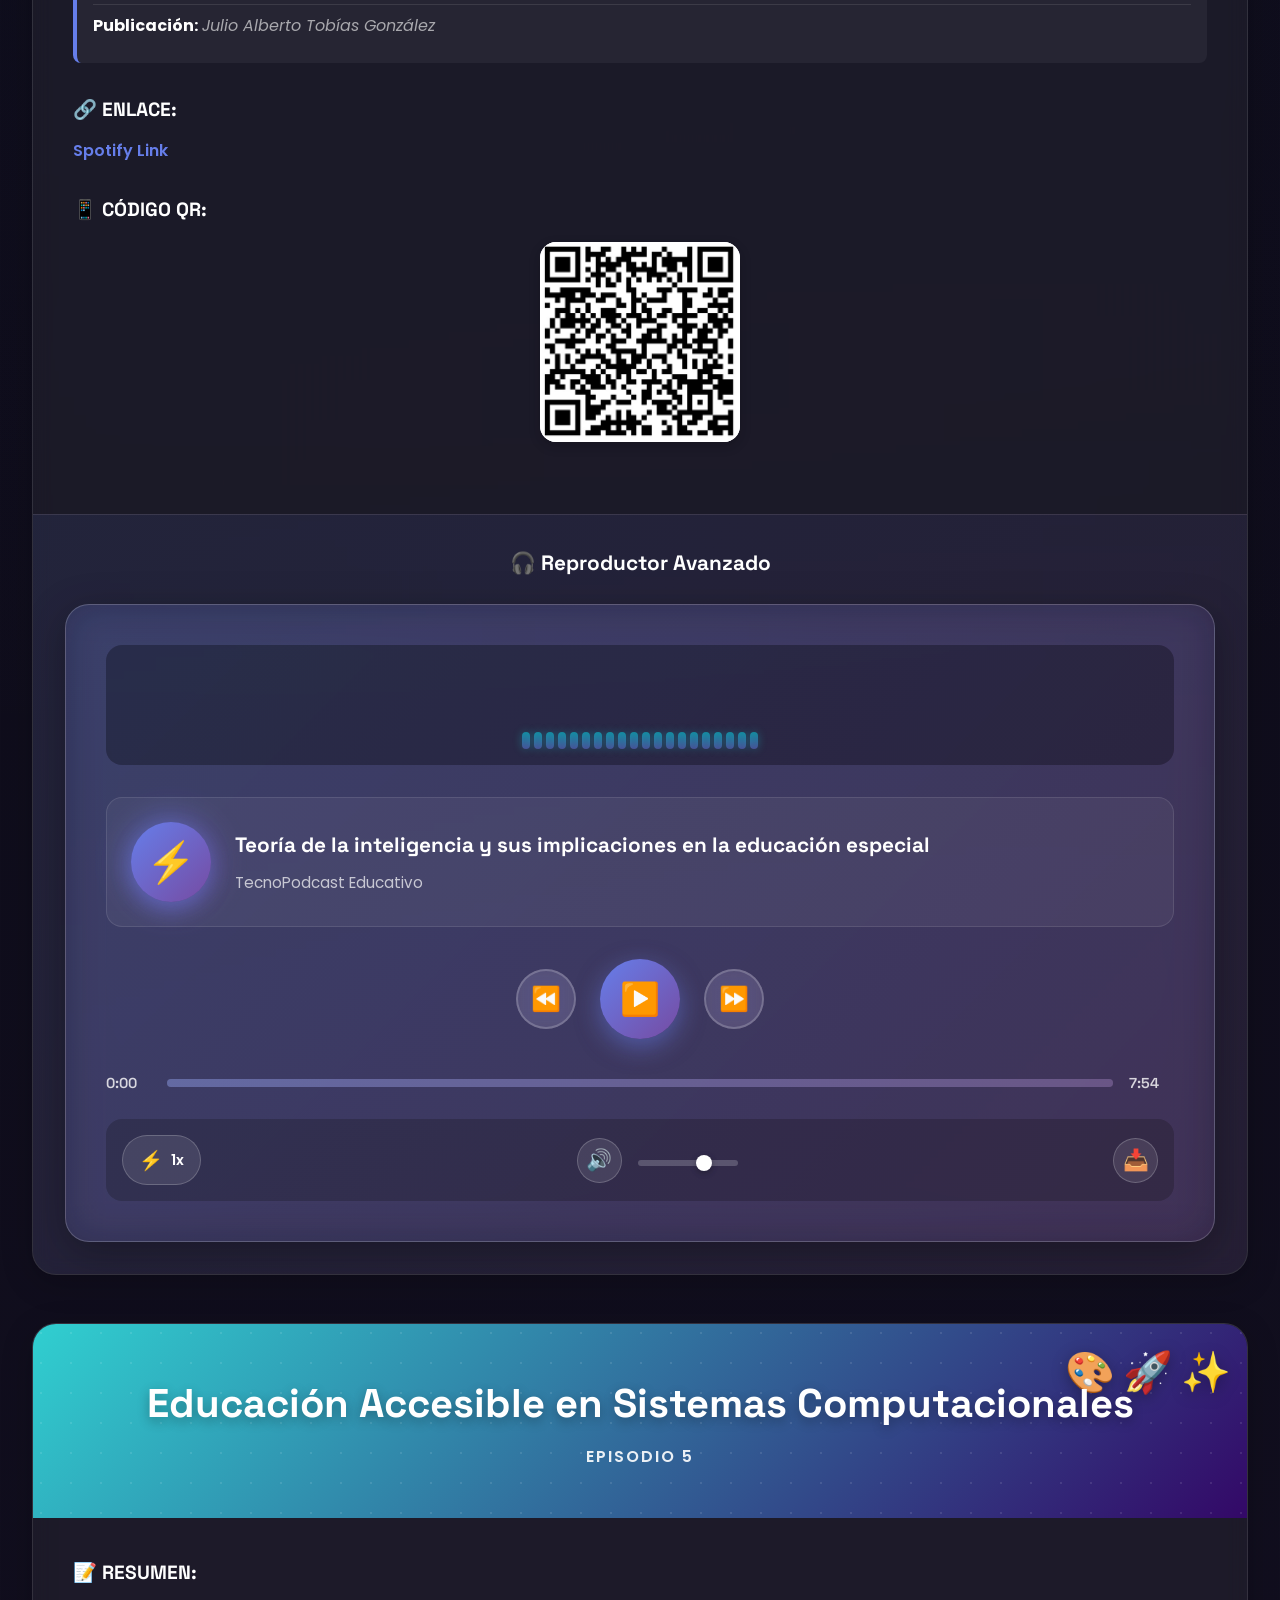
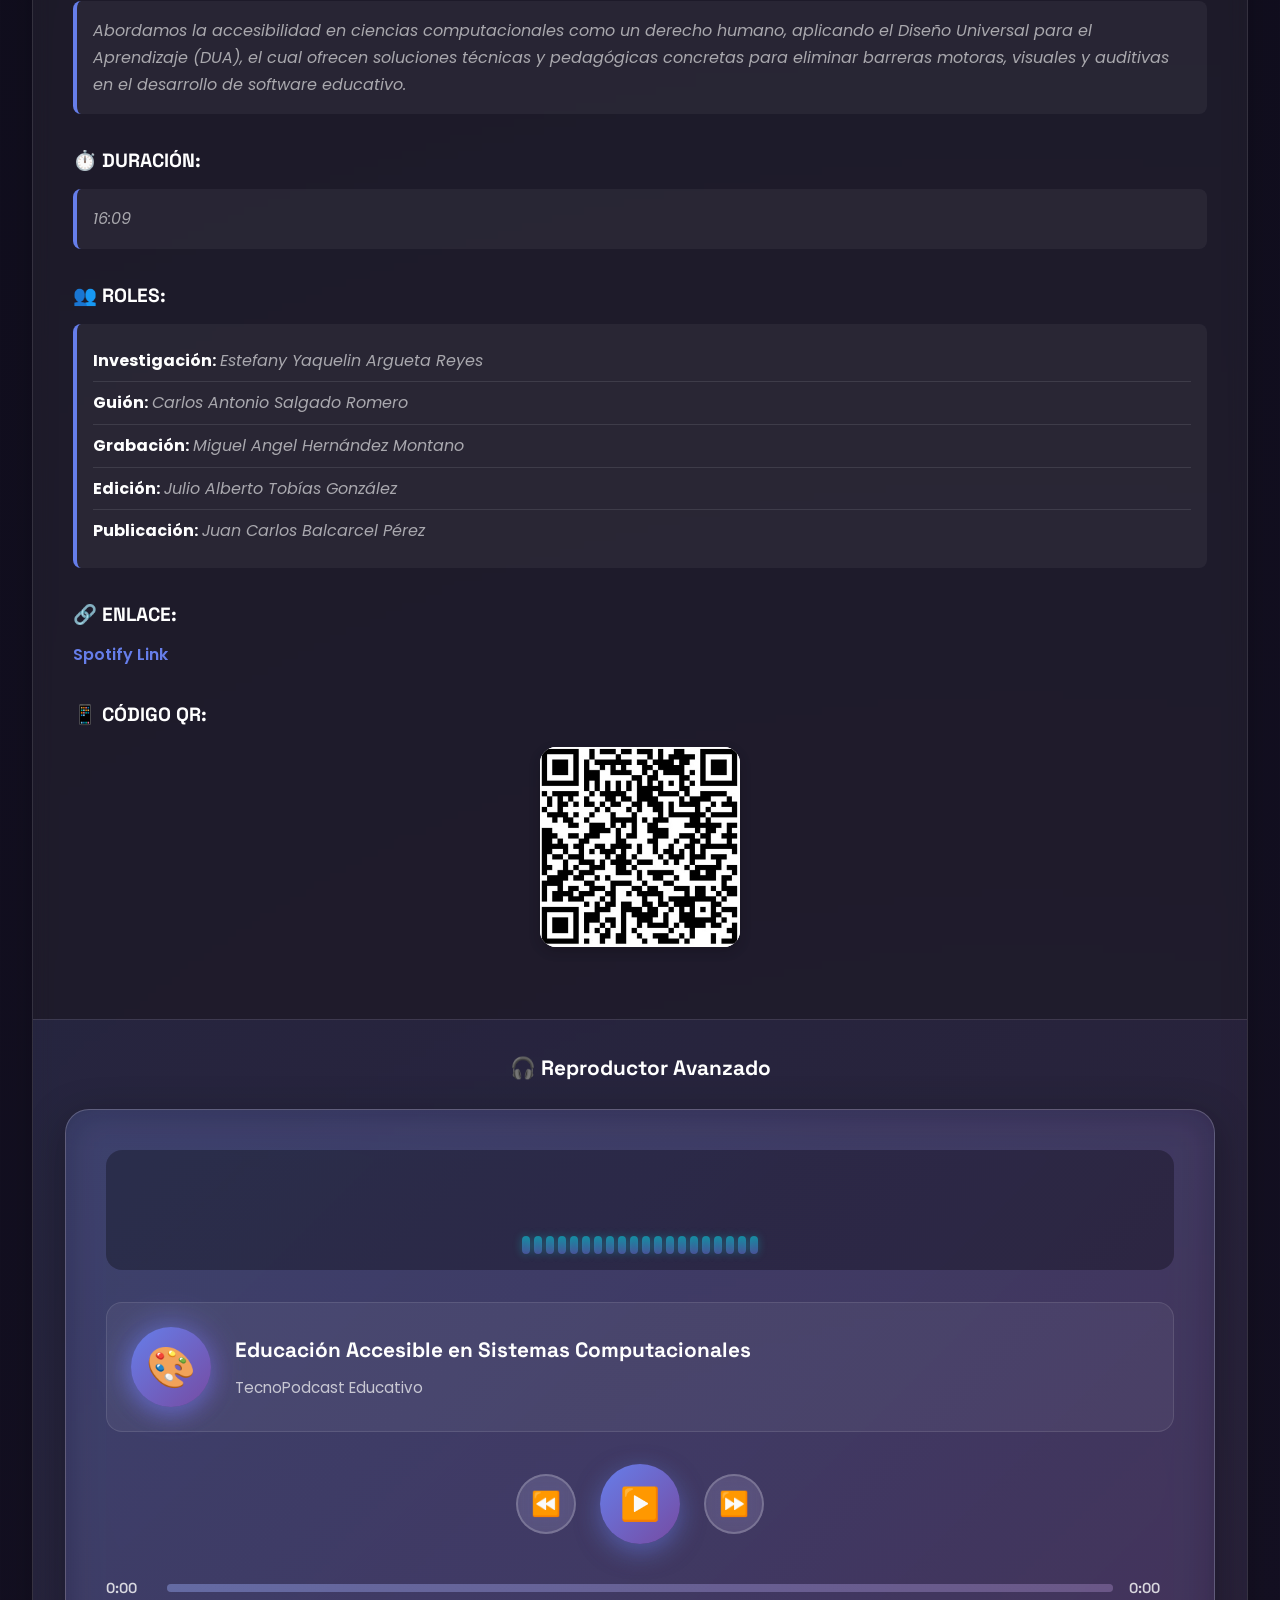
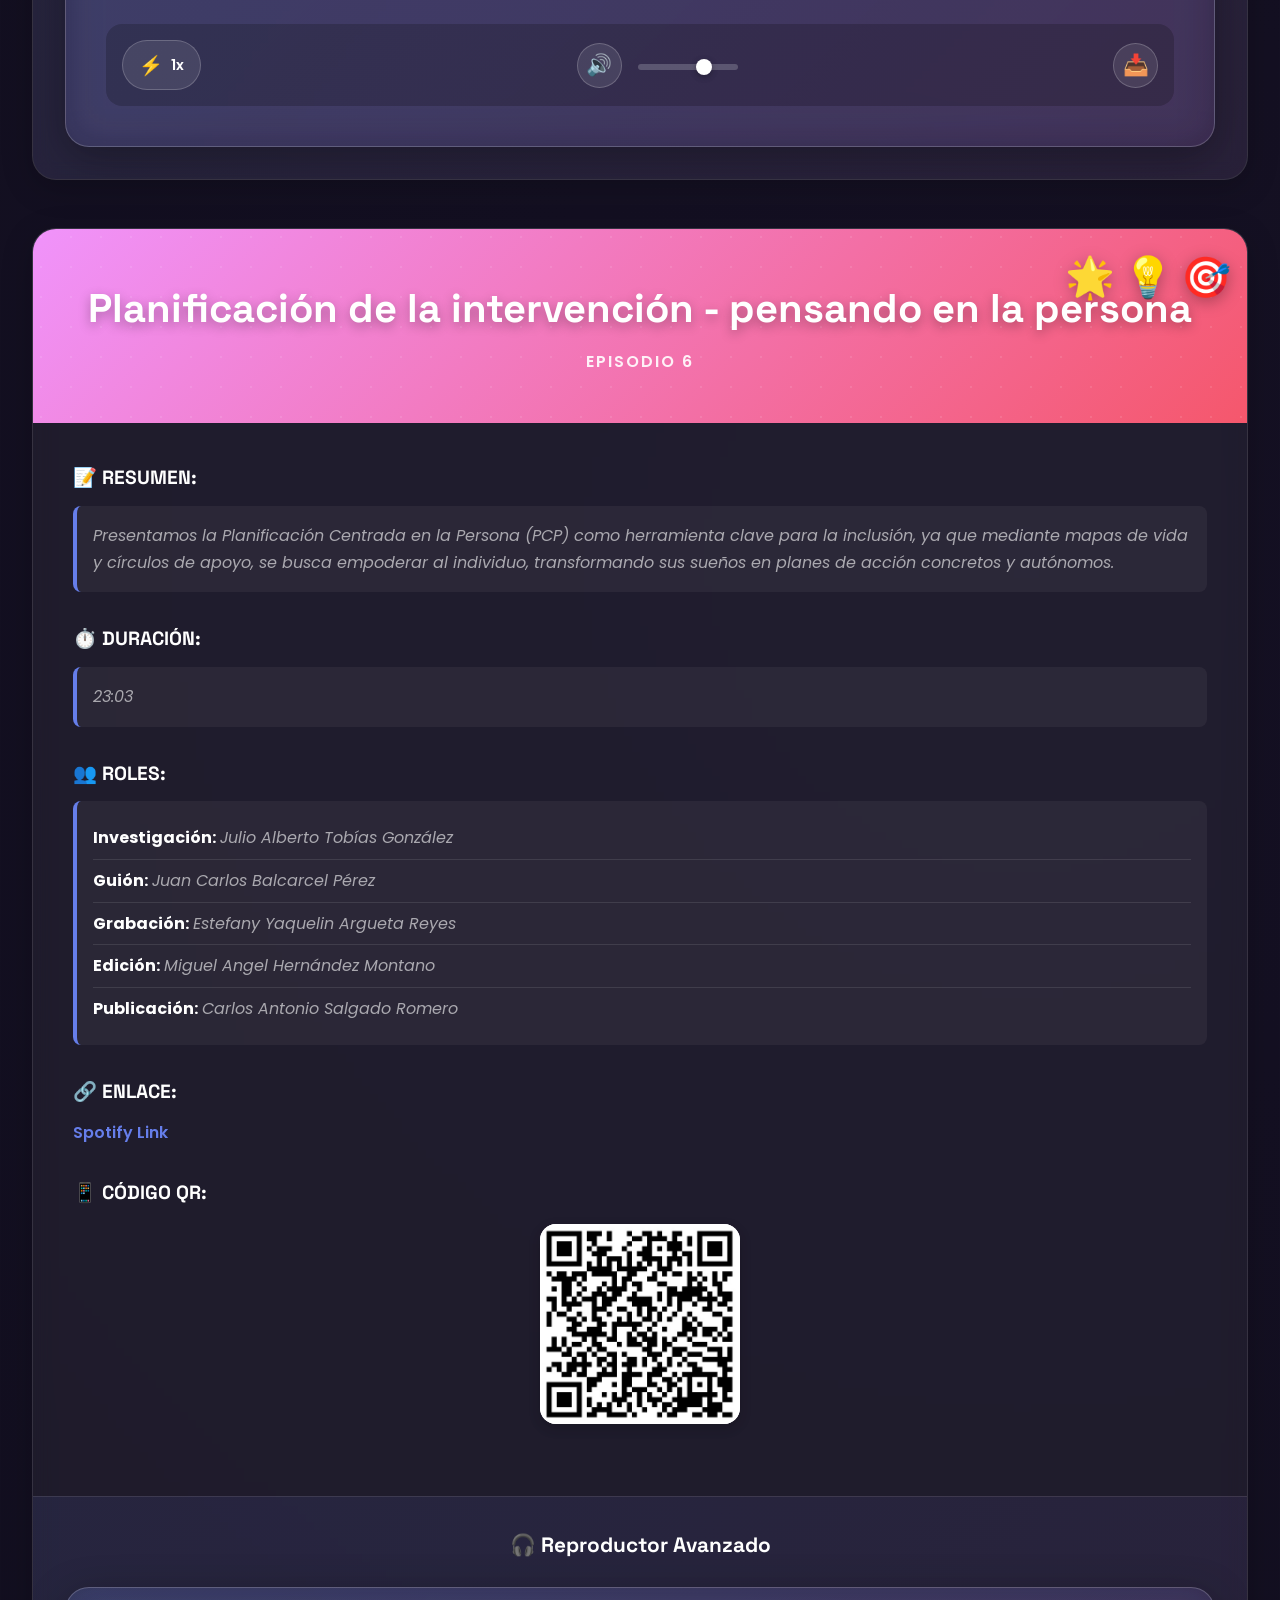
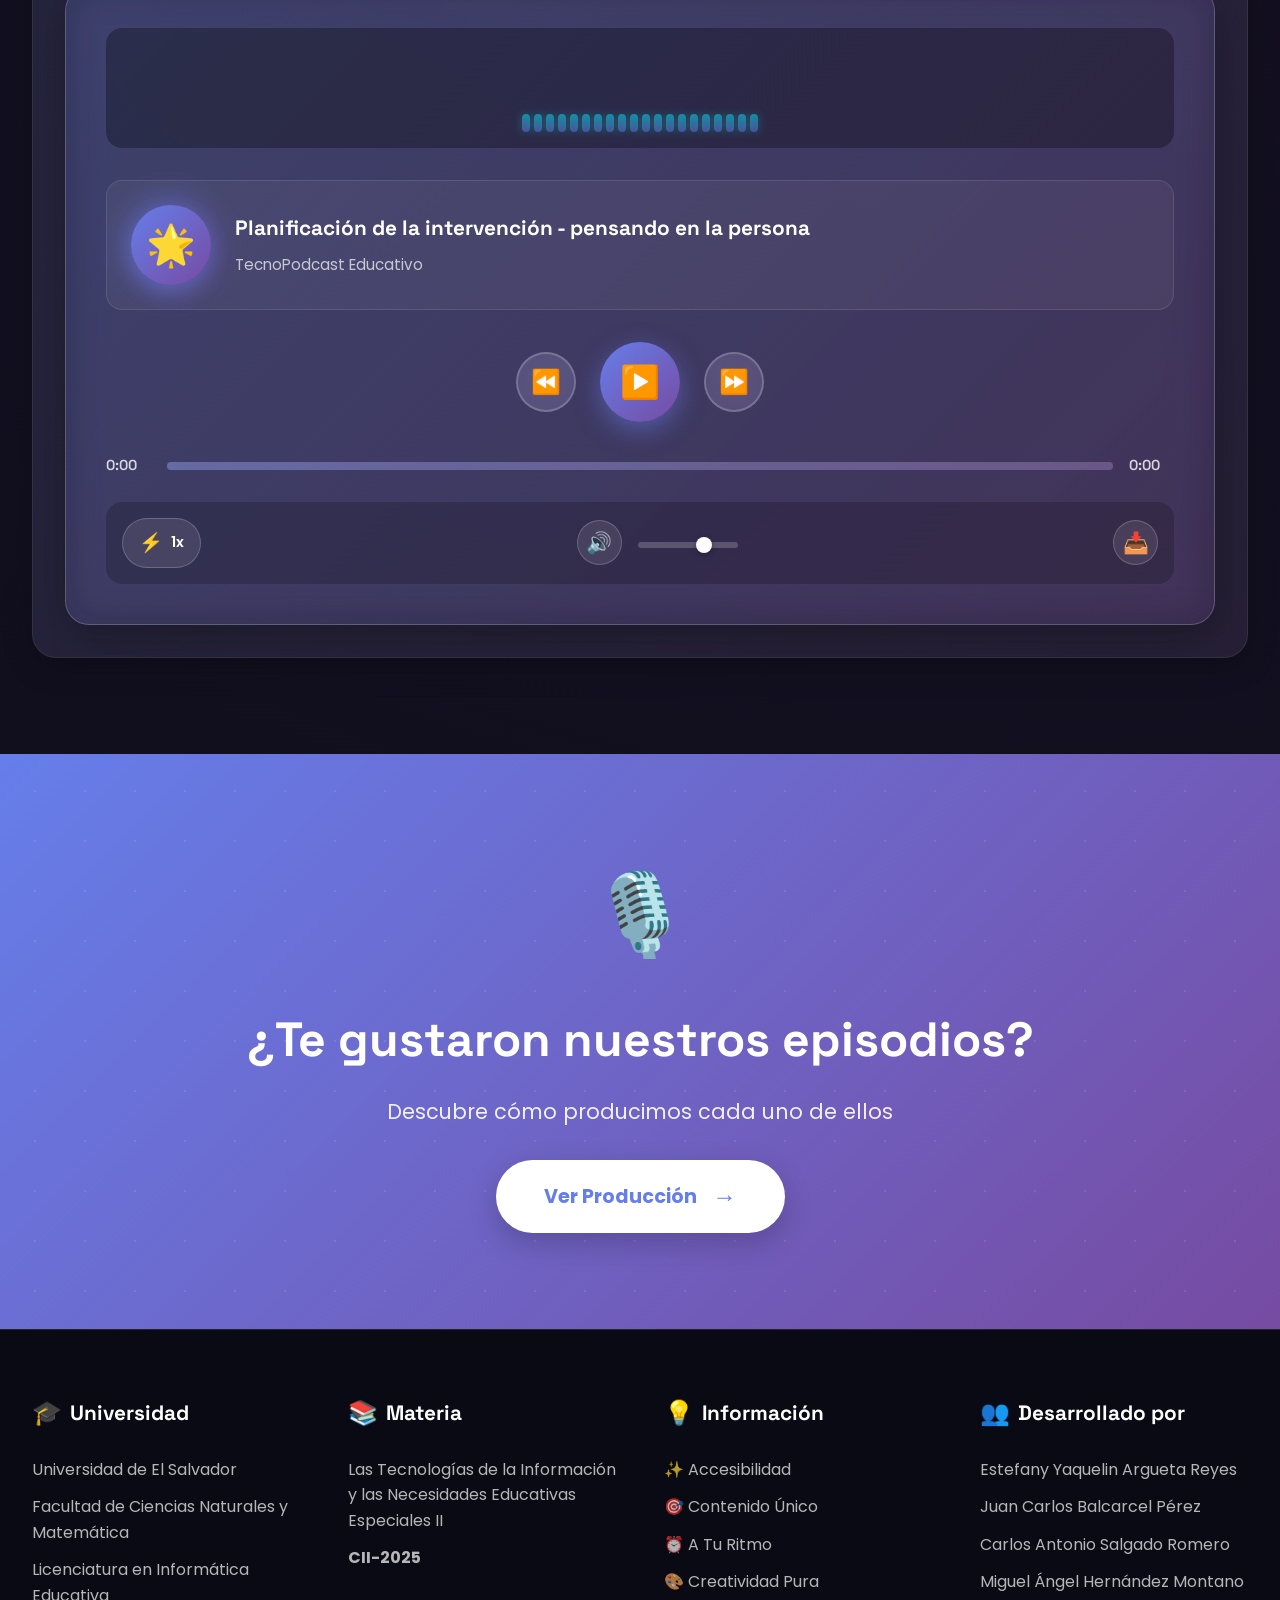
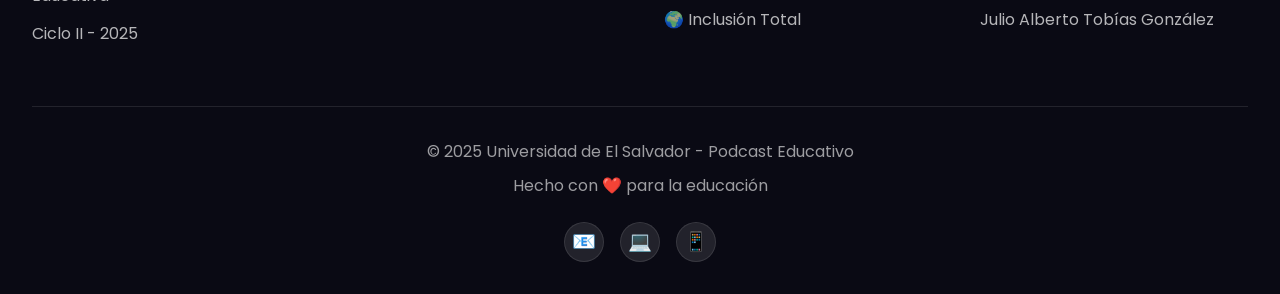
==== commit 0952d388: "Update print statement from 'audios' to 'Goodbye'" ====
--- a/episodios.html
+++ b/episodios.html
@@ -916,7 +916,7 @@
                         
                         <!-- 🎯 AQUÍ COLOCAS LA RUTA DE TU ARCHIVO DE AUDIO 🎯 -->
                         <audio class="audio-element">
-                            <source src="unidad_5_audio.wav" type="audio/mpeg">
+                            <source src="unidad_5_audio.mp3" type="audio/mpeg">
                             Tu navegador no soporta el elemento de audio.
                         </audio>
                     </div>
@@ -1595,4 +1595,5 @@
         console.log('🎧 Reproductores de audio avanzados inicializados correctamente');
     </script>
 </body>
-</html>+
+</html>
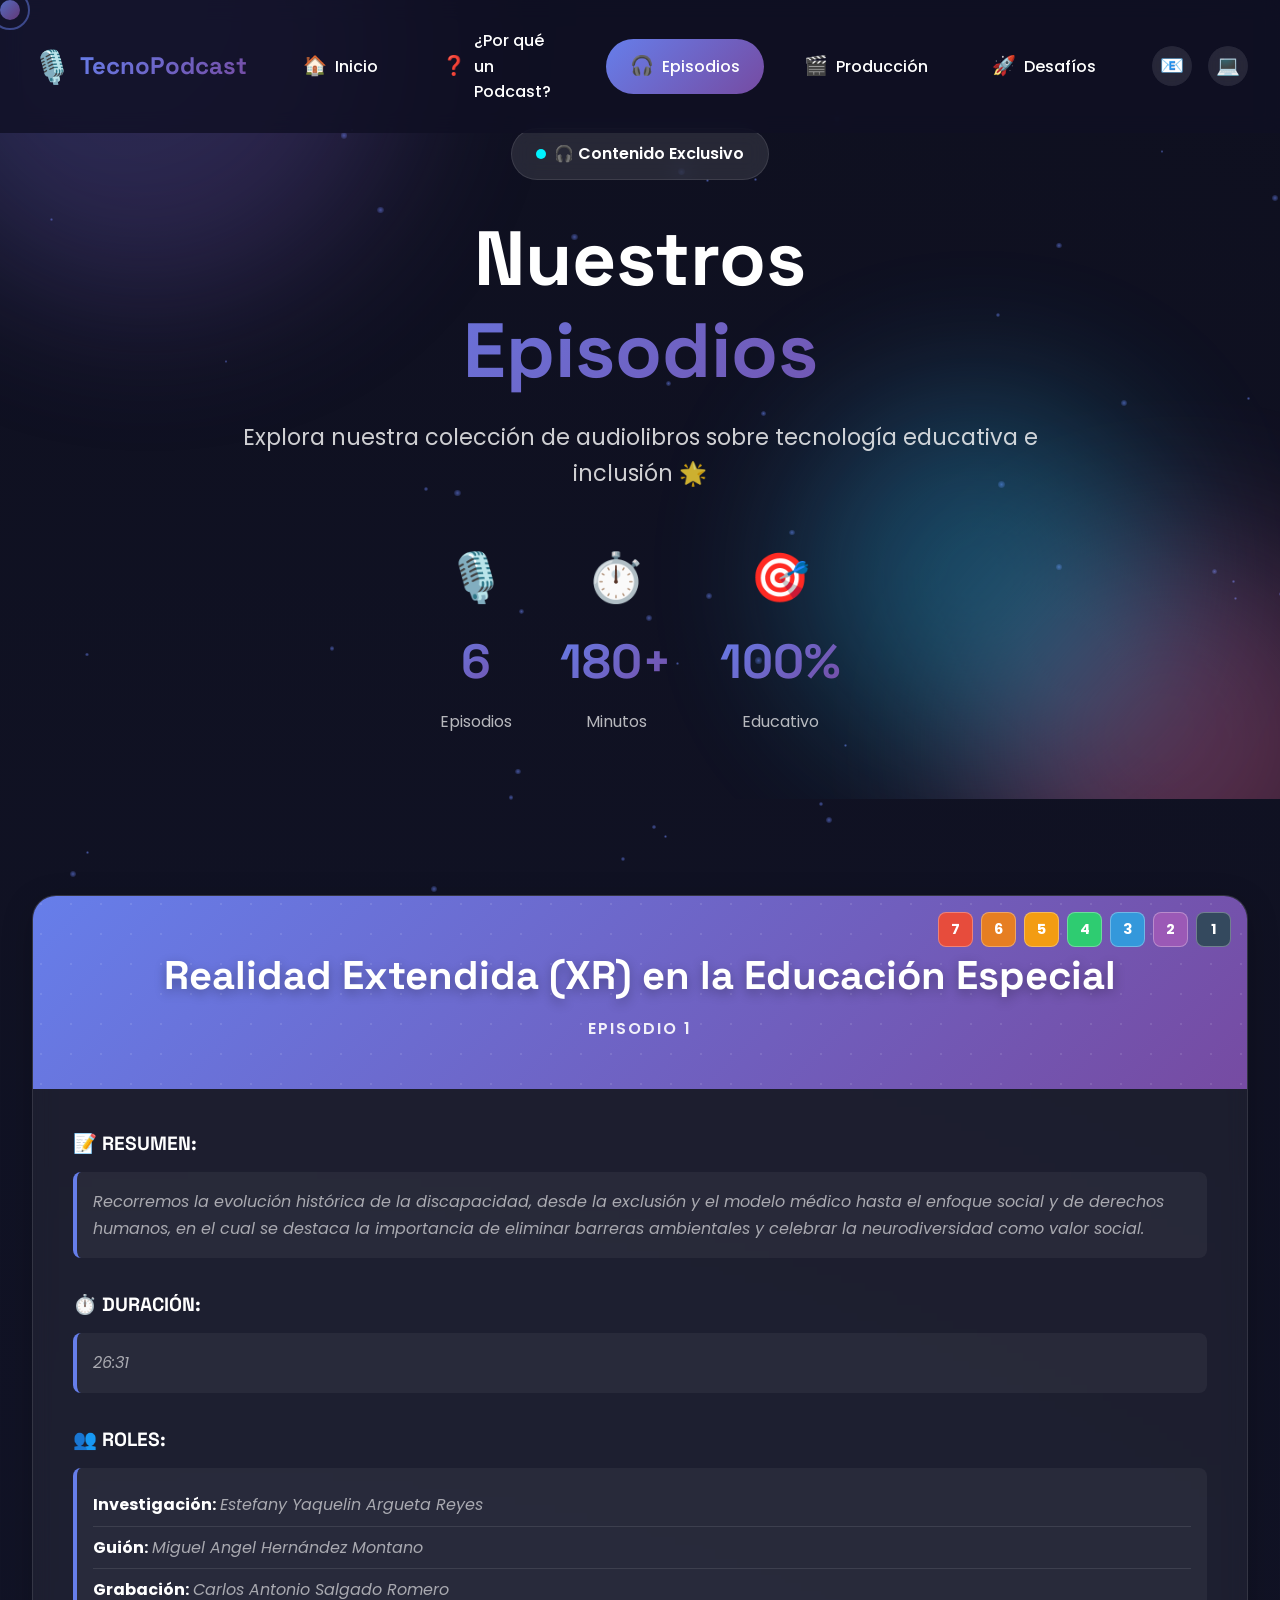
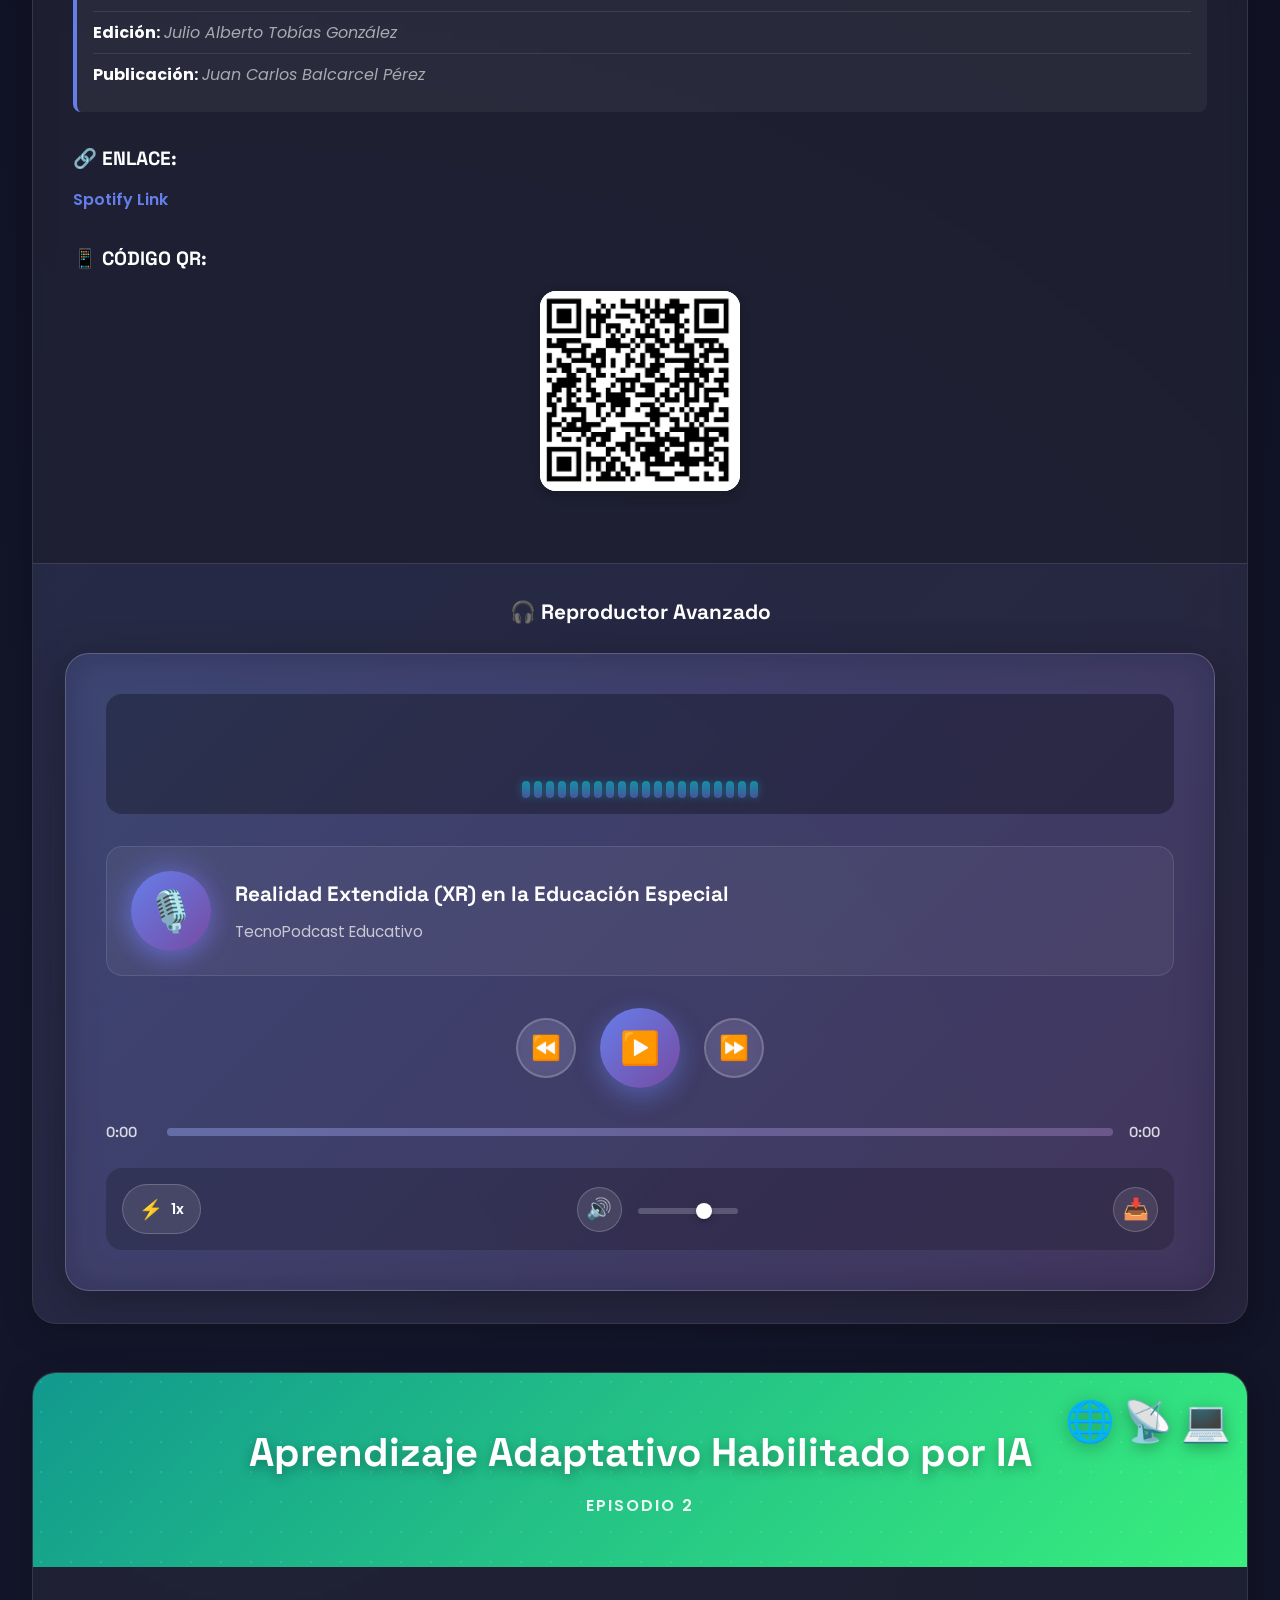
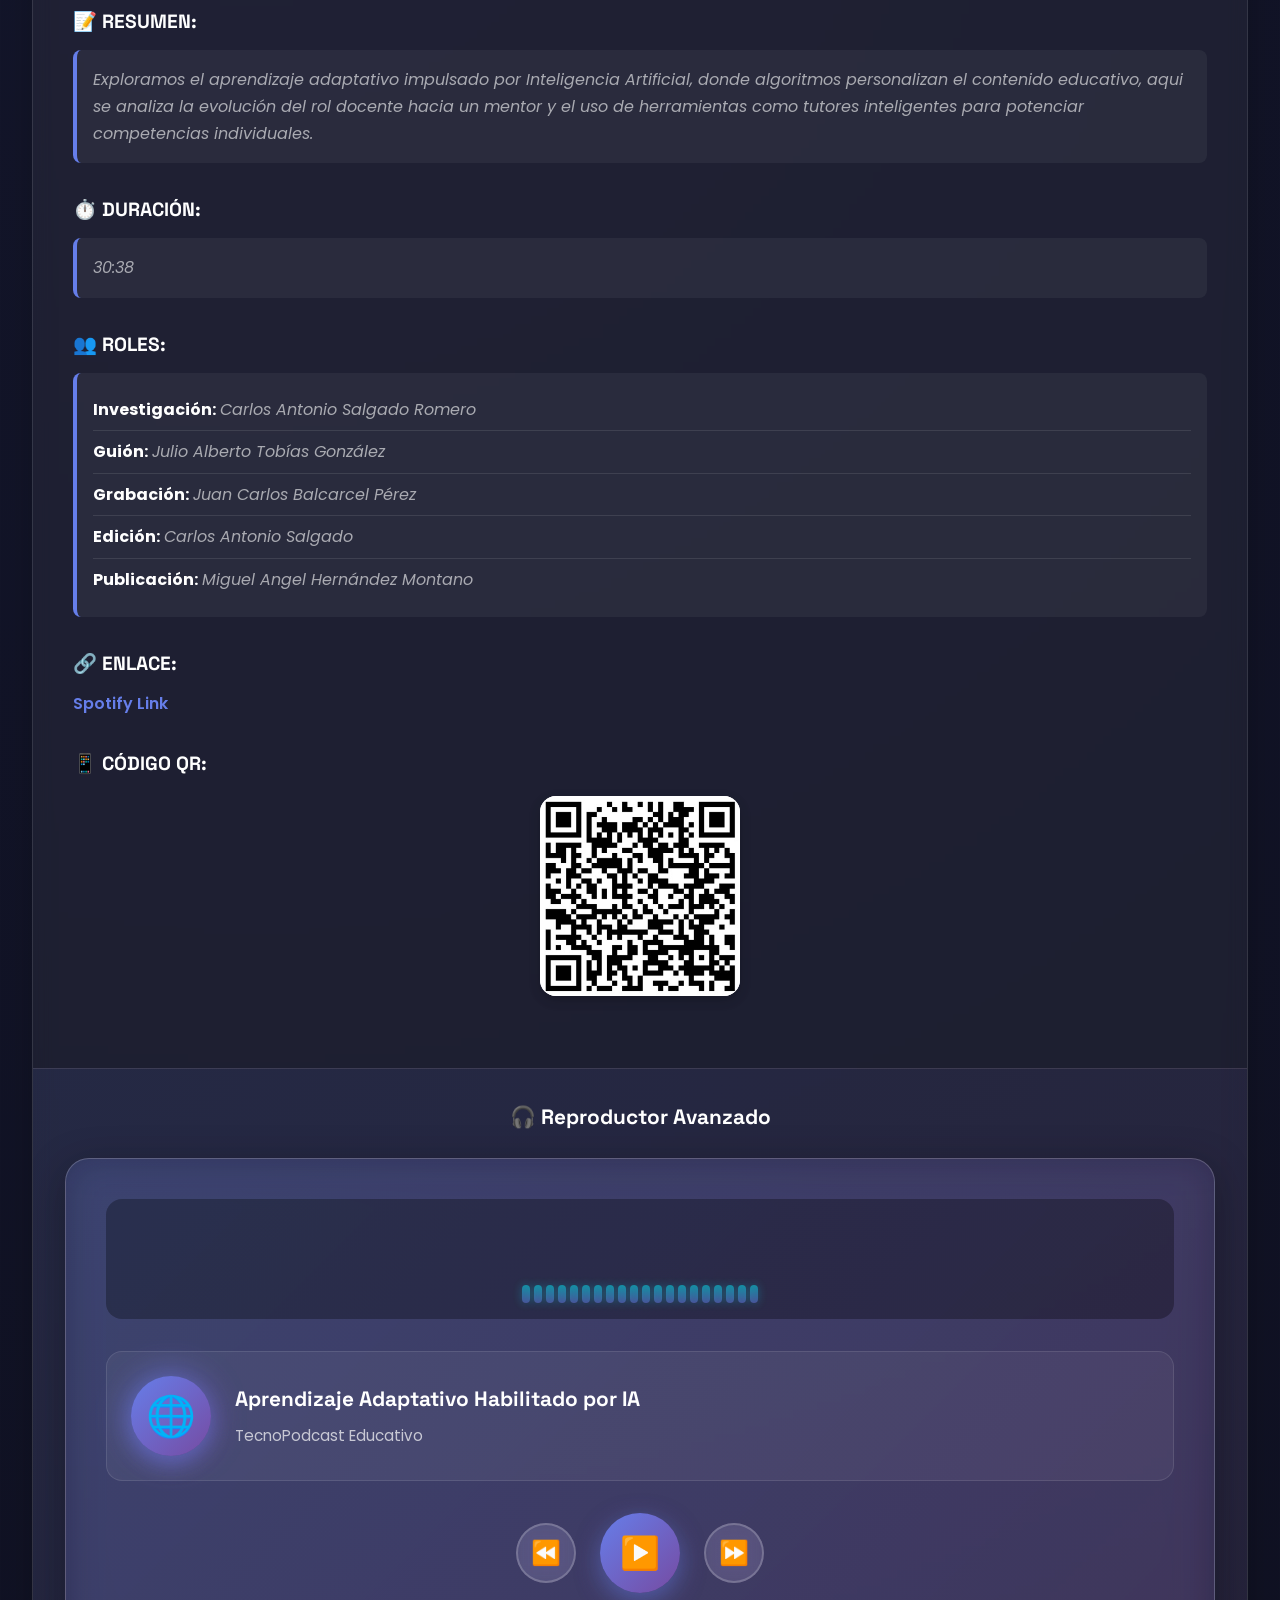
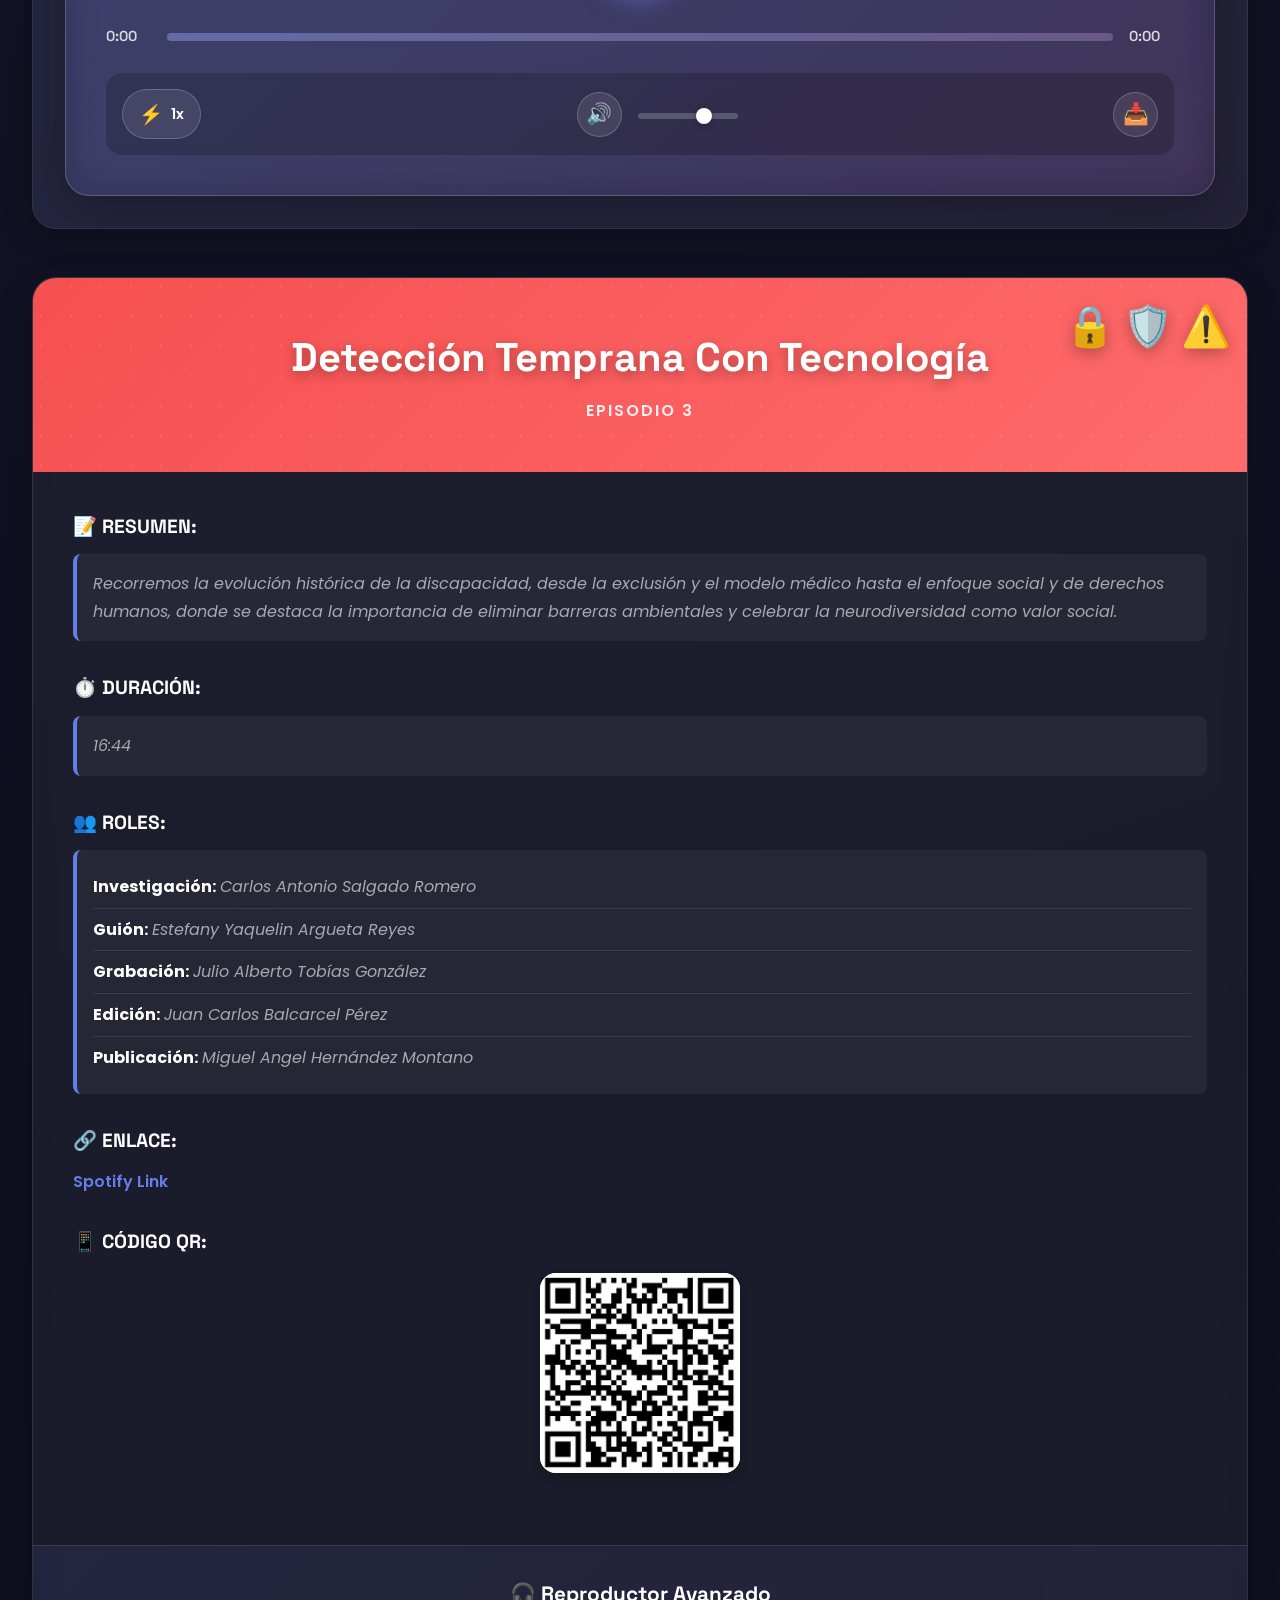
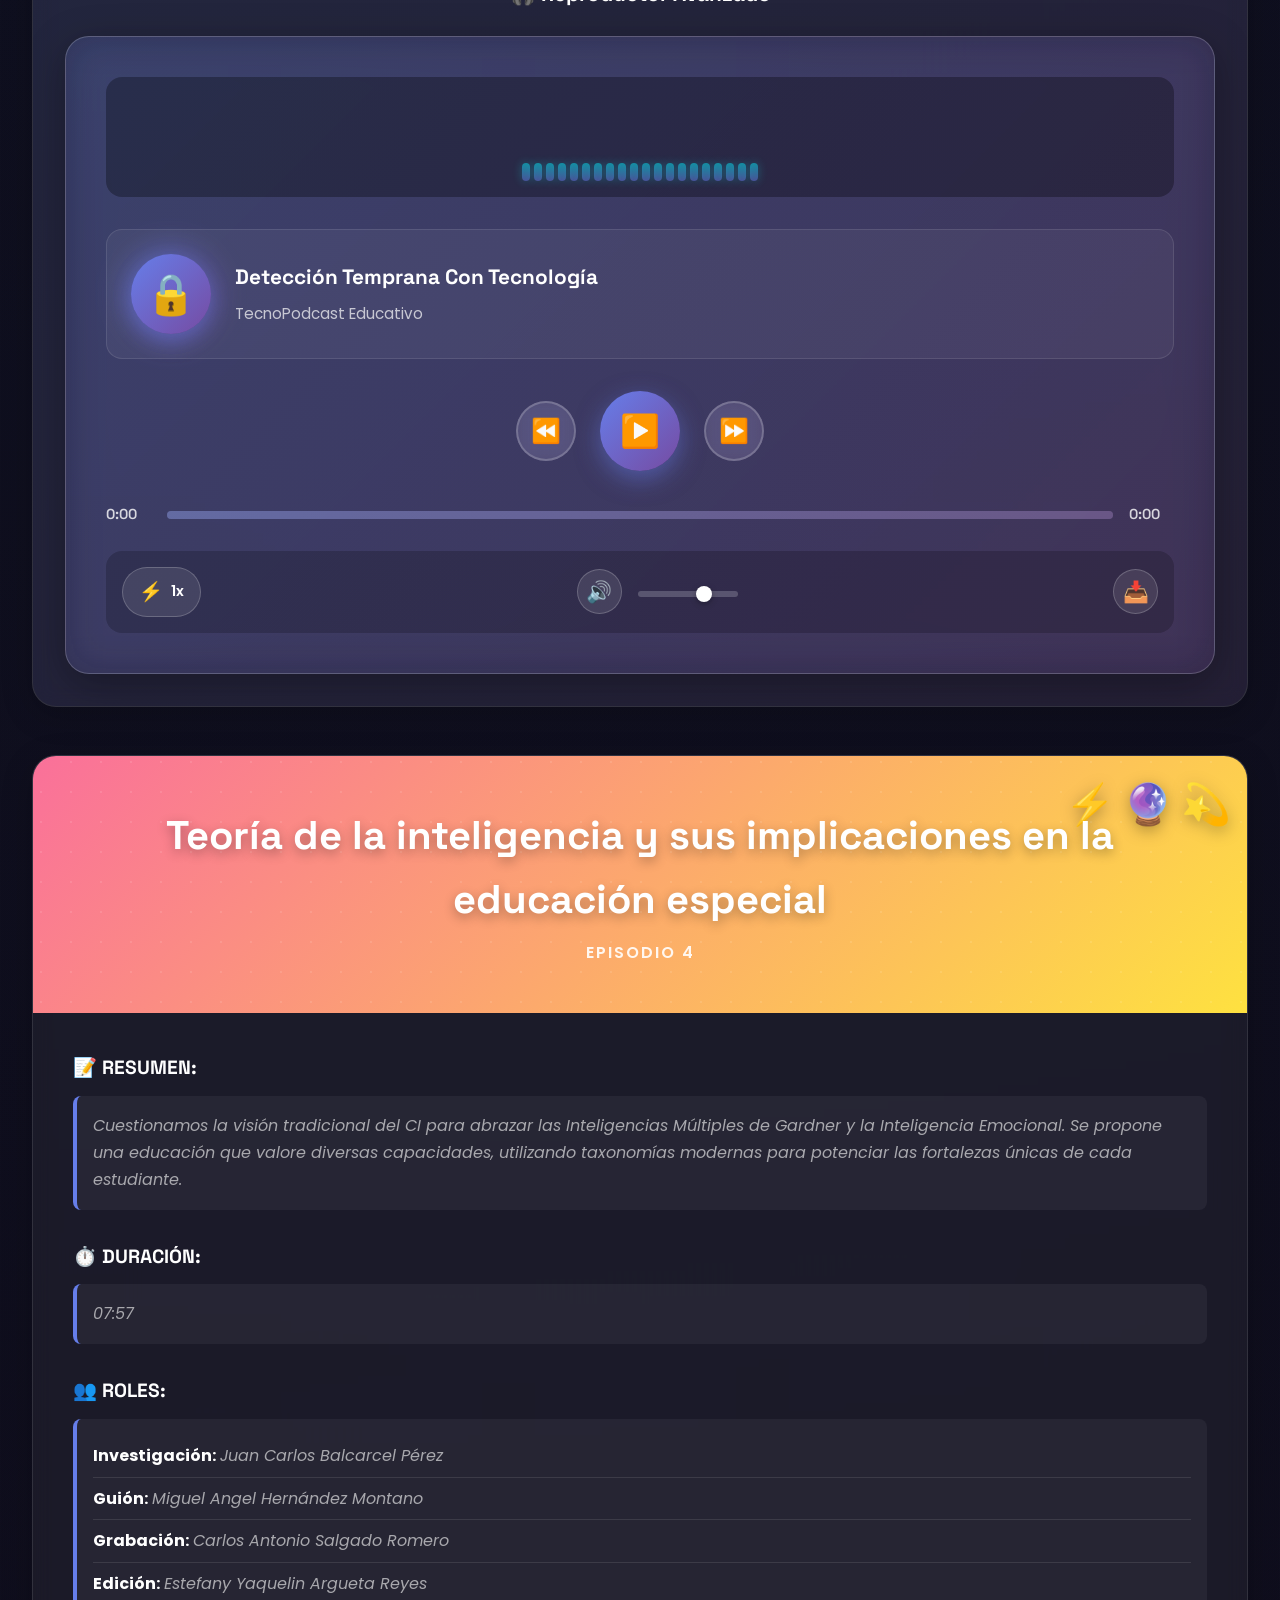
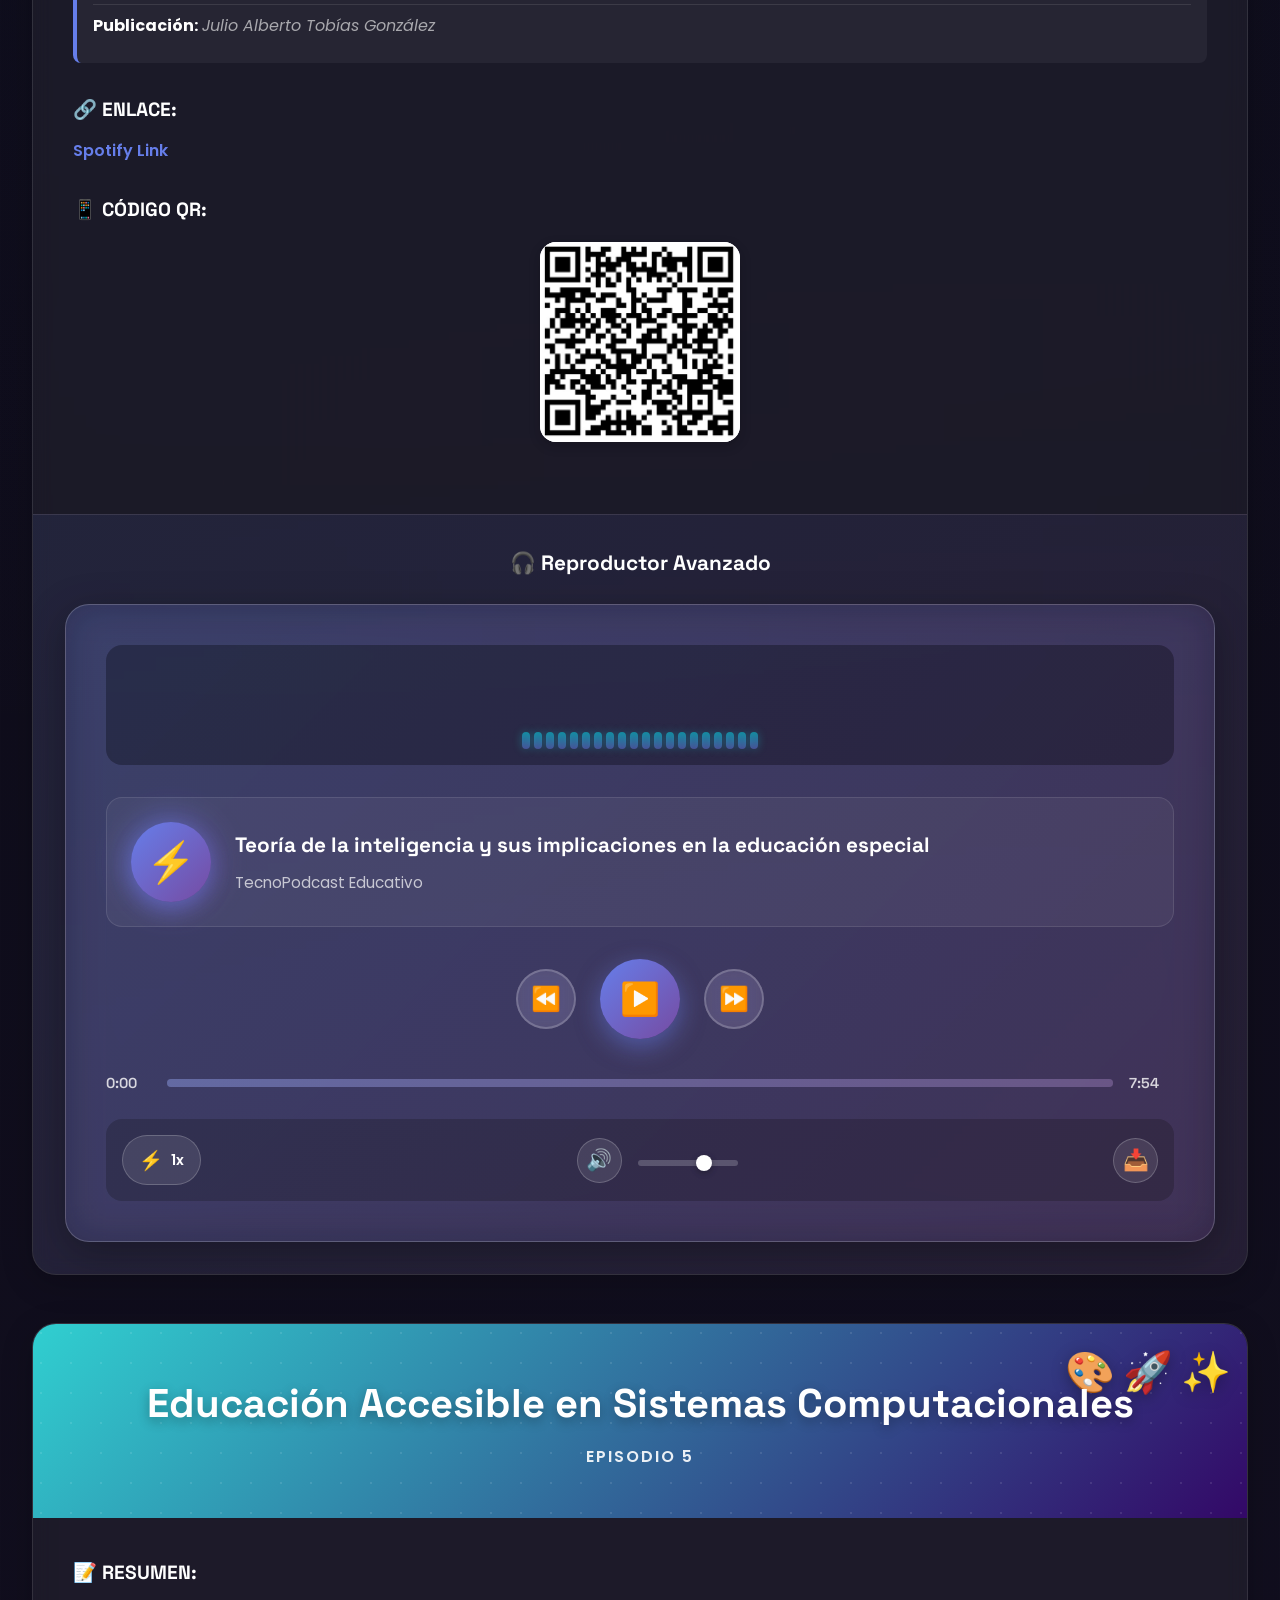
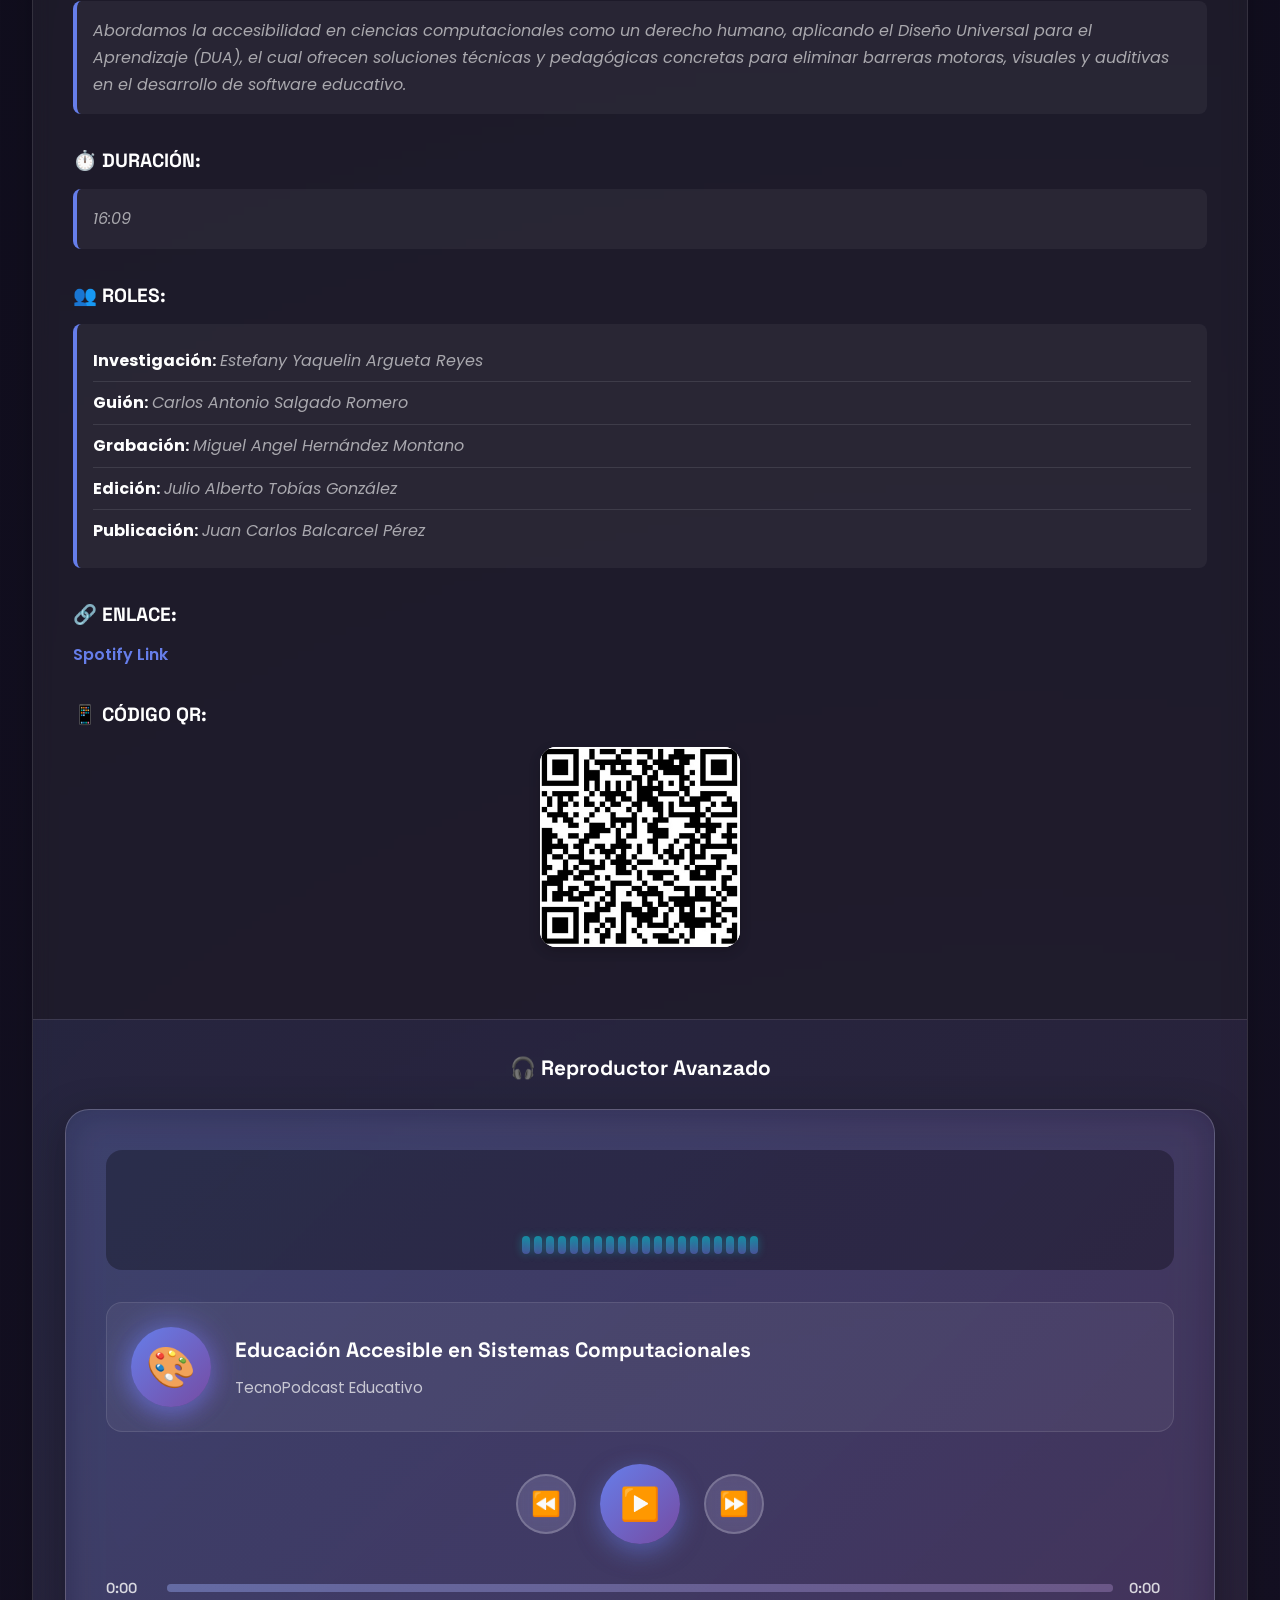
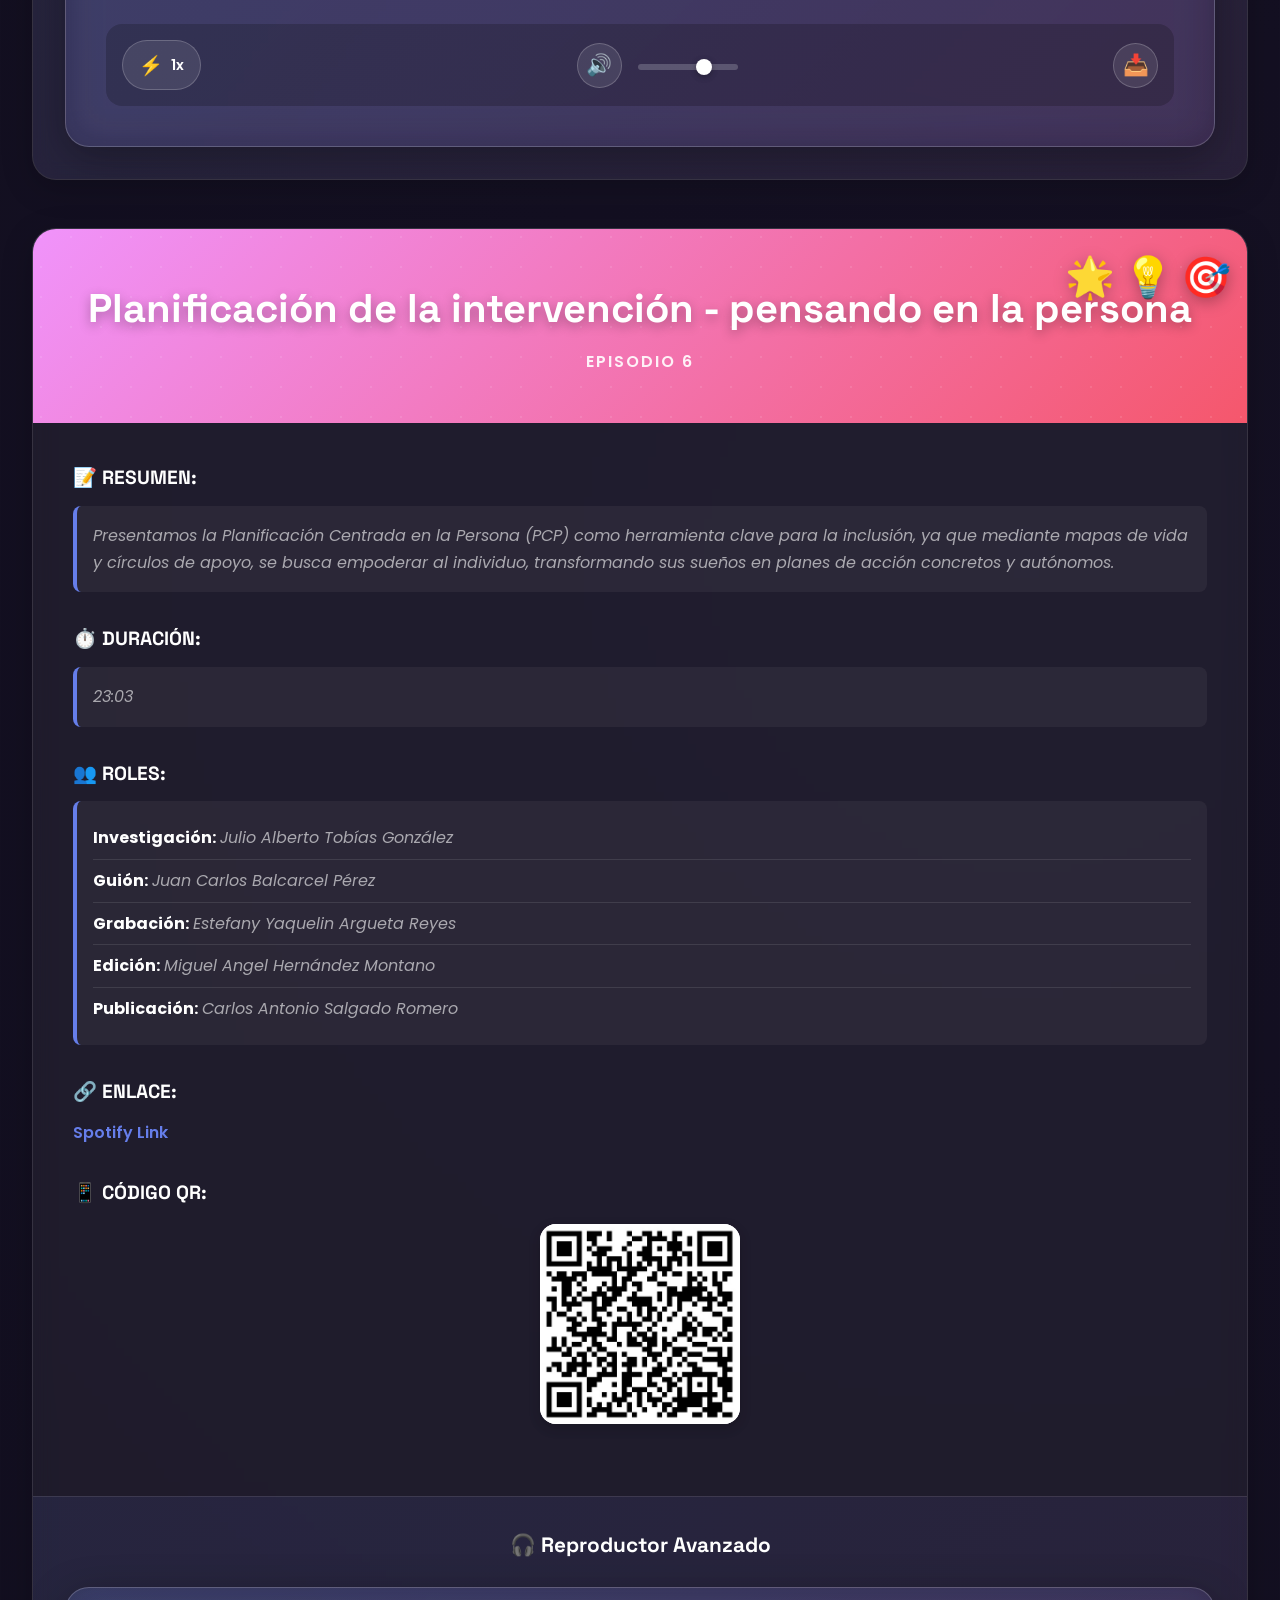
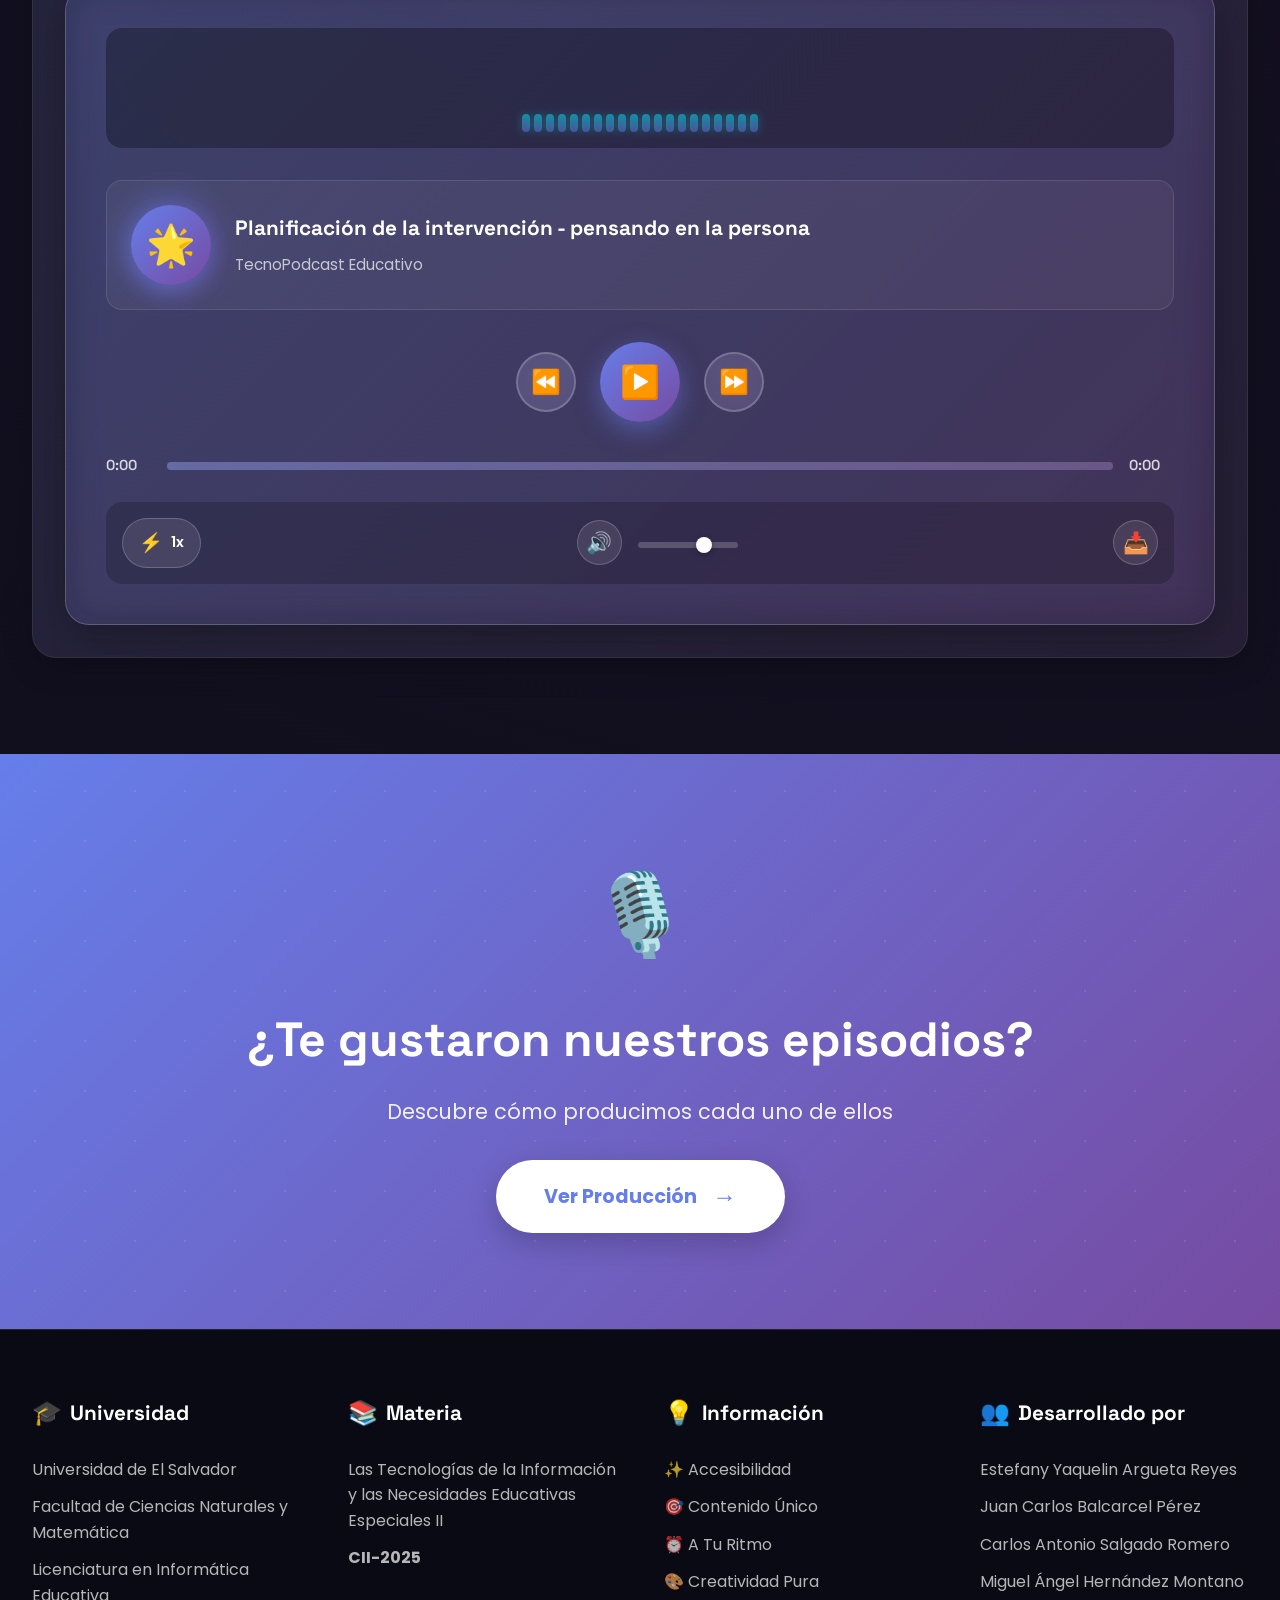
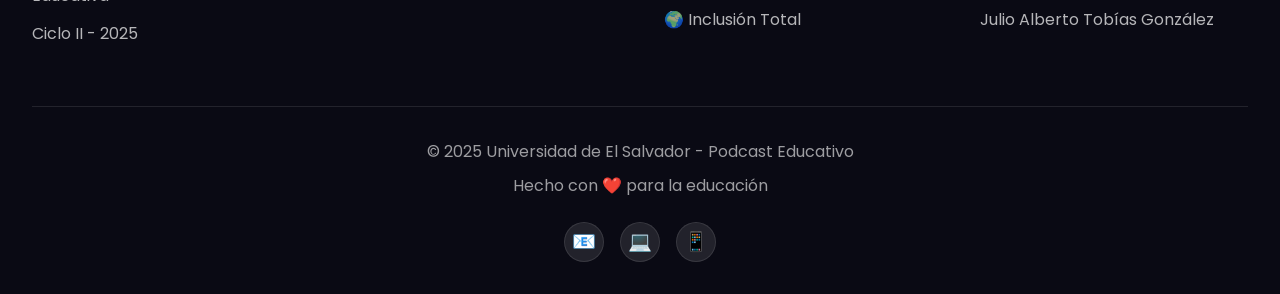
==== commit 1b7a1032: "Add files via upload" ====
--- a/episodios.html
+++ b/episodios.html
@@ -1595,5 +1595,4 @@
         console.log('🎧 Reproductores de audio avanzados inicializados correctamente');
     </script>
 </body>
-
-</html>
+</html>
